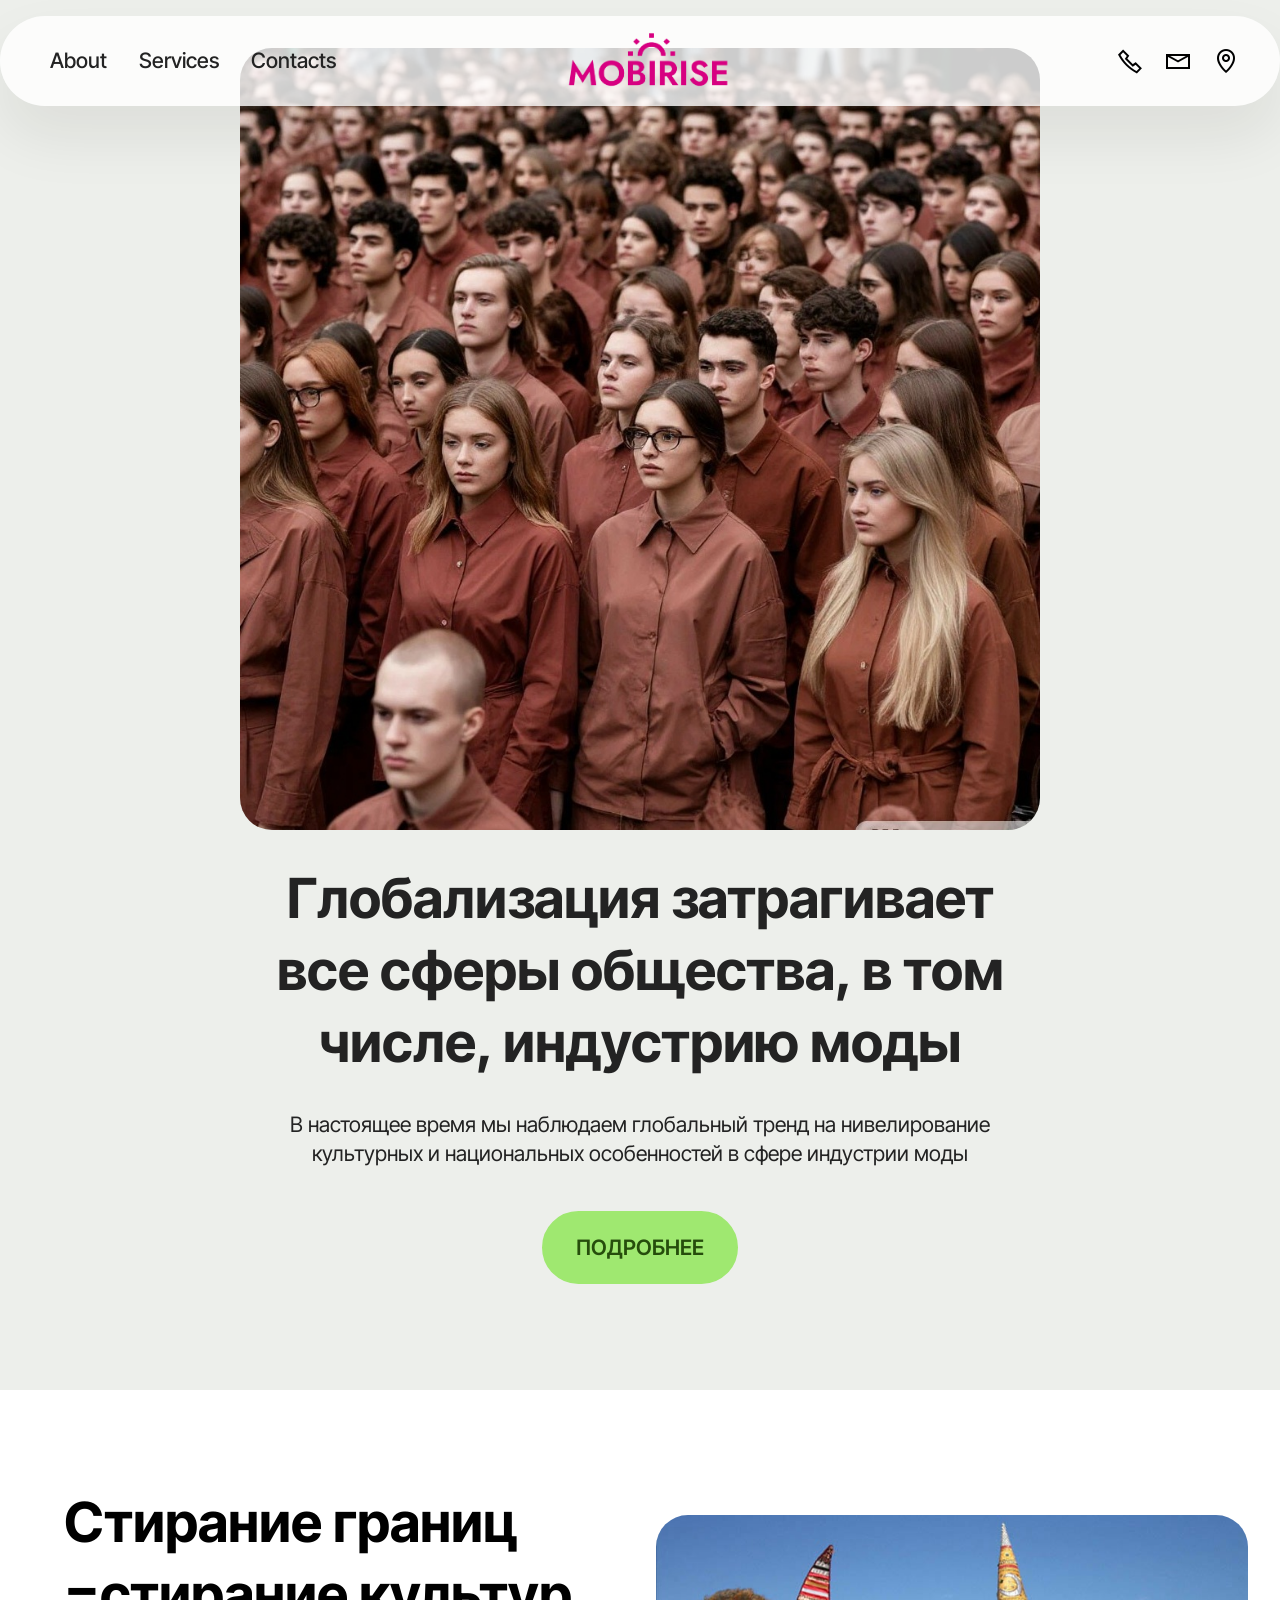
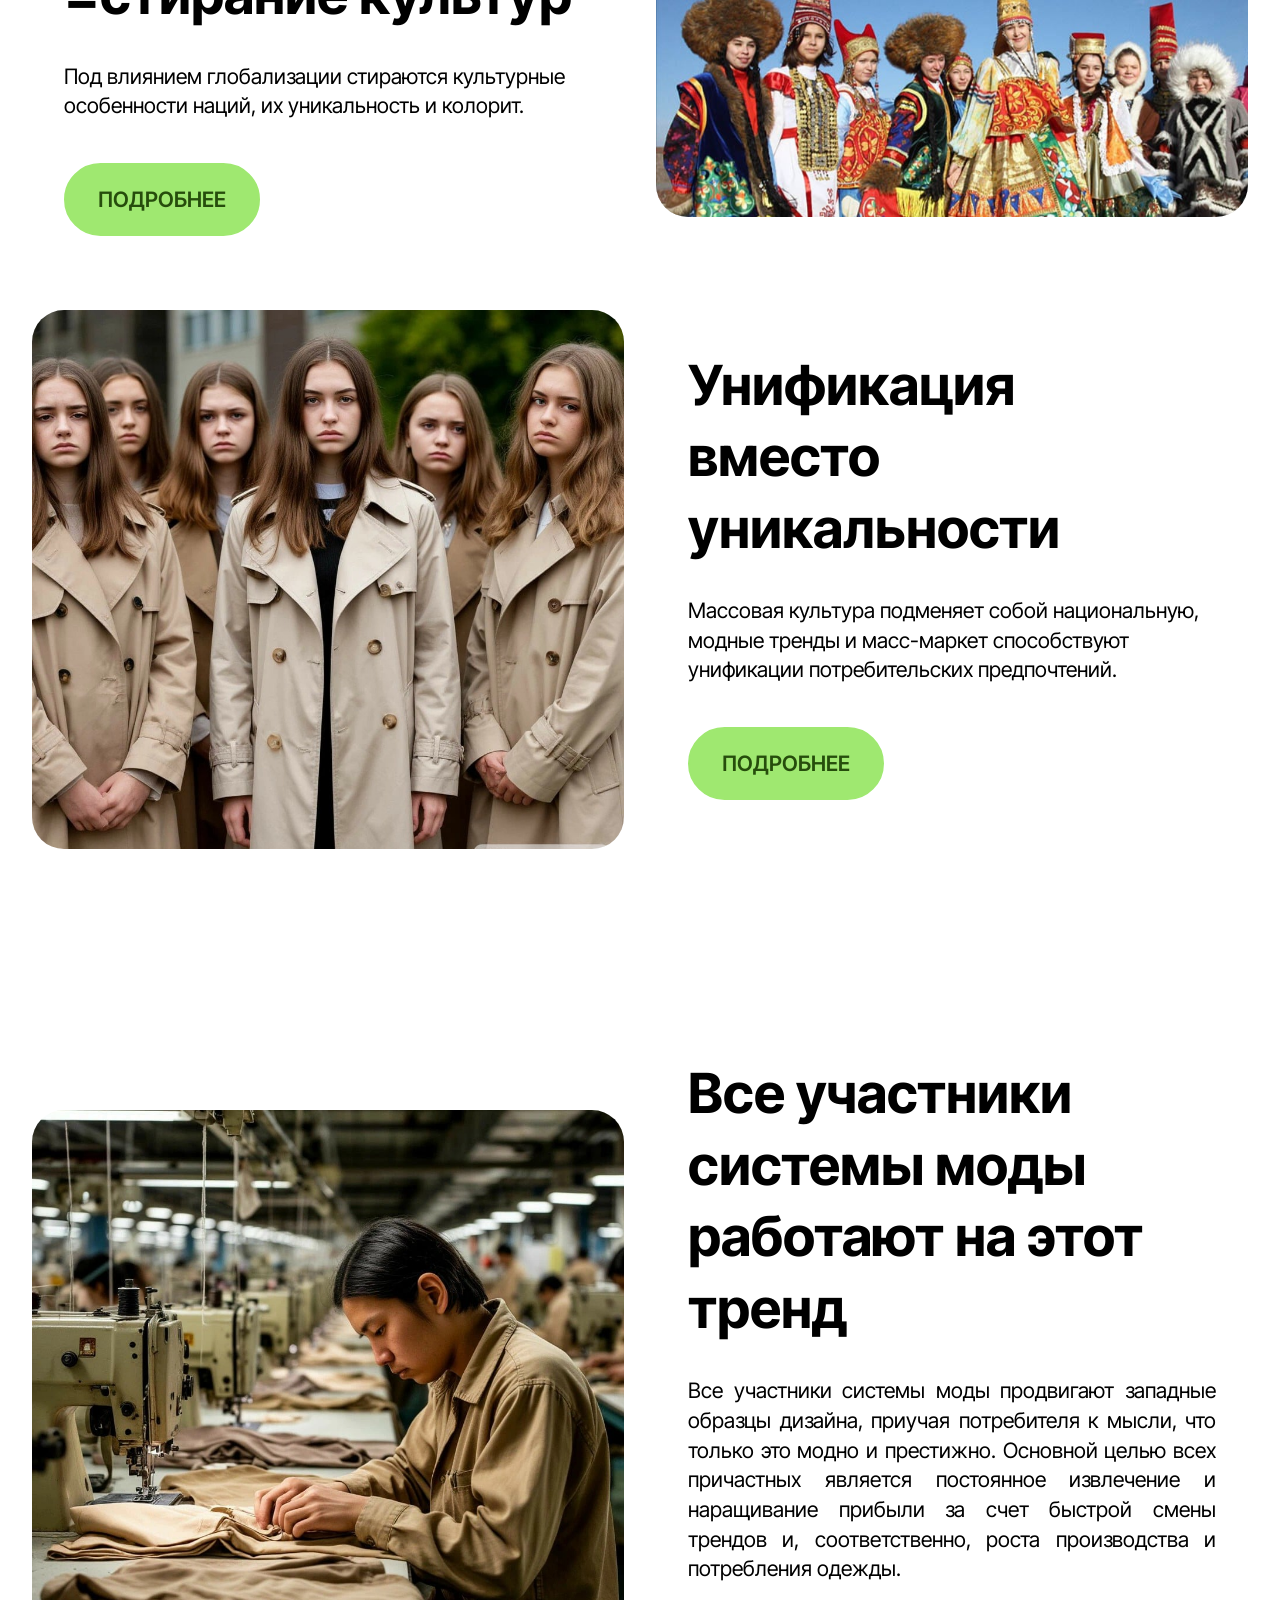
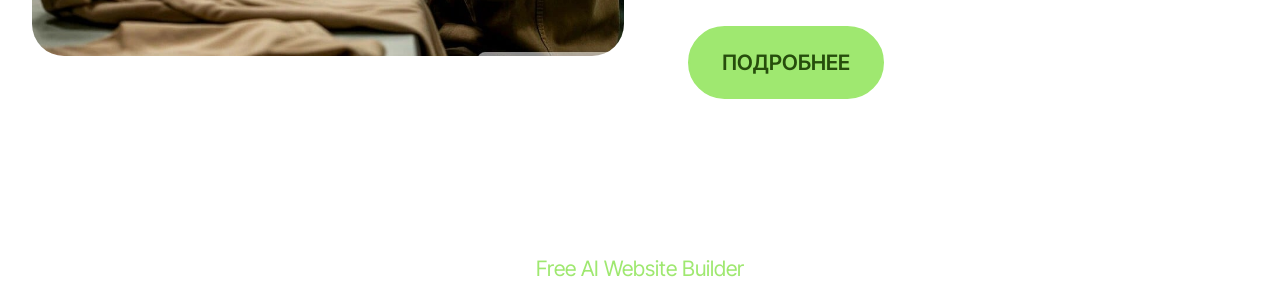
==== index.html @ 4da2e490 "Add files via upload" ====
<!DOCTYPE html>
<html  >
<head>
  <!-- Site made with Mobirise Website Builder v6.1.9, https://mobirise.com -->
  <meta charset="UTF-8">
  <meta http-equiv="X-UA-Compatible" content="IE=edge">
  <meta name="generator" content="Mobirise v6.1.9, mobirise.com">
  <meta name="viewport" content="width=device-width, initial-scale=1, minimum-scale=1">
  <link rel="shortcut icon" href="assets/images/logo2.png" type="image/x-icon">
  <meta name="description" content="">
  
  
  <title>Home</title>
  <link rel="stylesheet" href="assets/web/assets/mobirise-icons2/mobirise2.css">
  <link rel="stylesheet" href="assets/bootstrap/css/bootstrap.min.css">
  <link rel="stylesheet" href="assets/dropdown/css/style.css">
  <link rel="stylesheet" href="assets/theme/css/style.css">
  <link rel="preload" href="https://fonts.googleapis.com/css?family=Inter+Tight:100,200,300,400,500,600,700,800,900,100i,200i,300i,400i,500i,600i,700i,800i,900i&display=swap" as="style" onload="this.onload=null;this.rel='stylesheet'">
  <noscript><link rel="stylesheet" href="https://fonts.googleapis.com/css?family=Inter+Tight:100,200,300,400,500,600,700,800,900,100i,200i,300i,400i,500i,600i,700i,800i,900i&display=swap"></noscript>
  <link rel="preload" as="style" href="assets/mobirise/css/mbr-additional.css?v=bqwbyD"><link rel="stylesheet" href="assets/mobirise/css/mbr-additional.css?v=bqwbyD" type="text/css">

  
  
  
</head>
<body>
  
  <section data-bs-version="5.1" class="menu menu3 cid-v1hyZTSHYm" once="menu" id="menu03-0">
	

	<nav class="navbar navbar-dropdown navbar-fixed-top navbar-expand-lg">
		<div class="container">
			<div class="navbar-brand">
				<span class="navbar-logo">
					<a href="https://mobiri.se">
						<img src="assets/images/logo2.png" alt="Mobirise Website Builder" style="height: 4rem;">
					</a>
				</span>
				
			</div>
			<button class="navbar-toggler" type="button" data-toggle="collapse" data-bs-toggle="collapse" data-target="#navbarSupportedContent" data-bs-target="#navbarSupportedContent" aria-controls="navbarNavAltMarkup" aria-expanded="false" aria-label="Toggle navigation">
				<div class="hamburger">
					<span></span>
					<span></span>
					<span></span>
					<span></span>
				</div>
			</button>
			<div class="collapse navbar-collapse" id="navbarSupportedContent">
				<ul class="navbar-nav nav-dropdown nav-right" data-app-modern-menu="true"><li class="nav-item">
						<a class="nav-link link text-black display-4" href="https://mobiri.se">About</a>
					</li>
					<li class="nav-item">
						<a class="nav-link link text-black show display-4" href="https://mobiri.se" aria-expanded="false">Services</a>
					</li>
					<li class="nav-item">
						<a class="nav-link link text-black display-4" href="https://mobiri.se">Contacts</a>
					</li></ul>
				<div class="icons-menu">
					<a class="iconfont-wrapper" href="https://mobiri.se">
						<span class="p-2 mbr-iconfont mobi-mbri-phone mobi-mbri"></span>
					</a>
					<a class="iconfont-wrapper" href="https://mobiri.se">
						<span class="p-2 mbr-iconfont mobi-mbri-letter mobi-mbri"></span>
					</a>
					<a class="iconfont-wrapper" href="https://mobiri.se">
						<span class="p-2 mbr-iconfont mobi-mbri-map-pin mobi-mbri"></span>
					</a>
					
				</div>
				
			</div>
		</div>
	</nav>
</section>

<section data-bs-version="5.1" class="header12 cid-v1t1KTVj6i" id="header12-i">
  
  

  <div class="text-center container">
    <div class="row mb-4 justify-content-center">
      <div class="col-12 col-md-8">
        <img class="w-100" src="assets/images/generated-image-fbc206bfb6fc11f0bb1e92d2cb9c41e8.jpg" alt="Mobirise Website Builder">
      </div>
    </div>
    <div class="row justify-content-center">
      <div class="col-md-12 content-head">
        <h1 class="mbr-section-title mbr-fonts-style mb-4 display-2"><strong>Глобализация затрагивает все сферы общества, в том числе, индустрию моды</strong></h1>
        <p class="mbr-text mbr-fonts-style mb-4 display-7">В настоящее время мы наблюдаем глобальный тренд на нивелирование культурных и национальных особенностей в сфере индустрии моды</p>
        <div class="mbr-section-btn mt-4"><a class="btn btn-primary display-7" href="page.html">ПОДРОБНЕЕ</a></div>
      </div>
    </div>
  </div>
</section>

<section data-bs-version="5.1" class="features38 cid-v1hQ3nsf3K" id="features038-g">
    

    
    

    <div class="container">
        <div class="row justify-content-center">
            <div class="col-12 col-md-12 col-lg">
                <div class="text-wrapper align-left">
                    <h1 class="mbr-section-title mbr-fonts-style mb-4 display-2"><strong>Стирание границ</strong><br><strong>=стирание культур</strong></h1>
                    <p class="mbr-text align-left mbr-fonts-style mb-4 display-7">
                        Под влиянием глобализации стираются культурные особенности наций, их уникальность и колорит.</p>
                    <div class="mbr-section-btn align-left mt-3"><a class="btn btn-primary display-7" href="page.html">ПОДРОБНЕЕ</a></div>
                </div>
            </div>
            <div class="col-12 col-md-12 col-lg-6 image-wrapper">
                <img class="w-100" src="assets/images/img-20250917-144203-781x399.jpg" alt="Mobirise Website Builder">
            </div>
        </div>
        <div class="row row-reverse justify-content-center">

            <div class="col-12 col-md-12 col-lg">
                <div class="text-wrapper align-left">
                    <h1 class="mbr-section-title mbr-fonts-style mb-4 display-2"><strong>Унификация вместо уникальности</strong></h1>
                    <p class="mbr-text align-left mbr-fonts-style mb-4 display-7">Массовая культура подменяет собой национальную, модные тренды и масс-маркет способствуют унификации потребительских предпочтений.
                    </p>
                    <div class="mbr-section-btn align-left mt-3"><a class="btn btn-primary display-7" href="page.html">ПОДРОБНЕЕ</a></div>
                </div>
            </div>
            <div class="col-12 col-md-12 col-lg-6 image-wrapper">
                <img class="w-100" src="assets/images/generated-image-71543196b87811f0a8077644ca336b07-1024x1024.jpeg" alt="Mobirise Website Builder">
            </div>
        </div>
        
    </div>
</section>

<section data-bs-version="5.1" class="start article2 cid-v1hP7IGQwL" id="article02-f">
	

	
	

	<div class="container">
		<div class="row justify-content-center">
			<div class="col-12 col-md-12 col-lg-6 image-wrapper">
				<img class="w-100" src="assets/images/generated-image-8b942b4fb87911f0a92feeba09ae9e87-1024x1024.jpeg" alt="Mobirise Website Builder">
			</div>
			<div class="col-12 col-md-12 col-lg">
				<div class="text-wrapper align-left">
					<h1 class="mbr-section-title mbr-fonts-style mb-4 display-2"><strong>Все участники системы моды работают на этот тренд</strong></h1>
					<p class="mbr-text align-left mbr-fonts-style mb-4 display-7">Все участники системы моды продвигают западные образцы дизайна, приучая потребителя к мысли, что только это модно и престижно. Основной целью всех причастных является постоянное извлечение и наращивание прибыли за счет быстрой смены трендов и, соответственно, роста производства и потребления одежды.&nbsp;<br></p>
					<div class="mbr-section-btn align-left mt-3"><a class="btn btn-primary display-7" href="page.html">ПОДРОБНЕЕ</a></div>
				</div>
			</div>
		</div>
	</div>
</section><section class="display-7" style="padding: 0;align-items: center;justify-content: center;flex-wrap: wrap;    align-content: center;display: flex;position: relative;height: 4rem;"><a href="https://mobiri.se/" style="flex: 1 1;height: 4rem;position: absolute;width: 100%;z-index: 1;"><img alt="" style="height: 4rem;" src="[data-uri]"></a><p style="margin: 0;text-align: center;" class="display-7">&#8204;</p><a style="z-index:1" href="https://mobirise.com/builder/ai-website-builder.html">Free AI Website Builder</a></section><script src="assets/bootstrap/js/bootstrap.bundle.min.js"></script>  <script src="assets/smoothscroll/smooth-scroll.js"></script>  <script src="assets/ytplayer/index.js"></script>  <script src="assets/dropdown/js/navbar-dropdown.js"></script>  <script src="assets/theme/js/script.js"></script>  
  
  
</body>
</html>
---- assets/web/assets/mobirise-icons2/mobirise2.css ----
@font-face {
  font-family: 'Moririse2';
  font-display: swap;
  src:  url('mobirise2.eot?f2bix4');
  src:  url('mobirise2.eot?f2bix4#iefix') format('embedded-opentype'),
    url('mobirise2.woff2?f2bix4') format('woff2'),
    url('mobirise2.woff?f2bix4') format('woff'),
    url('mobirise2.ttf?f2bix4') format('truetype'),
    url('mobirise2.svg?f2bix4#mobirise2') format('svg');
  font-weight: normal;
  font-style: normal;
}

[class^="mobi-"], [class*=" mobi-"] {
  /* use !important to prevent issues with browser extensions that change fonts */
  font-family: 'Moririse2' !important;
  speak: none;
  font-style: normal;
  font-weight: normal;
  font-variant: normal;
  text-transform: none;
  line-height: 1;

  /* Better Font Rendering =========== */
  -webkit-font-smoothing: antialiased;
  -moz-osx-font-smoothing: grayscale;
}

.mobi-mbri-add-submenu:before {
  content: "\e900";
}
.mobi-mbri-alert:before {
  content: "\e901";
}
.mobi-mbri-align-center:before {
  content: "\e902";
}
.mobi-mbri-align-justify:before {
  content: "\e903";
}
.mobi-mbri-align-left:before {
  content: "\e904";
}
.mobi-mbri-align-right:before {
  content: "\e905";
}
.mobi-mbri-android:before {
  content: "\e906";
}
.mobi-mbri-apple:before {
  content: "\e907";
}
.mobi-mbri-arrow-down:before {
  content: "\e908";
}
.mobi-mbri-arrow-next:before {
  content: "\e909";
}
.mobi-mbri-arrow-prev:before {
  content: "\e90a";
}
.mobi-mbri-arrow-up:before {
  content: "\e90b";
}
.mobi-mbri-bold:before {
  content: "\e90c";
}
.mobi-mbri-bookmark:before {
  content: "\e90d";
}
.mobi-mbri-bootstrap:before {
  content: "\e90e";
}
.mobi-mbri-briefcase:before {
  content: "\e90f";
}
.mobi-mbri-browse:before {
  content: "\e910";
}
.mobi-mbri-bulleted-list:before {
  content: "\e911";
}
.mobi-mbri-calendar:before {
  content: "\e912";
}
.mobi-mbri-camera:before {
  content: "\e913";
}
.mobi-mbri-cart-add:before {
  content: "\e914";
}
.mobi-mbri-cart-full:before {
  content: "\e915";
}
.mobi-mbri-cash:before {
  content: "\e916";
}
.mobi-mbri-change-style:before {
  content: "\e917";
}
.mobi-mbri-chat:before {
  content: "\e918";
}
.mobi-mbri-clock:before {
  content: "\e919";
}
.mobi-mbri-close:before {
  content: "\e91a";
}
.mobi-mbri-cloud:before {
  content: "\e91b";
}
.mobi-mbri-code:before {
  content: "\e91c";
}
.mobi-mbri-contact-form:before {
  content: "\e91d";
}
.mobi-mbri-credit-card:before {
  content: "\e91e";
}
.mobi-mbri-cursor-click:before {
  content: "\e91f";
}
.mobi-mbri-cust-feedback:before {
  content: "\e920";
}
.mobi-mbri-database:before {
  content: "\e921";
}
.mobi-mbri-delivery:before {
  content: "\e922";
}
.mobi-mbri-desktop:before {
  content: "\e923";
}
.mobi-mbri-devices:before {
  content: "\e924";
}
.mobi-mbri-down:before {
  content: "\e925";
}
.mobi-mbri-download-2:before {
  content: "\e926";
}
.mobi-mbri-download:before {
  content: "\e927";
}
.mobi-mbri-drag-n-drop-2:before {
  content: "\e928";
}
.mobi-mbri-drag-n-drop:before {
  content: "\e929";
}
.mobi-mbri-edit-2:before {
  content: "\e92a";
}
.mobi-mbri-edit:before {
  content: "\e92b";
}
.mobi-mbri-error:before {
  content: "\e92c";
}
.mobi-mbri-extension:before {
  content: "\e92d";
}
.mobi-mbri-features:before {
  content: "\e92e";
}
.mobi-mbri-file:before {
  content: "\e92f";
}
.mobi-mbri-flag:before {
  content: "\e930";
}
.mobi-mbri-folder:before {
  content: "\e931";
}
.mobi-mbri-gift:before {
  content: "\e932";
}
.mobi-mbri-github:before {
  content: "\e933";
}
.mobi-mbri-globe-2:before {
  content: "\e934";
}
.mobi-mbri-globe:before {
  content: "\e935";
}
.mobi-mbri-growing-chart:before {
  content: "\e936";
}
.mobi-mbri-hearth:before {
  content: "\e937";
}
.mobi-mbri-help:before {
  content: "\e938";
}
.mobi-mbri-home:before {
  content: "\e939";
}
.mobi-mbri-hot-cup:before {
  content: "\e93a";
}
.mobi-mbri-idea:before {
  content: "\e93b";
}
.mobi-mbri-image-gallery:before {
  content: "\e93c";
}
.mobi-mbri-image-slider:before {
  content: "\e93d";
}
.mobi-mbri-info:before {
  content: "\e93e";
}
.mobi-mbri-italic:before {
  content: "\e93f";
}
.mobi-mbri-key:before {
  content: "\e940";
}
.mobi-mbri-laptop:before {
  content: "\e941";
}
.mobi-mbri-layers:before {
  content: "\e942";
}
.mobi-mbri-left-right:before {
  content: "\e943";
}
.mobi-mbri-left:before {
  content: "\e944";
}
.mobi-mbri-letter:before {
  content: "\e945";
}
.mobi-mbri-like:before {
  content: "\e946";
}
.mobi-mbri-link:before {
  content: "\e947";
}
.mobi-mbri-lock:before {
  content: "\e948";
}
.mobi-mbri-login:before {
  content: "\e949";
}
.mobi-mbri-logout:before {
  content: "\e94a";
}
.mobi-mbri-magic-stick:before {
  content: "\e94b";
}
.mobi-mbri-map-pin:before {
  content: "\e94c";
}
.mobi-mbri-menu:before {
  content: "\e94d";
}
.mobi-mbri-mobile-2:before {
  content: "\e94e";
}
.mobi-mbri-mobile-horizontal:before {
  content: "\e94f";
}
.mobi-mbri-mobile:before {
  content: "\e950";
}
.mobi-mbri-mobirise:before {
  content: "\e951";
}
.mobi-mbri-more-horizontal:before {
  content: "\e952";
}
.mobi-mbri-more-vertical:before {
  content: "\e953";
}
.mobi-mbri-music:before {
  content: "\e954";
}
.mobi-mbri-new-file:before {
  content: "\e955";
}
.mobi-mbri-numbered-list:before {
  content: "\e956";
}
.mobi-mbri-opened-folder:before {
  content: "\e957";
}
.mobi-mbri-pages:before {
  content: "\e958";
}
.mobi-mbri-paper-plane:before {
  content: "\e959";
}
.mobi-mbri-paperclip:before {
  content: "\e95a";
}
.mobi-mbri-phone:before {
  content: "\e95b";
}
.mobi-mbri-photo:before {
  content: "\e95c";
}
.mobi-mbri-photos:before {
  content: "\e95d";
}
.mobi-mbri-pin:before {
  content: "\e95e";
}
.mobi-mbri-play:before {
  content: "\e95f";
}
.mobi-mbri-plus:before {
  content: "\e960";
}
.mobi-mbri-preview:before {
  content: "\e961";
}
.mobi-mbri-print:before {
  content: "\e962";
}
.mobi-mbri-protect:before {
  content: "\e963";
}
.mobi-mbri-question:before {
  content: "\e964";
}
.mobi-mbri-quote-left:before {
  content: "\e965";
}
.mobi-mbri-quote-right:before {
  content: "\e966";
}
.mobi-mbri-redo:before {
  content: "\e967";
}
.mobi-mbri-refresh:before {
  content: "\e968";
}
.mobi-mbri-responsive-2:before {
  content: "\e969";
}
.mobi-mbri-responsive:before {
  content: "\e96a";
}
.mobi-mbri-right:before {
  content: "\e96b";
}
.mobi-mbri-rocket:before {
  content: "\e96c";
}
.mobi-mbri-sad-face:before {
  content: "\e96d";
}
.mobi-mbri-sale:before {
  content: "\e96e";
}
.mobi-mbri-save:before {
  content: "\e96f";
}
.mobi-mbri-search:before {
  content: "\e970";
}
.mobi-mbri-setting-2:before {
  content: "\e971";
}
.mobi-mbri-setting-3:before {
  content: "\e972";
}
.mobi-mbri-setting:before {
  content: "\e973";
}
.mobi-mbri-share:before {
  content: "\e974";
}
.mobi-mbri-shopping-bag:before {
  content: "\e975";
}
.mobi-mbri-shopping-basket:before {
  content: "\e976";
}
.mobi-mbri-shopping-cart:before {
  content: "\e977";
}
.mobi-mbri-sites:before {
  content: "\e978";
}
.mobi-mbri-smile-face:before {
  content: "\e979";
}
.mobi-mbri-speed:before {
  content: "\e97a";
}
.mobi-mbri-star:before {
  content: "\e97b";
}
.mobi-mbri-success:before {
  content: "\e97c";
}
.mobi-mbri-sun:before {
  content: "\e97d";
}
.mobi-mbri-sun2:before {
  content: "\e97e";
}
.mobi-mbri-tablet-vertical:before {
  content: "\e97f";
}
.mobi-mbri-tablet:before {
  content: "\e980";
}
.mobi-mbri-target:before {
  content: "\e981";
}
.mobi-mbri-timer:before {
  content: "\e982";
}
.mobi-mbri-to-ftp:before {
  content: "\e983";
}
.mobi-mbri-to-local-drive:before {
  content: "\e984";
}
.mobi-mbri-touch-swipe:before {
  content: "\e985";
}
.mobi-mbri-touch:before {
  content: "\e986";
}
.mobi-mbri-trash:before {
  content: "\e987";
}
.mobi-mbri-underline:before {
  content: "\e988";
}
.mobi-mbri-undo:before {
  content: "\e989";
}
.mobi-mbri-unlink:before {
  content: "\e98a";
}
.mobi-mbri-unlock:before {
  content: "\e98b";
}
.mobi-mbri-up-down:before {
  content: "\e98c";
}
.mobi-mbri-up:before {
  content: "\e98d";
}
.mobi-mbri-update:before {
  content: "\e98e";
}
.mobi-mbri-upload-2:before {
  content: "\e98f";
}
.mobi-mbri-upload:before {
  content: "\e990";
}
.mobi-mbri-user-2:before {
  content: "\e991";
}
.mobi-mbri-user:before {
  content: "\e992";
}
.mobi-mbri-users:before {
  content: "\e993";
}
.mobi-mbri-video-play:before {
  content: "\e994";
}
.mobi-mbri-video:before {
  content: "\e995";
}
.mobi-mbri-watch:before {
  content: "\e996";
}
.mobi-mbri-website-theme-2:before {
  content: "\e997";
}
.mobi-mbri-website-theme:before {
  content: "\e998";
}
.mobi-mbri-wifi:before {
  content: "\e999";
}
.mobi-mbri-windows:before {
  content: "\e99a";
}
.mobi-mbri-zoom-in:before {
  content: "\e99b";
}
.mobi-mbri-zoom-out:before {
  content: "\e99c";
}
---- assets/dropdown/css/style.css ----
.navbar-dropdown {
  left: 0;
  padding: 0;
  position: absolute;
  right: 0;
  top: 0;
  transition: all 0.45s ease;
  z-index: 1030;
  background: #282828; }
  .navbar-dropdown .navbar-logo {
    margin-right: 0.8rem;
    transition: margin 0.3s ease-in-out;
    vertical-align: middle; }
    .navbar-dropdown .navbar-logo img {
      height: 3.125rem;
      transition: all 0.3s ease-in-out; }
    .navbar-dropdown .navbar-logo.mbr-iconfont {
      font-size: 3.125rem;
      line-height: 3.125rem; }
  .navbar-dropdown .navbar-caption {
    font-weight: 700;
    white-space: normal;
    vertical-align: -4px;
    line-height: 3.125rem !important; }
    .navbar-dropdown .navbar-caption, .navbar-dropdown .navbar-caption:hover {
      color: inherit;
      text-decoration: none; }
  .navbar-dropdown .mbr-iconfont + .navbar-caption {
    vertical-align: -1px; }
  .navbar-dropdown.navbar-fixed-top {
    position: fixed; }
  .navbar-dropdown .navbar-brand span {
    vertical-align: -4px; }
  .navbar-dropdown.bg-color.transparent {
    background: none; }
  .navbar-dropdown.navbar-short .navbar-brand {
    padding: 0.625rem 0; }
    .navbar-dropdown.navbar-short .navbar-brand span {
      vertical-align: -1px; }
  .navbar-dropdown.navbar-short .navbar-caption {
    line-height: 2.375rem !important;
    vertical-align: -2px; }
  .navbar-dropdown.navbar-short .navbar-logo {
    margin-right: 0.5rem; }
    .navbar-dropdown.navbar-short .navbar-logo img {
      height: 2.375rem; }
    .navbar-dropdown.navbar-short .navbar-logo.mbr-iconfont {
      font-size: 2.375rem;
      line-height: 2.375rem; }
  .navbar-dropdown.navbar-short .mbr-table-cell {
    height: 3.625rem; }
  .navbar-dropdown .navbar-close {
    left: 0.6875rem;
    position: fixed;
    top: 0.75rem;
    z-index: 1000; }
  .navbar-dropdown .hamburger-icon {
    content: "";
    display: inline-block;
    vertical-align: middle;
    width: 16px;
    -webkit-box-shadow: 0 -6px 0 1px #282828,0 0 0 1px #282828,0 6px 0 1px #282828;
    -moz-box-shadow: 0 -6px 0 1px #282828,0 0 0 1px #282828,0 6px 0 1px #282828;
    box-shadow: 0 -6px 0 1px #282828,0 0 0 1px #282828,0 6px 0 1px #282828; }

.dropdown-menu .dropdown-toggle[data-toggle="dropdown-submenu"]::after {
  border-bottom: 0.35em solid transparent;
  border-left: 0.35em solid;
  border-right: 0;
  border-top: 0.35em solid transparent;
  margin-left: 0.3rem; }

.dropdown-menu .dropdown-item:focus {
  outline: 0; }

.nav-dropdown {
  font-size: 0.75rem;
  font-weight: 500;
  height: auto !important; }
  .nav-dropdown .nav-btn {
    padding-left: 1rem; }
  .nav-dropdown .link {
    margin: .667em 1.667em;
    font-weight: 500;
    padding: 0;
    transition: color .2s ease-in-out; }
    .nav-dropdown .link.dropdown-toggle {
      margin-right: 2.583em; }
      .nav-dropdown .link.dropdown-toggle::after {
        margin-left: .25rem;
        border-top: 0.35em solid;
        border-right: 0.35em solid transparent;
        border-left: 0.35em solid transparent;
        border-bottom: 0; }
      .nav-dropdown .link.dropdown-toggle[aria-expanded="true"] {
        margin: 0;
        padding: 0.667em 3.263em  0.667em 1.667em; }
  .nav-dropdown .link::after,
  .nav-dropdown .dropdown-item::after {
    color: inherit; }
  .nav-dropdown .btn {
    font-size: 0.75rem;
    font-weight: 700;
    letter-spacing: 0;
    margin-bottom: 0;
    padding-left: 1.25rem;
    padding-right: 1.25rem; }
  .nav-dropdown .dropdown-menu {
    border-radius: 0;
    border: 0;
    left: 0;
    margin: 0;
    padding-bottom: 1.25rem;
    padding-top: 1.25rem;
    position: relative; }
  .nav-dropdown .dropdown-submenu {
    margin-left: 0.125rem;
    top: 0; }
  .nav-dropdown .dropdown-item {
    font-weight: 500;
    line-height: 2;
    padding: 0.3846em 4.615em 0.3846em 1.5385em;
    position: relative;
    transition: color .2s ease-in-out, background-color .2s ease-in-out; }
    .nav-dropdown .dropdown-item::after {
      margin-top: -0.3077em;
      position: absolute;
      right: 1.1538em;
      top: 50%; }
    .nav-dropdown .dropdown-item:focus, .nav-dropdown .dropdown-item:hover {
      background: none; }

@media (max-width: 767px) {
  .nav-dropdown.navbar-toggleable-sm {
    bottom: 0;
    display: none;
    left: 0;
    overflow-x: hidden;
    position: fixed;
    top: 0;
    transform: translateX(-100%);
    -ms-transform: translateX(-100%);
    -webkit-transform: translateX(-100%);
    width: 18.75rem;
    z-index: 999; } }
.nav-dropdown.navbar-toggleable-xl {
  bottom: 0;
  display: none;
  left: 0;
  overflow-x: hidden;
  position: fixed;
  top: 0;
  transform: translateX(-100%);
  -ms-transform: translateX(-100%);
  -webkit-transform: translateX(-100%);
  width: 18.75rem;
  z-index: 999; }

.nav-dropdown-sm {
  display: block !important;
  overflow-x: hidden;
  overflow: auto;
  padding-top: 3.875rem; }
  .nav-dropdown-sm::after {
    content: "";
    display: block;
    height: 3rem;
    width: 100%; }
  .nav-dropdown-sm.collapse.in ~ .navbar-close {
    display: block !important; }
  .nav-dropdown-sm.collapsing, .nav-dropdown-sm.collapse.in {
    transform: translateX(0);
    -ms-transform: translateX(0);
    -webkit-transform: translateX(0);
    transition: all 0.25s ease-out;
    -webkit-transition: all 0.25s ease-out;
    background: #282828; }
  .nav-dropdown-sm.collapsing[aria-expanded="false"] {
    transform: translateX(-100%);
    -ms-transform: translateX(-100%);
    -webkit-transform: translateX(-100%); }
  .nav-dropdown-sm .nav-item {
    display: block;
    margin-left: 0 !important;
    padding-left: 0; }
  .nav-dropdown-sm .link,
  .nav-dropdown-sm .dropdown-item {
    border-top: 1px dotted rgba(255, 255, 255, 0.1);
    font-size: 0.8125rem;
    line-height: 1.6;
    margin: 0 !important;
    padding: 0.875rem 2.4rem 0.875rem 1.5625rem !important;
    position: relative;
    white-space: normal; }
    .nav-dropdown-sm .link:focus, .nav-dropdown-sm .link:hover,
    .nav-dropdown-sm .dropdown-item:focus,
    .nav-dropdown-sm .dropdown-item:hover {
      background: rgba(0, 0, 0, 0.2) !important;
      color: #c0a375; }
  .nav-dropdown-sm .nav-btn {
    position: relative;
    padding: 1.5625rem 1.5625rem 0 1.5625rem; }
    .nav-dropdown-sm .nav-btn::before {
      border-top: 1px dotted rgba(255, 255, 255, 0.1);
      content: "";
      left: 0;
      position: absolute;
      top: 0;
      width: 100%; }
    .nav-dropdown-sm .nav-btn + .nav-btn {
      padding-top: 0.625rem; }
      .nav-dropdown-sm .nav-btn + .nav-btn::before {
        display: none; }
  .nav-dropdown-sm .btn {
    padding: 0.625rem 0; }
  .nav-dropdown-sm .dropdown-toggle[data-toggle="dropdown-submenu"]::after {
    margin-left: .25rem;
    border-top: 0.35em solid;
    border-right: 0.35em solid transparent;
    border-left: 0.35em solid transparent;
    border-bottom: 0; }
  .nav-dropdown-sm .dropdown-toggle[data-toggle="dropdown-submenu"][aria-expanded="true"]::after {
    border-top: 0;
    border-right: 0.35em solid transparent;
    border-left: 0.35em solid transparent;
    border-bottom: 0.35em solid; }
  .nav-dropdown-sm .dropdown-menu {
    margin: 0;
    padding: 0;
    position: relative;
    top: 0;
    left: 0;
    width: 100%;
    border: 0;
    float: none;
    border-radius: 0;
    background: none; }
  .nav-dropdown-sm .dropdown-submenu {
    left: 100%;
    margin-left: 0.125rem;
    margin-top: -1.25rem;
    top: 0; }

.navbar-toggleable-sm .nav-dropdown .dropdown-menu {
  position: absolute; }

.navbar-toggleable-sm .nav-dropdown .dropdown-submenu {
  left: 100%;
  margin-left: 0.125rem;
  margin-top: -1.25rem;
  top: 0; }

.navbar-toggleable-sm.opened .nav-dropdown .dropdown-menu {
  position: relative; }

.navbar-toggleable-sm.opened .nav-dropdown .dropdown-submenu {
  left: 0;
  margin-left: 00rem;
  margin-top: 0rem;
  top: 0; }

.is-builder .nav-dropdown.collapsing {
  transition: none !important; }
---- assets/theme/css/style.css ----
@charset "UTF-8";
section {
  background-color: #ffffff;
}

body {
  font-style: normal;
  line-height: 1.5;
  font-weight: 400;
  color: #232323;
  position: relative;
}

button {
  background-color: transparent;
  border-color: transparent;
}

.embla__button,
.carousel-control {
  background-color: #edefea !important;
  opacity: 0.8 !important;
  color: #464845 !important;
  border-color: #edefea !important;
}

.carousel .close,
.modalWindow .close {
  background-color: #edefea !important;
  color: #464845 !important;
  border-color: #edefea !important;
  opacity: 0.8 !important;
}

.carousel .close:hover,
.modalWindow .close:hover {
  opacity: 1 !important;
}

.carousel-indicators li {
  background-color: #edefea !important;
  border: 2px solid #464845 !important;
}

.carousel-indicators li:hover,
.carousel-indicators li:active {
  opacity: 0.8 !important;
}

.embla__button:hover,
.carousel-control:hover {
  background-color: #edefea !important;
  opacity: 1 !important;
}

.modalWindow-video-container {
  height: 80%;
}

section,
.container,
.container-fluid {
  position: relative;
  word-wrap: break-word;
}

a.mbr-iconfont:hover {
  text-decoration: none;
}

.article .lead p,
.article .lead ul,
.article .lead ol,
.article .lead pre,
.article .lead blockquote {
  margin-bottom: 0;
}

a {
  font-style: normal;
  font-weight: 400;
  cursor: pointer;
}
a, a:hover {
  text-decoration: none;
}

.mbr-section-title {
  font-style: normal;
  line-height: 1.3;
}

.mbr-section-subtitle {
  line-height: 1.3;
}

.mbr-text {
  font-style: normal;
  line-height: 1.7;
}

h1,
h2,
h3,
h4,
h5,
h6,
.display-1,
.display-2,
.display-4,
.display-5,
.display-7,
span,
p,
a {
  line-height: 1;
  word-break: break-word;
  word-wrap: break-word;
  font-weight: 400;
}

b,
strong {
  font-weight: bold;
}

input:-webkit-autofill, input:-webkit-autofill:hover, input:-webkit-autofill:focus, input:-webkit-autofill:active {
  transition-delay: 9999s;
  -webkit-transition-property: background-color, color;
  transition-property: background-color, color;
}

textarea[type=hidden] {
  display: none;
}

section {
  background-position: 50% 50%;
  background-repeat: no-repeat;
  background-size: cover;
}
section .mbr-background-video,
section .mbr-background-video-preview {
  position: absolute;
  bottom: 0;
  left: 0;
  right: 0;
  top: 0;
}

.hidden {
  visibility: hidden;
}

.mbr-z-index20 {
  z-index: 20;
}

/*! Base colors */
.mbr-white {
  color: #ffffff;
}

.mbr-black {
  color: #111111;
}

.mbr-bg-white {
  background-color: #ffffff;
}

.mbr-bg-black {
  background-color: #000000;
}

/*! Text-aligns */
.align-left {
  text-align: left;
}

.align-center {
  text-align: center;
}

.align-right {
  text-align: right;
}

/*! Font-weight  */
.mbr-light {
  font-weight: 300;
}

.mbr-regular {
  font-weight: 400;
}

.mbr-semibold {
  font-weight: 500;
}

.mbr-bold {
  font-weight: 700;
}

/*! Media  */
.media-content {
  flex-basis: 100%;
}

.media-container-row {
  display: flex;
  flex-direction: row;
  flex-wrap: wrap;
  justify-content: center;
  align-content: center;
  align-items: start;
}
.media-container-row .media-size-item {
  width: 400px;
}

.media-container-column {
  display: flex;
  flex-direction: column;
  flex-wrap: wrap;
  justify-content: center;
  align-content: center;
  align-items: stretch;
}
.media-container-column > * {
  width: 100%;
}

@media (min-width: 992px) {
  .media-container-row {
    flex-wrap: nowrap;
  }
}
figure {
  margin-bottom: 0;
  overflow: hidden;
}

figure[mbr-media-size] {
  transition: width 0.1s;
}

img,
iframe {
  display: block;
  width: 100%;
}

.card {
  background-color: transparent;
  border: none;
}

.card-box {
  width: 100%;
}

.card-img {
  text-align: center;
  flex-shrink: 0;
  -webkit-flex-shrink: 0;
}

.media {
  max-width: 100%;
  margin: 0 auto;
}

.mbr-figure {
  align-self: center;
}

.media-container > div {
  max-width: 100%;
}

.mbr-figure img,
.card-img img {
  width: 100%;
}

@media (max-width: 991px) {
  .media-size-item {
    width: auto !important;
  }
  .media {
    width: auto;
  }
  .mbr-figure {
    width: 100% !important;
  }
}
/*! Buttons */
.mbr-section-btn {
  margin-left: -0.6rem;
  margin-right: -0.6rem;
  font-size: 0;
}

.btn {
  font-weight: 600;
  border-width: 1px;
  font-style: normal;
  margin: 0.6rem 0.6rem;
  white-space: normal;
  transition: all 0.2s ease-in-out;
  display: inline-flex;
  align-items: center;
  justify-content: center;
  word-break: break-word;
}

.btn-sm {
  font-weight: 600;
  letter-spacing: 0px;
  transition: all 0.3s ease-in-out;
}

.btn-md {
  font-weight: 600;
  letter-spacing: 0px;
  transition: all 0.3s ease-in-out;
}

.btn-lg {
  font-weight: 600;
  letter-spacing: 0px;
  transition: all 0.3s ease-in-out;
}

.btn-form {
  margin: 0;
}
.btn-form:hover {
  cursor: pointer;
}

nav .mbr-section-btn {
  margin-left: 0rem;
  margin-right: 0rem;
}

/*! Btn icon margin */
.btn .mbr-iconfont,
.btn.btn-sm .mbr-iconfont {
  order: 1;
  cursor: pointer;
  margin-left: 0.5rem;
  vertical-align: sub;
}

.btn.btn-md .mbr-iconfont,
.btn.btn-md .mbr-iconfont {
  margin-left: 0.8rem;
}

.mbr-regular {
  font-weight: 400;
}

.mbr-semibold {
  font-weight: 500;
}

.mbr-bold {
  font-weight: 700;
}

[type=submit] {
  -webkit-appearance: none;
}

/*! Full-screen */
.mbr-fullscreen .mbr-overlay {
  min-height: 100vh;
}

.mbr-fullscreen {
  display: flex;
  display: -moz-flex;
  display: -ms-flex;
  display: -o-flex;
  align-items: center;
  min-height: 100vh;
  padding-top: 3rem;
  padding-bottom: 3rem;
}

/*! Map */
.map {
  height: 25rem;
  position: relative;
}
.map iframe {
  width: 100%;
  height: 100%;
}

/*! Scroll to top arrow */
.mbr-arrow-up {
  bottom: 25px;
  right: 90px;
  position: fixed;
  text-align: right;
  z-index: 5000;
  color: #ffffff;
  font-size: 22px;
}

.mbr-arrow-up a {
  background: rgba(0, 0, 0, 0.2);
  border-radius: 50%;
  color: #fff;
  display: inline-block;
  height: 60px;
  width: 60px;
  border: 2px solid #fff;
  outline-style: none !important;
  position: relative;
  text-decoration: none;
  transition: all 0.3s ease-in-out;
  cursor: pointer;
  text-align: center;
}
.mbr-arrow-up a:hover {
  background-color: rgba(0, 0, 0, 0.4);
}
.mbr-arrow-up a i {
  line-height: 60px;
}

.mbr-arrow-up-icon {
  display: block;
  color: #fff;
}

.mbr-arrow-up-icon::before {
  content: "›";
  display: inline-block;
  font-family: serif;
  font-size: 22px;
  line-height: 1;
  font-style: normal;
  position: relative;
  top: 6px;
  left: -4px;
  transform: rotate(-90deg);
}

/*! Arrow Down */
.mbr-arrow {
  position: absolute;
  bottom: 45px;
  left: 50%;
  width: 60px;
  height: 60px;
  cursor: pointer;
  background-color: rgba(80, 80, 80, 0.5);
  border-radius: 50%;
  transform: translateX(-50%);
}
@media (max-width: 767px) {
  .mbr-arrow {
    display: none;
  }
}
.mbr-arrow > a {
  display: inline-block;
  text-decoration: none;
  outline-style: none;
  animation: arrowdown 1.7s ease-in-out infinite;
  color: #ffffff;
}
.mbr-arrow > a > i {
  position: absolute;
  top: -2px;
  left: 15px;
  font-size: 2rem;
}

#scrollToTop a i::before {
  content: "";
  position: absolute;
  display: block;
  border-bottom: 2.5px solid #fff;
  border-left: 2.5px solid #fff;
  width: 27.8%;
  height: 27.8%;
  left: 50%;
  top: 51%;
  transform: translateY(-30%) translateX(-50%) rotate(135deg);
}

@keyframes arrowdown {
  0% {
    transform: translateY(0px);
  }
  50% {
    transform: translateY(-5px);
  }
  100% {
    transform: translateY(0px);
  }
}
@media (max-width: 500px) {
  .mbr-arrow-up {
    left: 0;
    right: 0;
    text-align: center;
  }
}
/*Gradients animation*/
@keyframes gradient-animation {
  from {
    background-position: 0% 100%;
    animation-timing-function: ease-in-out;
  }
  to {
    background-position: 100% 0%;
    animation-timing-function: ease-in-out;
  }
}
.bg-gradient {
  background-size: 200% 200%;
  animation: gradient-animation 5s infinite alternate;
  -webkit-animation: gradient-animation 5s infinite alternate;
}

.menu .navbar-brand {
  display: -webkit-flex;
}
.menu .navbar-brand span {
  display: flex;
  display: -webkit-flex;
}
.menu .navbar-brand .navbar-caption-wrap {
  display: -webkit-flex;
}
.menu .navbar-brand .navbar-logo img {
  display: -webkit-flex;
  width: auto;
}
@media (min-width: 768px) and (max-width: 991px) {
  .menu .navbar-toggleable-sm .navbar-nav {
    display: -ms-flexbox;
  }
}
@media (max-width: 991px) {
  .menu .navbar-collapse {
    max-height: 93.5vh;
  }
  .menu .navbar-collapse.show {
    overflow: auto;
  }
}
@media (min-width: 992px) {
  .menu .navbar-nav.nav-dropdown {
    display: -webkit-flex;
  }
  .menu .navbar-toggleable-sm .navbar-collapse {
    display: -webkit-flex !important;
  }
  .menu .collapsed .navbar-collapse {
    max-height: 93.5vh;
  }
  .menu .collapsed .navbar-collapse.show {
    overflow: auto;
  }
}
@media (max-width: 767px) {
  .menu .navbar-collapse {
    max-height: 80vh;
  }
}

.nav-link .mbr-iconfont {
  margin-right: 0.5rem;
}

.navbar {
  display: -webkit-flex;
  -webkit-flex-wrap: wrap;
  -webkit-align-items: center;
  -webkit-justify-content: space-between;
}

.navbar-collapse {
  -webkit-flex-basis: 100%;
  -webkit-flex-grow: 1;
  -webkit-align-items: center;
}

.nav-dropdown .link {
  padding: 0.667em 1.667em !important;
  margin: 0 !important;
}

.nav {
  display: -webkit-flex;
  -webkit-flex-wrap: wrap;
}

.row {
  display: -webkit-flex;
  -webkit-flex-wrap: wrap;
}

.justify-content-center {
  -webkit-justify-content: center;
}

.form-inline {
  display: -webkit-flex;
}

.card-wrapper {
  -webkit-flex: 1;
}

.carousel-control {
  z-index: 10;
  display: -webkit-flex;
}

.carousel-controls {
  display: -webkit-flex;
}

.media {
  display: -webkit-flex;
}

.form-group:focus {
  outline: none;
}

.jq-selectbox__select {
  padding: 7px 0;
  position: relative;
}

.jq-selectbox__dropdown {
  overflow: hidden;
  border-radius: 10px;
  position: absolute;
  top: 100%;
  left: 0 !important;
  width: 100% !important;
}

.jq-selectbox__trigger-arrow {
  right: 0;
  transform: translateY(-50%);
}

.jq-selectbox li {
  padding: 1.07em 0.5em;
}

input[type=range] {
  padding-left: 0 !important;
  padding-right: 0 !important;
}

.modal-dialog,
.modal-content {
  height: 100%;
}

.modal-dialog .carousel-inner {
  height: calc(100vh - 1.75rem);
}
@media (max-width: 575px) {
  .modal-dialog .carousel-inner {
    height: calc(100vh - 1rem);
  }
}

.carousel-item {
  text-align: center;
}

.carousel-item img {
  margin: auto;
}

.navbar-toggler {
  align-self: flex-start;
  padding: 0.25rem 0.75rem;
  font-size: 1.25rem;
  line-height: 1;
  background: transparent;
  border: 1px solid transparent;
  border-radius: 0.25rem;
}

.navbar-toggler:focus,
.navbar-toggler:hover {
  text-decoration: none;
  box-shadow: none;
}

.navbar-toggler-icon {
  display: inline-block;
  width: 1.5em;
  height: 1.5em;
  vertical-align: middle;
  content: "";
  background: no-repeat center center;
  background-size: 100% 100%;
}

.navbar-toggler-left {
  position: absolute;
  left: 1rem;
}

.navbar-toggler-right {
  position: absolute;
  right: 1rem;
}

.card-img {
  width: auto;
}

.menu .navbar.collapsed:not(.beta-menu) {
  flex-direction: column;
}

.carousel-item.active,
.carousel-item-next,
.carousel-item-prev {
  display: flex;
}

.note-air-layout .dropup .dropdown-menu,
.note-air-layout .navbar-fixed-bottom .dropdown .dropdown-menu {
  bottom: initial !important;
}

html,
body {
  height: auto;
  min-height: 100vh;
}

.dropup .dropdown-toggle::after {
  display: none;
}

.form-asterisk {
  font-family: initial;
  position: absolute;
  top: -2px;
  font-weight: normal;
}

.form-control-label {
  position: relative;
  cursor: pointer;
  margin-bottom: 0.357em;
  padding: 0;
}

.alert {
  color: #ffffff;
  border-radius: 0;
  border: 0;
  font-size: 1.1rem;
  line-height: 1.5;
  margin-bottom: 1.875rem;
  padding: 1.25rem;
  position: relative;
  text-align: center;
}
.alert.alert-form::after {
  background-color: inherit;
  bottom: -7px;
  content: "";
  display: block;
  height: 14px;
  left: 50%;
  margin-left: -7px;
  position: absolute;
  transform: rotate(45deg);
  width: 14px;
}

.form-control {
  background-color: #ffffff;
  background-clip: border-box;
  color: #232323;
  line-height: 1rem !important;
  height: auto;
  padding: 1.2rem 2rem;
  transition: border-color 0.25s ease 0s;
  border: 1px solid transparent !important;
  border-radius: 4px;
  box-shadow: rgba(0, 0, 0, 0.07) 0px 1px 1px 0px, rgba(0, 0, 0, 0.07) 0px 1px 3px 0px, rgba(0, 0, 0, 0.03) 0px 0px 0px 1px;
}
.form-active .form-control:invalid {
  border-color: red;
}

.row > * {
  padding-right: 1rem;
  padding-left: 1rem;
}

form .row {
  margin-left: -0.6rem;
  margin-right: -0.6rem;
}
form .row [class*=col] {
  padding-left: 0.6rem;
  padding-right: 0.6rem;
}

form .mbr-section-btn {
  padding-left: 0.6rem;
  padding-right: 0.6rem;
}

form .form-check-input {
  margin-top: 0.5;
}

textarea.form-control {
  line-height: 1.5rem !important;
}

.form-group {
  margin-bottom: 1.2rem;
}

.form-control,
form .btn {
  min-height: 48px;
}

.gdpr-block label span.textGDPR input[name=gdpr] {
  top: 7px;
}

.form-control:focus {
  box-shadow: none;
}

:focus {
  outline: none;
}

.mbr-overlay {
  background-color: #000;
  bottom: 0;
  left: 0;
  opacity: 0.5;
  position: absolute;
  right: 0;
  top: 0;
  z-index: 0;
  pointer-events: none;
}

blockquote {
  font-style: italic;
  padding: 3rem;
  font-size: 1.09rem;
  position: relative;
  border-left: 3px solid;
}

ul,
ol,
pre,
blockquote {
  margin-bottom: 2.3125rem;
}

.mt-4 {
  margin-top: 2rem !important;
}

.mb-4 {
  margin-bottom: 2rem !important;
}

.container,
.container-fluid {
  padding-left: 16px;
  padding-right: 16px;
}

.row {
  margin-left: -16px;
  margin-right: -16px;
}
.row > [class*=col] {
  padding-left: 16px;
  padding-right: 16px;
}

@media (min-width: 992px) {
  .container-fluid {
    padding-left: 32px;
    padding-right: 32px;
  }
}
@media (max-width: 991px) {
  .mbr-container {
    padding-left: 16px;
    padding-right: 16px;
  }
}
.app-video-wrapper > img {
  opacity: 1;
}

.app-video-wrapper {
  background: transparent;
}

.item {
  position: relative;
}

.dropdown-menu .dropdown-menu {
  left: 100%;
}

.dropdown-item + .dropdown-menu {
  display: none;
}

.dropdown-item:hover + .dropdown-menu,
.dropdown-menu:hover {
  display: block;
}

@media (min-aspect-ratio: 16/9) {
  .mbr-video-foreground {
    height: 300% !important;
    top: -100% !important;
  }
}
@media (max-aspect-ratio: 16/9) {
  .mbr-video-foreground {
    width: 300% !important;
    left: -100% !important;
  }
}.engine {
	position: absolute;
	text-indent: -2400px;
	text-align: center;
	padding: 0;
	top: 0;
	left: -2400px;
}
---- assets/mobirise/css/mbr-additional.css ----
.btn {
  border-width: 2px;
}
img,
.card-wrap,
.card-wrapper,
.video-wrapper,
.mbr-figure iframe,
.google-map iframe,
.slide-content,
.plan,
.card,
.item-wrapper,
.item-wrapper .mbr-overlay {
  border-radius: 2rem !important;
}
.video-wrapper {
  overflow: hidden;
}
body {
  font-family: Inter Tight;
}
.display-1 {
  font-family: 'Inter Tight', sans-serif;
  font-size: 5rem;
  line-height: 1;
}
.display-1 > .mbr-iconfont {
  font-size: 6.25rem;
}
.display-2 {
  font-family: 'Inter Tight', sans-serif;
  font-size: 4rem;
  line-height: 1;
}
.display-2 > .mbr-iconfont {
  font-size: 5rem;
}
.display-4 {
  font-family: 'Inter Tight', sans-serif;
  font-size: 1.4rem;
  line-height: 1.5;
}
.display-4 > .mbr-iconfont {
  font-size: 1.75rem;
}
.display-5 {
  font-family: 'Inter Tight', sans-serif;
  font-size: 2rem;
  line-height: 1.5;
}
.display-5 > .mbr-iconfont {
  font-size: 2.5rem;
}
.display-7 {
  font-family: 'Inter Tight', sans-serif;
  font-size: 1.4rem;
  line-height: 1.3;
}
.display-7 > .mbr-iconfont {
  font-size: 1.75rem;
}
/* ---- Fluid typography for mobile devices ---- */
/* 1.4 - font scale ratio ( bootstrap == 1.42857 ) */
/* 100vw - current viewport width */
/* (48 - 20)  48 == 48rem == 768px, 20 == 20rem == 320px(minimal supported viewport) */
/* 0.65 - min scale variable, may vary */
@media (max-width: 992px) {
  .display-1 {
    font-size: 4rem;
  }
}
@media (max-width: 768px) {
  .display-1 {
    font-size: 3.5rem;
    font-size: calc( 2.4rem + (5 - 2.4) * ((100vw - 20rem) / (48 - 20)));
    line-height: calc( 1.1 * (2.4rem + (5 - 2.4) * ((100vw - 20rem) / (48 - 20))));
  }
  .display-2 {
    font-size: 3.2rem;
    font-size: calc( 2.05rem + (4 - 2.05) * ((100vw - 20rem) / (48 - 20)));
    line-height: calc( 1.3 * (2.05rem + (4 - 2.05) * ((100vw - 20rem) / (48 - 20))));
  }
  .display-4 {
    font-size: 1.12rem;
    font-size: calc( 1.14rem + (1.4 - 1.14) * ((100vw - 20rem) / (48 - 20)));
    line-height: calc( 1.4 * (1.14rem + (1.4 - 1.14) * ((100vw - 20rem) / (48 - 20))));
  }
  .display-5 {
    font-size: 1.6rem;
    font-size: calc( 1.35rem + (2 - 1.35) * ((100vw - 20rem) / (48 - 20)));
    line-height: calc( 1.4 * (1.35rem + (2 - 1.35) * ((100vw - 20rem) / (48 - 20))));
  }
  .display-7 {
    font-size: 1.12rem;
    font-size: calc( 1.14rem + (1.4 - 1.14) * ((100vw - 20rem) / (48 - 20)));
    line-height: calc( 1.4 * (1.14rem + (1.4 - 1.14) * ((100vw - 20rem) / (48 - 20))));
  }
}
@media (min-width: 992px) and (max-width: 1400px) {
  .display-1 {
    font-size: 3.5rem;
    font-size: calc( 2.4rem + (5 - 2.4) * ((100vw - 62rem) / (87 - 62)));
    line-height: calc( 1.1 * (2.4rem + (5 - 2.4) * ((100vw - 62rem) / (87 - 62))));
  }
  .display-2 {
    font-size: 3.2rem;
    font-size: calc( 2.05rem + (4 - 2.05) * ((100vw - 62rem) / (87 - 62)));
    line-height: calc( 1.3 * (2.05rem + (4 - 2.05) * ((100vw - 62rem) / (87 - 62))));
  }
  .display-4 {
    font-size: 1.12rem;
    font-size: calc( 1.14rem + (1.4 - 1.14) * ((100vw - 62rem) / (87 - 62)));
    line-height: calc( 1.4 * (1.14rem + (1.4 - 1.14) * ((100vw - 62rem) / (87 - 62))));
  }
  .display-5 {
    font-size: 1.6rem;
    font-size: calc( 1.35rem + (2 - 1.35) * ((100vw - 62rem) / (87 - 62)));
    line-height: calc( 1.4 * (1.35rem + (2 - 1.35) * ((100vw - 62rem) / (87 - 62))));
  }
  .display-7 {
    font-size: 1.12rem;
    font-size: calc( 1.14rem + (1.4 - 1.14) * ((100vw - 62rem) / (87 - 62)));
    line-height: calc( 1.4 * (1.14rem + (1.4 - 1.14) * ((100vw - 62rem) / (87 - 62))));
  }
}
/* Buttons */
.btn {
  padding: 1.25rem 2rem;
  border-radius: 4px;
}
@media (max-width: 767px) {
  .btn {
    padding: 0.75rem 1.5rem;
  }
}
.btn-sm {
  padding: 0.6rem 1.2rem;
  border-radius: 4px;
}
.btn-md {
  padding: 0.6rem 1.2rem;
  border-radius: 4px;
}
.btn-lg {
  padding: 1.25rem 2rem;
  border-radius: 4px;
}
.bg-primary {
  background-color: #9fe870 !important;
}
.bg-success {
  background-color: #3a341c !important;
}
.bg-info {
  background-color: #320707 !important;
}
.bg-warning {
  background-color: #a0e2e1 !important;
}
.bg-danger {
  background-color: #ffea64 !important;
}
.btn-primary,
.btn-primary:active {
  background-color: #9fe870 !important;
  border-color: #9fe870 !important;
  color: #264d0c !important;
  box-shadow: none;
}
.btn-primary:hover,
.btn-primary:focus,
.btn-primary.focus,
.btn-primary.active {
  color: inherit;
  background-color: #bcef9c !important;
  border-color: #bcef9c !important;
  box-shadow: none;
}
.btn-primary.disabled,
.btn-primary:disabled {
  color: #264d0c !important;
  background-color: #bcef9c !important;
  border-color: #bcef9c !important;
}
.btn-secondary,
.btn-secondary:active {
  background-color: #ffd7ef !important;
  border-color: #ffd7ef !important;
  color: #d70081 !important;
  box-shadow: none;
}
.btn-secondary:hover,
.btn-secondary:focus,
.btn-secondary.focus,
.btn-secondary.active {
  color: inherit;
  background-color: #ffffff !important;
  border-color: #ffffff !important;
  box-shadow: none;
}
.btn-secondary.disabled,
.btn-secondary:disabled {
  color: #d70081 !important;
  background-color: #ffffff !important;
  border-color: #ffffff !important;
}
.btn-info,
.btn-info:active {
  background-color: #320707 !important;
  border-color: #320707 !important;
  color: #ffffff !important;
  box-shadow: none;
}
.btn-info:hover,
.btn-info:focus,
.btn-info.focus,
.btn-info.active {
  color: inherit;
  background-color: #5f0d0d !important;
  border-color: #5f0d0d !important;
  box-shadow: none;
}
.btn-info.disabled,
.btn-info:disabled {
  color: #ffffff !important;
  background-color: #5f0d0d !important;
  border-color: #5f0d0d !important;
}
.btn-success,
.btn-success:active {
  background-color: #3a341c !important;
  border-color: #3a341c !important;
  color: #ffffff !important;
  box-shadow: none;
}
.btn-success:hover,
.btn-success:focus,
.btn-success.focus,
.btn-success.active {
  color: inherit;
  background-color: #5c532d !important;
  border-color: #5c532d !important;
  box-shadow: none;
}
.btn-success.disabled,
.btn-success:disabled {
  color: #ffffff !important;
  background-color: #5c532d !important;
  border-color: #5c532d !important;
}
.btn-warning,
.btn-warning:active {
  background-color: #a0e2e1 !important;
  border-color: #a0e2e1 !important;
  color: #1f6463 !important;
  box-shadow: none;
}
.btn-warning:hover,
.btn-warning:focus,
.btn-warning.focus,
.btn-warning.active {
  color: inherit;
  background-color: #c7eeed !important;
  border-color: #c7eeed !important;
  box-shadow: none;
}
.btn-warning.disabled,
.btn-warning:disabled {
  color: #1f6463 !important;
  background-color: #c7eeed !important;
  border-color: #c7eeed !important;
}
.btn-danger,
.btn-danger:active {
  background-color: #ffea64 !important;
  border-color: #ffea64 !important;
  color: #645600 !important;
  box-shadow: none;
}
.btn-danger:hover,
.btn-danger:focus,
.btn-danger.focus,
.btn-danger.active {
  color: inherit;
  background-color: #fff197 !important;
  border-color: #fff197 !important;
  box-shadow: none;
}
.btn-danger.disabled,
.btn-danger:disabled {
  color: #645600 !important;
  background-color: #fff197 !important;
  border-color: #fff197 !important;
}
.btn-white,
.btn-white:active {
  background-color: #eff0ec !important;
  border-color: #eff0ec !important;
  color: #757b62 !important;
  box-shadow: none;
}
.btn-white:hover,
.btn-white:focus,
.btn-white.focus,
.btn-white.active {
  color: inherit;
  background-color: #ffffff !important;
  border-color: #ffffff !important;
  box-shadow: none;
}
.btn-white.disabled,
.btn-white:disabled {
  color: #757b62 !important;
  background-color: #ffffff !important;
  border-color: #ffffff !important;
}
.btn-black,
.btn-black:active {
  background-color: #232323 !important;
  border-color: #232323 !important;
  color: #ffffff !important;
  box-shadow: none;
}
.btn-black:hover,
.btn-black:focus,
.btn-black.focus,
.btn-black.active {
  color: inherit;
  background-color: #3d3d3d !important;
  border-color: #3d3d3d !important;
  box-shadow: none;
}
.btn-black.disabled,
.btn-black:disabled {
  color: #ffffff !important;
  background-color: #3d3d3d !important;
  border-color: #3d3d3d !important;
}
.btn-primary-outline,
.btn-primary-outline:active {
  background-color: transparent !important;
  border-color: #9fe870;
  color: #9fe870;
}
.btn-primary-outline:hover,
.btn-primary-outline:focus,
.btn-primary-outline.focus,
.btn-primary-outline.active {
  color: #6ddc25 !important;
  background-color: transparent !important;
  border-color: #6ddc25 !important;
  box-shadow: none !important;
}
.btn-primary-outline.disabled,
.btn-primary-outline:disabled {
  color: #264d0c !important;
  background-color: #9fe870 !important;
  border-color: #9fe870 !important;
}
.btn-secondary-outline,
.btn-secondary-outline:active {
  background-color: transparent !important;
  border-color: #ffd7ef;
  color: #ffd7ef;
}
.btn-secondary-outline:hover,
.btn-secondary-outline:focus,
.btn-secondary-outline.focus,
.btn-secondary-outline.active {
  color: #ff80cc !important;
  background-color: transparent !important;
  border-color: #ff80cc !important;
  box-shadow: none !important;
}
.btn-secondary-outline.disabled,
.btn-secondary-outline:disabled {
  color: #d70081 !important;
  background-color: #ffd7ef !important;
  border-color: #ffd7ef !important;
}
.btn-info-outline,
.btn-info-outline:active {
  background-color: transparent !important;
  border-color: #320707;
  color: #320707;
}
.btn-info-outline:hover,
.btn-info-outline:focus,
.btn-info-outline.focus,
.btn-info-outline.active {
  color: #000000 !important;
  background-color: transparent !important;
  border-color: #000000 !important;
  box-shadow: none !important;
}
.btn-info-outline.disabled,
.btn-info-outline:disabled {
  color: #ffffff !important;
  background-color: #320707 !important;
  border-color: #320707 !important;
}
.btn-success-outline,
.btn-success-outline:active {
  background-color: transparent !important;
  border-color: #3a341c;
  color: #3a341c;
}
.btn-success-outline:hover,
.btn-success-outline:focus,
.btn-success-outline.focus,
.btn-success-outline.active {
  color: #000000 !important;
  background-color: transparent !important;
  border-color: #000000 !important;
  box-shadow: none !important;
}
.btn-success-outline.disabled,
.btn-success-outline:disabled {
  color: #ffffff !important;
  background-color: #3a341c !important;
  border-color: #3a341c !important;
}
.btn-warning-outline,
.btn-warning-outline:active {
  background-color: transparent !important;
  border-color: #a0e2e1;
  color: #a0e2e1;
}
.btn-warning-outline:hover,
.btn-warning-outline:focus,
.btn-warning-outline.focus,
.btn-warning-outline.active {
  color: #5ececc !important;
  background-color: transparent !important;
  border-color: #5ececc !important;
  box-shadow: none !important;
}
.btn-warning-outline.disabled,
.btn-warning-outline:disabled {
  color: #1f6463 !important;
  background-color: #a0e2e1 !important;
  border-color: #a0e2e1 !important;
}
.btn-danger-outline,
.btn-danger-outline:active {
  background-color: transparent !important;
  border-color: #ffea64;
  color: #ffea64;
}
.btn-danger-outline:hover,
.btn-danger-outline:focus,
.btn-danger-outline.focus,
.btn-danger-outline.active {
  color: #ffde0d !important;
  background-color: transparent !important;
  border-color: #ffde0d !important;
  box-shadow: none !important;
}
.btn-danger-outline.disabled,
.btn-danger-outline:disabled {
  color: #645600 !important;
  background-color: #ffea64 !important;
  border-color: #ffea64 !important;
}
.btn-black-outline,
.btn-black-outline:active {
  background-color: transparent !important;
  border-color: #232323;
  color: #232323;
}
.btn-black-outline:hover,
.btn-black-outline:focus,
.btn-black-outline.focus,
.btn-black-outline.active {
  color: #000000 !important;
  background-color: transparent !important;
  border-color: #000000 !important;
  box-shadow: none !important;
}
.btn-black-outline.disabled,
.btn-black-outline:disabled {
  color: #ffffff !important;
  background-color: #232323 !important;
  border-color: #232323 !important;
}
.btn-white-outline,
.btn-white-outline:active {
  background-color: transparent !important;
  border-color: #fafafa;
  color: #fafafa;
}
.btn-white-outline:hover,
.btn-white-outline:focus,
.btn-white-outline.focus,
.btn-white-outline.active {
  color: #cfcfcf !important;
  background-color: transparent !important;
  border-color: #cfcfcf !important;
  box-shadow: none !important;
}
.btn-white-outline.disabled,
.btn-white-outline:disabled {
  color: #7a7a7a !important;
  background-color: #fafafa !important;
  border-color: #fafafa !important;
}
.text-primary {
  color: #9fe870 !important;
}
.text-secondary {
  color: #ffd7ef !important;
}
.text-success {
  color: #3a341c !important;
}
.text-info {
  color: #320707 !important;
}
.text-warning {
  color: #a0e2e1 !important;
}
.text-danger {
  color: #ffea64 !important;
}
.text-white {
  color: #fafafa !important;
}
.text-black {
  color: #232323 !important;
}
a.text-primary:hover,
a.text-primary:focus,
a.text-primary.active {
  color: #66d022 !important;
}
a.text-secondary:hover,
a.text-secondary:focus,
a.text-secondary.active {
  color: #ff71c6 !important;
}
a.text-success:hover,
a.text-success:focus,
a.text-success.active {
  color: #000000 !important;
}
a.text-info:hover,
a.text-info:focus,
a.text-info.active {
  color: #000000 !important;
}
a.text-warning:hover,
a.text-warning:focus,
a.text-warning.active {
  color: #52cac8 !important;
}
a.text-danger:hover,
a.text-danger:focus,
a.text-danger.active {
  color: #fddb00 !important;
}
a.text-white:hover,
a.text-white:focus,
a.text-white.active {
  color: #c7c7c7 !important;
}
a.text-black:hover,
a.text-black:focus,
a.text-black.active {
  color: #000000 !important;
}
a[class*="text-"]:not(.nav-link):not(.dropdown-item):not([role]):not(.navbar-caption) {
  position: relative;
  background-image: transparent;
  background-size: 10000px 2px;
  background-repeat: no-repeat;
  background-position: 0px 1.2em;
  background-position: -10000px 1.2em;
}
a[class*="text-"]:not(.nav-link):not(.dropdown-item):not([role]):not(.navbar-caption):hover {
  transition: background-position 2s ease-in-out;
  background-image: linear-gradient(currentColor 50%, currentColor 50%);
  background-position: 0px 1.2em;
}
.nav-tabs .nav-link.active {
  color: #9fe870;
}
.nav-tabs .nav-link:not(.active) {
  color: #232323;
}
.alert-success {
  background-color: #70c770;
}
.alert-info {
  background-color: #320707;
}
.alert-warning {
  background-color: #a0e2e1;
}
.alert-danger {
  background-color: #ffea64;
}
.mbr-section-btn .btn:not(.btn-form) {
  border-radius: 100px;
}
.mbr-gallery-filter li a {
  border-radius: 100px !important;
}
.mbr-gallery-filter li.active .btn {
  background-color: #9fe870;
  border-color: #9fe870;
  color: #306310;
}
.mbr-gallery-filter li.active .btn:focus {
  box-shadow: none;
}
.nav-tabs .nav-link {
  border-radius: 100px !important;
}
a,
a:hover {
  color: #9fe870;
}
.mbr-plan-header.bg-primary .mbr-plan-subtitle,
.mbr-plan-header.bg-primary .mbr-plan-price-desc {
  color: #ffffff;
}
.mbr-plan-header.bg-success .mbr-plan-subtitle,
.mbr-plan-header.bg-success .mbr-plan-price-desc {
  color: #c0b27c;
}
.mbr-plan-header.bg-info .mbr-plan-subtitle,
.mbr-plan-header.bg-info .mbr-plan-price-desc {
  color: #f3abab;
}
.mbr-plan-header.bg-warning .mbr-plan-subtitle,
.mbr-plan-header.bg-warning .mbr-plan-price-desc {
  color: #ffffff;
}
.mbr-plan-header.bg-danger .mbr-plan-subtitle,
.mbr-plan-header.bg-danger .mbr-plan-price-desc {
  color: #ffffff;
}
/* Scroll to top button*/
.scrollToTop_wraper {
  display: none;
}
.form-control {
  font-family: 'Inter Tight', sans-serif;
  font-size: 1.4rem;
  line-height: 1.3;
  font-weight: 400;
  border-radius: 40px !important;
}
.form-control > .mbr-iconfont {
  font-size: 1.75rem;
}
.form-control:hover,
.form-control:focus {
  box-shadow: rgba(0, 0, 0, 0.07) 0px 1px 1px 0px, rgba(0, 0, 0, 0.07) 0px 1px 3px 0px, rgba(0, 0, 0, 0.03) 0px 0px 0px 1px;
  border-color: #9fe870 !important;
}
.form-control:-webkit-input-placeholder {
  font-family: 'Inter Tight', sans-serif;
  font-size: 1.4rem;
  line-height: 1.3;
  font-weight: 400;
}
.form-control:-webkit-input-placeholder > .mbr-iconfont {
  font-size: 1.75rem;
}
blockquote {
  border-color: #9fe870;
}
/* Forms */
.mbr-form .input-group-btn .btn {
  border-radius: 100px !important;
}
.mbr-form .input-group-btn .btn:hover {
  box-shadow: 0 10px 40px 0 rgba(0, 0, 0, 0.2);
}
.mbr-form .input-group-btn button[type="submit"] {
  border-radius: 100px !important;
  padding: 1rem 3rem;
}
.mbr-form .input-group-btn button[type="submit"]:hover {
  box-shadow: 0 10px 40px 0 rgba(0, 0, 0, 0.2);
}
.jq-selectbox li:hover,
.jq-selectbox li.selected {
  background-color: #9fe870;
  color: #000000;
}
.jq-number__spin {
  transition: 0.25s ease;
}
.jq-number__spin:hover {
  border-color: #9fe870;
}
.jq-selectbox .jq-selectbox__trigger-arrow,
.jq-number__spin.minus:after,
.jq-number__spin.plus:after {
  transition: 0.4s;
  border-top-color: #232323;
  border-bottom-color: #232323;
}
.jq-selectbox:hover .jq-selectbox__trigger-arrow,
.jq-number__spin.minus:hover:after,
.jq-number__spin.plus:hover:after {
  border-top-color: #9fe870;
  border-bottom-color: #9fe870;
}
.xdsoft_datetimepicker .xdsoft_calendar td.xdsoft_default,
.xdsoft_datetimepicker .xdsoft_calendar td.xdsoft_current,
.xdsoft_datetimepicker .xdsoft_timepicker .xdsoft_time_box > div > div.xdsoft_current {
  color: #000000 !important;
  background-color: #9fe870 !important;
  box-shadow: none !important;
}
.xdsoft_datetimepicker .xdsoft_calendar td:hover,
.xdsoft_datetimepicker .xdsoft_timepicker .xdsoft_time_box > div > div:hover {
  color: #000000 !important;
  background: #ffd7ef !important;
  box-shadow: none !important;
}
.lazy-bg {
  background-image: none !important;
}
.lazy-placeholder:not(section),
.lazy-none {
  display: block;
  position: relative;
  padding-bottom: 56.25%;
  width: 100%;
  height: auto;
}
iframe.lazy-placeholder,
.lazy-placeholder:after {
  content: '';
  position: absolute;
  width: 200px;
  height: 200px;
  background: transparent no-repeat center;
  background-size: contain;
  top: 50%;
  left: 50%;
  transform: translateX(-50%) translateY(-50%);
  background-image: url("data:image/svg+xml;charset=UTF-8,%3csvg width='32' height='32' viewBox='0 0 64 64' xmlns='http://www.w3.org/2000/svg' stroke='%239fe870' %3e%3cg fill='none' fill-rule='evenodd'%3e%3cg transform='translate(16 16)' stroke-width='2'%3e%3ccircle stroke-opacity='.5' cx='16' cy='16' r='16'/%3e%3cpath d='M32 16c0-9.94-8.06-16-16-16'%3e%3canimateTransform attributeName='transform' type='rotate' from='0 16 16' to='360 16 16' dur='1s' repeatCount='indefinite'/%3e%3c/path%3e%3c/g%3e%3c/g%3e%3c/svg%3e");
}
section.lazy-placeholder:after {
  opacity: 0.5;
}
body {
  overflow-x: hidden;
}
a {
  transition: color 0.6s;
}
@media (max-width: 1400px) {
  .container {
    max-width: 100%;
  }
}
@media (max-width: 1400px) and (min-width: 768px) {
  .container {
    padding-left: 32px;
    padding-right: 32px;
  }
}
@media (max-width: 1400px) and (min-width: 768px) {
  .container-fluid {
    padding-left: 32px;
    padding-right: 32px;
  }
}
@media (max-width: 767px) {
  .container-fluid {
    padding-left: 16px;
    padding-right: 16px;
  }
}
*:focus-visible {
  outline: red solid 2px !important;
  outline-offset: 2px !important;
  transition: outline 0.2s ease-in-out;
}
.cid-v1hyZTSHYm {
  z-index: 1000;
  width: 100%;
}
.cid-v1hyZTSHYm .dropdown-item:before {
  font-family: Moririse2 !important;
  content: "\e966";
  display: inline-block;
  width: 0;
  position: absolute;
  left: 1rem;
  top: 0.5rem;
  margin-right: 0.5rem;
  line-height: 1;
  font-size: inherit;
  vertical-align: middle;
  text-align: center;
  overflow: hidden;
  transform: scale(0, 1);
  transition: all 0.25s ease-in-out;
}
@media (max-width: 767px) {
  .cid-v1hyZTSHYm .navbar-toggler {
    transform: scale(0.8);
  }
}
.cid-v1hyZTSHYm .navbar-nav {
  margin: auto;
  margin-left: 0;
}
@media (min-width: 992px) {
  .cid-v1hyZTSHYm .navbar-nav {
    max-width: 45%;
  }
}
.cid-v1hyZTSHYm .navbar-nav .nav-item {
  padding: 0 !important;
  transition: .3s all !important;
}
.cid-v1hyZTSHYm .navbar-nav .nav-item .nav-link {
  padding: 16px !important;
  margin: 0 !important;
  border-radius: 1rem !important;
  transition: .3s all !important;
}
.cid-v1hyZTSHYm .navbar-nav .nav-item .nav-link:hover {
  background-color: rgba(27, 31, 10, 0.06);
}
.cid-v1hyZTSHYm .navbar-nav .open .nav-link::after {
  transform: rotate(180deg);
}
@media (min-width: 992px) {
  .cid-v1hyZTSHYm .navbar-nav .open .nav-link::before {
    content: "";
    width: 100%;
    height: 20px;
    top: 100%;
    background: transparent;
    position: absolute;
  }
}
.cid-v1hyZTSHYm .navbar-nav .dropdown-item {
  padding: 12px !important;
  border-radius: 0.5rem !important;
  margin: 0 8px !important;
  transition: .3s all !important;
}
.cid-v1hyZTSHYm .navbar-nav .dropdown-item:hover {
  background-color: rgba(27, 31, 10, 0.06);
}
@media (min-width: 992px) {
  .cid-v1hyZTSHYm .navbar-nav {
    padding-left: 1.5rem;
  }
}
.cid-v1hyZTSHYm .navbar-logo {
  padding-left: 1rem;
  margin: 0 !important;
}
@media (min-width: 992px) {
  .cid-v1hyZTSHYm .navbar-logo {
    position: absolute;
    left: 50%;
    top: 50%;
    transform: translate(-50%, -50%);
  }
}
@media (max-width: 767px) {
  .cid-v1hyZTSHYm .navbar-logo {
    padding-left: 1rem;
  }
}
.cid-v1hyZTSHYm .navbar-brand {
  flex-shrink: 0;
  align-items: center;
  margin-right: 0;
  padding: 10px 0;
  transition: all 0.3s;
  word-break: break-word;
  z-index: 1;
}
.cid-v1hyZTSHYm .navbar-brand img {
  max-width: 100%;
  max-height: 100%;
  border-radius: 0px !important;
}
.cid-v1hyZTSHYm .navbar-brand .navbar-caption {
  line-height: inherit !important;
}
.cid-v1hyZTSHYm .navbar-brand .navbar-logo a {
  outline: none;
}
.cid-v1hyZTSHYm .nav-link {
  width: fit-content;
  position: relative;
}
.cid-v1hyZTSHYm .navbar-caption {
  padding-left: 2rem;
  padding-right: .5rem;
}
@media (max-width: 767px) {
  .cid-v1hyZTSHYm .navbar-caption {
    padding-left: 1rem;
  }
}
@media (max-width: 767px) {
  .cid-v1hyZTSHYm .nav-dropdown {
    padding-bottom: 0.5rem;
  }
}
.cid-v1hyZTSHYm .nav-dropdown .link.dropdown-toggle::after {
  margin-left: 0.5rem;
  margin-top: 0.2rem;
  transition: .3s all;
}
.cid-v1hyZTSHYm .container {
  display: flex;
  height: 90px;
  position: relative;
  padding: 0.5rem 0.6rem;
  flex-wrap: nowrap;
  background: rgba(255, 255, 255, 0.8) !important;
  left: 0;
  right: 0;
  -webkit-box-pack: justify;
  -ms-flex-pack: justify;
  justify-content: flex-end;
  -webkit-box-align: center;
  -webkit-align-items: center;
  -ms-flex-align: center;
  align-items: center;
  border-radius: 100vw;
  margin-top: 1rem;
  background-color: #ffffff;
  box-shadow: 0 30px 60px 0 rgba(27, 31, 10, 0.08);
}
@media (max-width: 992px) {
  .cid-v1hyZTSHYm .container {
    padding-right: 2rem;
  }
}
@media (max-width: 767px) {
  .cid-v1hyZTSHYm .container {
    width: 95%;
    height: 56px !important;
    padding-right: 1rem;
    margin-top: 0rem;
  }
}
.cid-v1hyZTSHYm .iconfont-wrapper {
  color: #000000 !important;
  font-size: 1.5rem;
  padding-right: 0.5rem;
}
.cid-v1hyZTSHYm .dropdown-menu {
  flex-wrap: wrap;
  flex-direction: column;
  max-width: 100%;
  padding: 12px 4px !important;
  border-radius: 1.5rem;
  transition: .3s all !important;
  min-width: auto;
  background: #ffffff;
  background: rgba(255, 255, 255, 0.8) !important;
}
.cid-v1hyZTSHYm .nav-item:focus,
.cid-v1hyZTSHYm .nav-link:focus {
  outline: none;
}
.cid-v1hyZTSHYm .dropdown .dropdown-menu .dropdown-item {
  width: auto;
  transition: all 0.25s ease-in-out;
}
.cid-v1hyZTSHYm .dropdown .dropdown-menu .dropdown-item::after {
  right: 0.5rem;
}
.cid-v1hyZTSHYm .dropdown .dropdown-menu .dropdown-item .mbr-iconfont {
  margin-right: 0.5rem;
  vertical-align: sub;
}
.cid-v1hyZTSHYm .dropdown .dropdown-menu .dropdown-item .mbr-iconfont:before {
  display: inline-block;
  transform: scale(1, 1);
  transition: all 0.25s ease-in-out;
}
.cid-v1hyZTSHYm .collapsed .dropdown-menu .dropdown-item:before {
  display: none;
}
.cid-v1hyZTSHYm .collapsed .dropdown .dropdown-menu .dropdown-item {
  padding: 0.235em 1.5em 0.235em 1.5em !important;
  transition: none;
  margin: 0 !important;
}
.cid-v1hyZTSHYm .navbar {
  min-height: 90px;
  transition: all 0.3s;
  border-bottom: 1px solid transparent;
  background: transparent !important;
  padding: 0 !important;
  border: none !important;
  box-shadow: none !important;
  border-radius: 0 !important;
}
.cid-v1hyZTSHYm .navbar.opened {
  transition: all 0.3s;
}
.cid-v1hyZTSHYm .navbar .dropdown-item {
  padding: 0.5rem 1.8rem;
}
.cid-v1hyZTSHYm .navbar .navbar-logo img {
  width: auto;
}
.cid-v1hyZTSHYm .navbar .navbar-collapse {
  justify-content: flex-end;
}
.cid-v1hyZTSHYm .navbar.collapsed {
  justify-content: center;
}
.cid-v1hyZTSHYm .navbar.collapsed .nav-item .nav-link::before {
  display: none;
}
.cid-v1hyZTSHYm .navbar.collapsed.opened .dropdown-menu {
  top: 0;
}
@media (min-width: 992px) {
  .cid-v1hyZTSHYm .navbar.collapsed.opened:not(.navbar-short) .navbar-collapse {
    max-height: calc(98.5vh - 4rem);
  }
}
.cid-v1hyZTSHYm .navbar.collapsed .dropdown-menu .dropdown-submenu {
  left: 0 !important;
}
.cid-v1hyZTSHYm .navbar.collapsed .dropdown-menu .dropdown-item:after {
  right: auto;
}
.cid-v1hyZTSHYm .navbar.collapsed .dropdown-menu .dropdown-toggle[data-toggle="dropdown-submenu"]:after {
  margin-left: 0.5rem;
  margin-top: 0.2rem;
  border-top: 0.35em solid;
  border-right: 0.35em solid transparent;
  border-left: 0.35em solid transparent;
  border-bottom: 0;
  top: 41%;
}
.cid-v1hyZTSHYm .navbar.collapsed ul.navbar-nav li {
  margin: auto;
}
.cid-v1hyZTSHYm .navbar.collapsed .dropdown-menu .dropdown-item {
  padding: 0.25rem 1.5rem;
  text-align: center;
}
.cid-v1hyZTSHYm .navbar.collapsed .icons-menu {
  padding-left: 0;
  padding-right: 0;
  padding-top: 0.5rem;
  padding-bottom: 0.5rem;
}
@media (max-width: 767px) {
  .cid-v1hyZTSHYm .navbar {
    min-height: 72px;
  }
  .cid-v1hyZTSHYm .navbar .navbar-logo img {
    height: 2rem !important;
  }
}
@media (max-width: 991px) {
  .cid-v1hyZTSHYm .navbar .nav-item .nav-link::before {
    display: none;
  }
  .cid-v1hyZTSHYm .navbar.opened .dropdown-menu {
    top: 0;
  }
  .cid-v1hyZTSHYm .navbar .dropdown-menu .dropdown-submenu {
    left: 0 !important;
  }
  .cid-v1hyZTSHYm .navbar .dropdown-menu .dropdown-item:after {
    right: auto;
  }
  .cid-v1hyZTSHYm .navbar .dropdown-menu .dropdown-toggle[data-toggle="dropdown-submenu"]:after {
    margin-left: 0.5rem;
    margin-top: 0.2rem;
    border-top: 0.35em solid;
    border-right: 0.35em solid transparent;
    border-left: 0.35em solid transparent;
    border-bottom: 0;
    top: 40%;
  }
  .cid-v1hyZTSHYm .navbar .dropdown-menu .dropdown-item {
    padding: 0.25rem 1.5rem !important;
    text-align: center;
  }
  .cid-v1hyZTSHYm .navbar .navbar-brand {
    flex-shrink: initial;
    flex-basis: auto;
    word-break: break-word;
    padding-right: 10px;
  }
  .cid-v1hyZTSHYm .navbar .navbar-toggler {
    flex-basis: auto;
  }
  .cid-v1hyZTSHYm .navbar .icons-menu {
    padding-left: 0;
    padding-top: 0.5rem;
    padding-bottom: 0.5rem;
  }
}
.cid-v1hyZTSHYm .navbar.navbar-short .navbar-logo img {
  height: 2rem;
}
.cid-v1hyZTSHYm .dropdown-item.active,
.cid-v1hyZTSHYm .dropdown-item:active {
  background-color: transparent;
}
.cid-v1hyZTSHYm .navbar-expand-lg .navbar-nav .nav-link {
  padding: 0;
}
.cid-v1hyZTSHYm .nav-dropdown .link.dropdown-toggle {
  margin-right: 1.667em;
}
.cid-v1hyZTSHYm .nav-dropdown .link.dropdown-toggle[aria-expanded="true"] {
  margin-right: 0;
  padding: 0.667em 1.667em;
}
.cid-v1hyZTSHYm .navbar.navbar-expand-lg .dropdown .dropdown-menu {
  background: #ffffff;
}
.cid-v1hyZTSHYm .navbar.navbar-expand-lg .dropdown .dropdown-menu .dropdown-submenu {
  margin: 0;
  left: 105%;
  transform: none;
  top: -12px;
}
.cid-v1hyZTSHYm .navbar .dropdown.open > .dropdown-menu {
  display: flex;
}
.cid-v1hyZTSHYm ul.navbar-nav {
  flex-wrap: wrap;
}
.cid-v1hyZTSHYm .navbar-buttons {
  text-align: center;
  min-width: 140px;
}
@media (max-width: 992px) {
  .cid-v1hyZTSHYm .navbar-buttons {
    text-align: left;
  }
}
.cid-v1hyZTSHYm button.navbar-toggler {
  outline: none;
  width: 31px;
  height: 20px;
  cursor: pointer;
  transition: all 0.2s;
  position: relative;
  align-self: center;
}
.cid-v1hyZTSHYm button.navbar-toggler .hamburger span {
  position: absolute;
  right: 0;
  width: 30px;
  height: 2px;
  border-right: 5px;
  background-color: #000000;
}
.cid-v1hyZTSHYm button.navbar-toggler .hamburger span:nth-child(1) {
  top: 0;
  transition: all 0.2s;
}
.cid-v1hyZTSHYm button.navbar-toggler .hamburger span:nth-child(2) {
  top: 8px;
  transition: all 0.15s;
}
.cid-v1hyZTSHYm button.navbar-toggler .hamburger span:nth-child(3) {
  top: 8px;
  transition: all 0.15s;
}
.cid-v1hyZTSHYm button.navbar-toggler .hamburger span:nth-child(4) {
  top: 16px;
  transition: all 0.2s;
}
.cid-v1hyZTSHYm nav.opened .hamburger span:nth-child(1) {
  top: 8px;
  width: 0;
  opacity: 0;
  right: 50%;
  transition: all 0.2s;
}
.cid-v1hyZTSHYm nav.opened .hamburger span:nth-child(2) {
  transform: rotate(45deg);
  transition: all 0.25s;
}
.cid-v1hyZTSHYm nav.opened .hamburger span:nth-child(3) {
  transform: rotate(-45deg);
  transition: all 0.25s;
}
.cid-v1hyZTSHYm nav.opened .hamburger span:nth-child(4) {
  top: 8px;
  width: 0;
  opacity: 0;
  right: 50%;
  transition: all 0.2s;
}
.cid-v1hyZTSHYm .navbar-dropdown {
  padding: 0 1rem;
}
.cid-v1hyZTSHYm a.nav-link {
  display: flex;
  align-items: center;
  justify-content: center;
}
.cid-v1hyZTSHYm .icons-menu {
  flex-wrap: nowrap;
  display: flex;
  justify-content: center;
  padding-left: 1rem;
  padding-right: 1rem;
  padding-top: 0.3rem;
  text-align: center;
}
@media (max-width: 992px) {
  .cid-v1hyZTSHYm .icons-menu {
    justify-content: flex-start;
    margin-bottom: .5rem;
  }
}
@media screen and (-ms-high-contrast: active), (-ms-high-contrast: none) {
  .cid-v1hyZTSHYm .navbar {
    height: 70px;
  }
  .cid-v1hyZTSHYm .navbar.opened {
    height: auto;
  }
  .cid-v1hyZTSHYm .nav-item .nav-link:hover::before {
    width: 175%;
    max-width: calc(100% + 2rem);
    left: -1rem;
  }
}
.cid-v1hyZTSHYm .navbar .dropdown > .dropdown-menu {
  display: none;
  width: max-content;
  max-width: 500px !important;
  transform: translateX(-50%);
  top: calc(100% + 20px);
  left: 50%;
}
.cid-v1hyZTSHYm .navbar .dropdown > .dropdown-menu .dropdown-item {
  line-height: 1 !important;
}
.cid-v1hyZTSHYm .navbar .dropdown > .dropdown-menu .dropdown .dropdown-item {
  align-items: center;
  display: flex;
  height: max-content !important;
  min-height: max-content !important;
}
.cid-v1hyZTSHYm .navbar .dropdown > .dropdown-menu .dropdown .dropdown-item::after {
  display: inline-block;
  position: static;
  margin-left: 0.5rem;
  margin-top: 0;
  margin-right: 0;
  margin-bottom: 0;
  transition: .3s all;
  transform: rotate(-90deg);
}
.cid-v1hyZTSHYm .navbar .dropdown > .dropdown-menu .dropdown.open .dropdown-item::after {
  transform: rotate(0deg);
}
.cid-v1hyZTSHYm .mbr-section-btn {
  margin: -0.6rem -0.6rem;
}
.cid-v1hyZTSHYm .navbar-toggler {
  margin-left: 12px;
  margin-right: 8px;
  order: 1000;
}
@media (max-width: 991px) {
  .cid-v1hyZTSHYm .navbar-brand {
    margin-right: auto;
  }
  .cid-v1hyZTSHYm .navbar-collapse {
    z-index: -1 !important;
    position: absolute;
    top: 110%;
    left: 0;
    width: 100%;
    padding: 1rem;
    border-radius: 1.5rem;
    background: #ffffff;
    opacity: 1;
    border-color: rgba(255, 255, 255, 0.8) !important;
    background: rgba(255, 255, 255, 0.8) !important;
    backdrop-filter: blur(8px);
  }
  .cid-v1hyZTSHYm .navbar-nav .nav-item .nav-link::after {
    margin-left: 10px;
  }
  .cid-v1hyZTSHYm .navbar-nav .dropdown-item:hover {
    background-color: rgba(27, 31, 10, 0.06);
  }
  .cid-v1hyZTSHYm .navbar .dropdown > .dropdown-menu {
    max-width: 100% !important;
    transform: translateX(0);
    top: 10px;
    left: 0;
    padding: 8px !important;
    border-radius: 1rem;
    background-color: rgba(27, 31, 10, 0.04) !important;
  }
  .cid-v1hyZTSHYm .navbar .dropdown > .dropdown-menu .dropdown-item {
    padding: 8px !important;
    line-height: 1 !important;
    margin-bottom: 4px !important;
  }
  .cid-v1hyZTSHYm .navbar .dropdown > .dropdown-menu .dropdown .dropdown-item {
    align-items: center;
    display: flex;
    height: max-content !important;
    min-height: max-content !important;
  }
  .cid-v1hyZTSHYm .navbar .dropdown > .dropdown-menu .dropdown .dropdown-item::after {
    display: inline-block;
    position: static;
    margin-left: 0.5rem;
    margin-top: 0;
    margin-right: 0;
    margin-bottom: 0;
    transition: .3s all;
    transform: rotate(0deg);
  }
  .cid-v1hyZTSHYm .navbar .dropdown > .dropdown-menu .dropdown.open .dropdown-item::after {
    transform: rotate(180deg);
  }
  .cid-v1hyZTSHYm .navbar .dropdown > .dropdown-menu .dropdown-submenu {
    position: static;
    width: 100%;
    max-width: 100% !important;
    transform: translateX(0) !important;
    top: 0;
    left: 0;
    padding: 8px !important;
    border-radius: 1rem;
    background-color: rgba(27, 31, 10, 0.04) !important;
  }
  .cid-v1hyZTSHYm .navbar .dropdown.open > .dropdown-menu {
    display: flex !important;
    flex-direction: column;
    align-items: flex-start;
  }
}
@media (max-width: 575px) {
  .cid-v1hyZTSHYm .navbar-collapse {
    padding: 1rem;
  }
}
.cid-v1t1KTVj6i {
  padding-top: 3rem;
  padding-bottom: 6rem;
  background-color: #edefeb;
}
.cid-v1t1KTVj6i .content-head {
  max-width: 800px;
}
.cid-v1t1KTVj6i .mbr-text,
.cid-v1t1KTVj6i .mbr-section-btn {
  text-align: center;
}
.cid-v1hQ3nsf3K {
  padding-top: 4rem;
  padding-bottom: 4rem;
  background-color: #ffffff;
}
.cid-v1hQ3nsf3K .mbr-fallback-image.disabled {
  display: none;
}
.cid-v1hQ3nsf3K .mbr-fallback-image {
  display: block;
  background-size: cover;
  background-position: center center;
  width: 100%;
  height: 100%;
  position: absolute;
  top: 0;
}
.cid-v1hQ3nsf3K .row-reverse {
  flex-direction: row-reverse;
}
@media (max-width: 991px) {
  .cid-v1hQ3nsf3K .image-wrapper {
    margin-bottom: 1rem;
  }
}
.cid-v1hQ3nsf3K .row {
  align-items: center;
  padding-top: 2rem;
  padding-bottom: 2rem;
}
@media (max-width: 991px) {
  .cid-v1hQ3nsf3K .image-wrapper {
    padding: 1rem;
  }
}
@media (min-width: 992px) {
  .cid-v1hQ3nsf3K .text-wrapper {
    padding: 0 2rem;
  }
}
.cid-v1hQ3nsf3K .mbr-section-title {
  color: #000000;
}
.cid-v1hQ3nsf3K .mbr-text,
.cid-v1hQ3nsf3K .mbr-section-btn {
  color: #000000;
}
.cid-v1hQ3nsf3K img {
  width: 100%;
  height: 100%;
}
.cid-v1hP7IGQwL {
  padding-top: 7rem;
  padding-bottom: 8rem;
  background-color: #ffffff;
}
.cid-v1hP7IGQwL .mbr-fallback-image.disabled {
  display: none;
}
.cid-v1hP7IGQwL .mbr-fallback-image {
  display: block;
  background-size: cover;
  background-position: center center;
  width: 100%;
  height: 100%;
  position: absolute;
  top: 0;
}
@media (max-width: 991px) {
  .cid-v1hP7IGQwL .image-wrapper {
    margin-bottom: 1rem;
  }
}
.cid-v1hP7IGQwL .row {
  align-items: center;
}
@media (max-width: 991px) {
  .cid-v1hP7IGQwL .image-wrapper {
    padding: 1rem;
  }
}
@media (min-width: 992px) {
  .cid-v1hP7IGQwL .text-wrapper {
    padding: 0 2rem;
  }
}
.cid-v1hP7IGQwL .mbr-section-title {
  color: #000000;
}
.cid-v1hP7IGQwL .mbr-text,
.cid-v1hP7IGQwL .mbr-section-btn {
  color: #000000;
  text-align: justify;
}
.cid-v1hyZTSHYm {
  z-index: 1000;
  width: 100%;
}
.cid-v1hyZTSHYm .dropdown-item:before {
  font-family: Moririse2 !important;
  content: "\e966";
  display: inline-block;
  width: 0;
  position: absolute;
  left: 1rem;
  top: 0.5rem;
  margin-right: 0.5rem;
  line-height: 1;
  font-size: inherit;
  vertical-align: middle;
  text-align: center;
  overflow: hidden;
  transform: scale(0, 1);
  transition: all 0.25s ease-in-out;
}
@media (max-width: 767px) {
  .cid-v1hyZTSHYm .navbar-toggler {
    transform: scale(0.8);
  }
}
.cid-v1hyZTSHYm .navbar-nav {
  margin: auto;
  margin-left: 0;
}
@media (min-width: 992px) {
  .cid-v1hyZTSHYm .navbar-nav {
    max-width: 45%;
  }
}
.cid-v1hyZTSHYm .navbar-nav .nav-item {
  padding: 0 !important;
  transition: .3s all !important;
}
.cid-v1hyZTSHYm .navbar-nav .nav-item .nav-link {
  padding: 16px !important;
  margin: 0 !important;
  border-radius: 1rem !important;
  transition: .3s all !important;
}
.cid-v1hyZTSHYm .navbar-nav .nav-item .nav-link:hover {
  background-color: rgba(27, 31, 10, 0.06);
}
.cid-v1hyZTSHYm .navbar-nav .open .nav-link::after {
  transform: rotate(180deg);
}
@media (min-width: 992px) {
  .cid-v1hyZTSHYm .navbar-nav .open .nav-link::before {
    content: "";
    width: 100%;
    height: 20px;
    top: 100%;
    background: transparent;
    position: absolute;
  }
}
.cid-v1hyZTSHYm .navbar-nav .dropdown-item {
  padding: 12px !important;
  border-radius: 0.5rem !important;
  margin: 0 8px !important;
  transition: .3s all !important;
}
.cid-v1hyZTSHYm .navbar-nav .dropdown-item:hover {
  background-color: rgba(27, 31, 10, 0.06);
}
@media (min-width: 992px) {
  .cid-v1hyZTSHYm .navbar-nav {
    padding-left: 1.5rem;
  }
}
.cid-v1hyZTSHYm .navbar-logo {
  padding-left: 1rem;
  margin: 0 !important;
}
@media (min-width: 992px) {
  .cid-v1hyZTSHYm .navbar-logo {
    position: absolute;
    left: 50%;
    top: 50%;
    transform: translate(-50%, -50%);
  }
}
@media (max-width: 767px) {
  .cid-v1hyZTSHYm .navbar-logo {
    padding-left: 1rem;
  }
}
.cid-v1hyZTSHYm .navbar-brand {
  flex-shrink: 0;
  align-items: center;
  margin-right: 0;
  padding: 10px 0;
  transition: all 0.3s;
  word-break: break-word;
  z-index: 1;
}
.cid-v1hyZTSHYm .navbar-brand img {
  max-width: 100%;
  max-height: 100%;
  border-radius: 0px !important;
}
.cid-v1hyZTSHYm .navbar-brand .navbar-caption {
  line-height: inherit !important;
}
.cid-v1hyZTSHYm .navbar-brand .navbar-logo a {
  outline: none;
}
.cid-v1hyZTSHYm .nav-link {
  width: fit-content;
  position: relative;
}
.cid-v1hyZTSHYm .navbar-caption {
  padding-left: 2rem;
  padding-right: .5rem;
}
@media (max-width: 767px) {
  .cid-v1hyZTSHYm .navbar-caption {
    padding-left: 1rem;
  }
}
@media (max-width: 767px) {
  .cid-v1hyZTSHYm .nav-dropdown {
    padding-bottom: 0.5rem;
  }
}
.cid-v1hyZTSHYm .nav-dropdown .link.dropdown-toggle::after {
  margin-left: 0.5rem;
  margin-top: 0.2rem;
  transition: .3s all;
}
.cid-v1hyZTSHYm .container {
  display: flex;
  height: 90px;
  position: relative;
  padding: 0.5rem 0.6rem;
  flex-wrap: nowrap;
  background: rgba(255, 255, 255, 0.8) !important;
  left: 0;
  right: 0;
  -webkit-box-pack: justify;
  -ms-flex-pack: justify;
  justify-content: flex-end;
  -webkit-box-align: center;
  -webkit-align-items: center;
  -ms-flex-align: center;
  align-items: center;
  border-radius: 100vw;
  margin-top: 1rem;
  background-color: #ffffff;
  box-shadow: 0 30px 60px 0 rgba(27, 31, 10, 0.08);
}
@media (max-width: 992px) {
  .cid-v1hyZTSHYm .container {
    padding-right: 2rem;
  }
}
@media (max-width: 767px) {
  .cid-v1hyZTSHYm .container {
    width: 95%;
    height: 56px !important;
    padding-right: 1rem;
    margin-top: 0rem;
  }
}
.cid-v1hyZTSHYm .iconfont-wrapper {
  color: #000000 !important;
  font-size: 1.5rem;
  padding-right: 0.5rem;
}
.cid-v1hyZTSHYm .dropdown-menu {
  flex-wrap: wrap;
  flex-direction: column;
  max-width: 100%;
  padding: 12px 4px !important;
  border-radius: 1.5rem;
  transition: .3s all !important;
  min-width: auto;
  background: #ffffff;
  background: rgba(255, 255, 255, 0.8) !important;
}
.cid-v1hyZTSHYm .nav-item:focus,
.cid-v1hyZTSHYm .nav-link:focus {
  outline: none;
}
.cid-v1hyZTSHYm .dropdown .dropdown-menu .dropdown-item {
  width: auto;
  transition: all 0.25s ease-in-out;
}
.cid-v1hyZTSHYm .dropdown .dropdown-menu .dropdown-item::after {
  right: 0.5rem;
}
.cid-v1hyZTSHYm .dropdown .dropdown-menu .dropdown-item .mbr-iconfont {
  margin-right: 0.5rem;
  vertical-align: sub;
}
.cid-v1hyZTSHYm .dropdown .dropdown-menu .dropdown-item .mbr-iconfont:before {
  display: inline-block;
  transform: scale(1, 1);
  transition: all 0.25s ease-in-out;
}
.cid-v1hyZTSHYm .collapsed .dropdown-menu .dropdown-item:before {
  display: none;
}
.cid-v1hyZTSHYm .collapsed .dropdown .dropdown-menu .dropdown-item {
  padding: 0.235em 1.5em 0.235em 1.5em !important;
  transition: none;
  margin: 0 !important;
}
.cid-v1hyZTSHYm .navbar {
  min-height: 90px;
  transition: all 0.3s;
  border-bottom: 1px solid transparent;
  background: transparent !important;
  padding: 0 !important;
  border: none !important;
  box-shadow: none !important;
  border-radius: 0 !important;
}
.cid-v1hyZTSHYm .navbar.opened {
  transition: all 0.3s;
}
.cid-v1hyZTSHYm .navbar .dropdown-item {
  padding: 0.5rem 1.8rem;
}
.cid-v1hyZTSHYm .navbar .navbar-logo img {
  width: auto;
}
.cid-v1hyZTSHYm .navbar .navbar-collapse {
  justify-content: flex-end;
}
.cid-v1hyZTSHYm .navbar.collapsed {
  justify-content: center;
}
.cid-v1hyZTSHYm .navbar.collapsed .nav-item .nav-link::before {
  display: none;
}
.cid-v1hyZTSHYm .navbar.collapsed.opened .dropdown-menu {
  top: 0;
}
@media (min-width: 992px) {
  .cid-v1hyZTSHYm .navbar.collapsed.opened:not(.navbar-short) .navbar-collapse {
    max-height: calc(98.5vh - 4rem);
  }
}
.cid-v1hyZTSHYm .navbar.collapsed .dropdown-menu .dropdown-submenu {
  left: 0 !important;
}
.cid-v1hyZTSHYm .navbar.collapsed .dropdown-menu .dropdown-item:after {
  right: auto;
}
.cid-v1hyZTSHYm .navbar.collapsed .dropdown-menu .dropdown-toggle[data-toggle="dropdown-submenu"]:after {
  margin-left: 0.5rem;
  margin-top: 0.2rem;
  border-top: 0.35em solid;
  border-right: 0.35em solid transparent;
  border-left: 0.35em solid transparent;
  border-bottom: 0;
  top: 41%;
}
.cid-v1hyZTSHYm .navbar.collapsed ul.navbar-nav li {
  margin: auto;
}
.cid-v1hyZTSHYm .navbar.collapsed .dropdown-menu .dropdown-item {
  padding: 0.25rem 1.5rem;
  text-align: center;
}
.cid-v1hyZTSHYm .navbar.collapsed .icons-menu {
  padding-left: 0;
  padding-right: 0;
  padding-top: 0.5rem;
  padding-bottom: 0.5rem;
}
@media (max-width: 767px) {
  .cid-v1hyZTSHYm .navbar {
    min-height: 72px;
  }
  .cid-v1hyZTSHYm .navbar .navbar-logo img {
    height: 2rem !important;
  }
}
@media (max-width: 991px) {
  .cid-v1hyZTSHYm .navbar .nav-item .nav-link::before {
    display: none;
  }
  .cid-v1hyZTSHYm .navbar.opened .dropdown-menu {
    top: 0;
  }
  .cid-v1hyZTSHYm .navbar .dropdown-menu .dropdown-submenu {
    left: 0 !important;
  }
  .cid-v1hyZTSHYm .navbar .dropdown-menu .dropdown-item:after {
    right: auto;
  }
  .cid-v1hyZTSHYm .navbar .dropdown-menu .dropdown-toggle[data-toggle="dropdown-submenu"]:after {
    margin-left: 0.5rem;
    margin-top: 0.2rem;
    border-top: 0.35em solid;
    border-right: 0.35em solid transparent;
    border-left: 0.35em solid transparent;
    border-bottom: 0;
    top: 40%;
  }
  .cid-v1hyZTSHYm .navbar .dropdown-menu .dropdown-item {
    padding: 0.25rem 1.5rem !important;
    text-align: center;
  }
  .cid-v1hyZTSHYm .navbar .navbar-brand {
    flex-shrink: initial;
    flex-basis: auto;
    word-break: break-word;
    padding-right: 10px;
  }
  .cid-v1hyZTSHYm .navbar .navbar-toggler {
    flex-basis: auto;
  }
  .cid-v1hyZTSHYm .navbar .icons-menu {
    padding-left: 0;
    padding-top: 0.5rem;
    padding-bottom: 0.5rem;
  }
}
.cid-v1hyZTSHYm .navbar.navbar-short .navbar-logo img {
  height: 2rem;
}
.cid-v1hyZTSHYm .dropdown-item.active,
.cid-v1hyZTSHYm .dropdown-item:active {
  background-color: transparent;
}
.cid-v1hyZTSHYm .navbar-expand-lg .navbar-nav .nav-link {
  padding: 0;
}
.cid-v1hyZTSHYm .nav-dropdown .link.dropdown-toggle {
  margin-right: 1.667em;
}
.cid-v1hyZTSHYm .nav-dropdown .link.dropdown-toggle[aria-expanded="true"] {
  margin-right: 0;
  padding: 0.667em 1.667em;
}
.cid-v1hyZTSHYm .navbar.navbar-expand-lg .dropdown .dropdown-menu {
  background: #ffffff;
}
.cid-v1hyZTSHYm .navbar.navbar-expand-lg .dropdown .dropdown-menu .dropdown-submenu {
  margin: 0;
  left: 105%;
  transform: none;
  top: -12px;
}
.cid-v1hyZTSHYm .navbar .dropdown.open > .dropdown-menu {
  display: flex;
}
.cid-v1hyZTSHYm ul.navbar-nav {
  flex-wrap: wrap;
}
.cid-v1hyZTSHYm .navbar-buttons {
  text-align: center;
  min-width: 140px;
}
@media (max-width: 992px) {
  .cid-v1hyZTSHYm .navbar-buttons {
    text-align: left;
  }
}
.cid-v1hyZTSHYm button.navbar-toggler {
  outline: none;
  width: 31px;
  height: 20px;
  cursor: pointer;
  transition: all 0.2s;
  position: relative;
  align-self: center;
}
.cid-v1hyZTSHYm button.navbar-toggler .hamburger span {
  position: absolute;
  right: 0;
  width: 30px;
  height: 2px;
  border-right: 5px;
  background-color: #000000;
}
.cid-v1hyZTSHYm button.navbar-toggler .hamburger span:nth-child(1) {
  top: 0;
  transition: all 0.2s;
}
.cid-v1hyZTSHYm button.navbar-toggler .hamburger span:nth-child(2) {
  top: 8px;
  transition: all 0.15s;
}
.cid-v1hyZTSHYm button.navbar-toggler .hamburger span:nth-child(3) {
  top: 8px;
  transition: all 0.15s;
}
.cid-v1hyZTSHYm button.navbar-toggler .hamburger span:nth-child(4) {
  top: 16px;
  transition: all 0.2s;
}
.cid-v1hyZTSHYm nav.opened .hamburger span:nth-child(1) {
  top: 8px;
  width: 0;
  opacity: 0;
  right: 50%;
  transition: all 0.2s;
}
.cid-v1hyZTSHYm nav.opened .hamburger span:nth-child(2) {
  transform: rotate(45deg);
  transition: all 0.25s;
}
.cid-v1hyZTSHYm nav.opened .hamburger span:nth-child(3) {
  transform: rotate(-45deg);
  transition: all 0.25s;
}
.cid-v1hyZTSHYm nav.opened .hamburger span:nth-child(4) {
  top: 8px;
  width: 0;
  opacity: 0;
  right: 50%;
  transition: all 0.2s;
}
.cid-v1hyZTSHYm .navbar-dropdown {
  padding: 0 1rem;
}
.cid-v1hyZTSHYm a.nav-link {
  display: flex;
  align-items: center;
  justify-content: center;
}
.cid-v1hyZTSHYm .icons-menu {
  flex-wrap: nowrap;
  display: flex;
  justify-content: center;
  padding-left: 1rem;
  padding-right: 1rem;
  padding-top: 0.3rem;
  text-align: center;
}
@media (max-width: 992px) {
  .cid-v1hyZTSHYm .icons-menu {
    justify-content: flex-start;
    margin-bottom: .5rem;
  }
}
@media screen and (-ms-high-contrast: active), (-ms-high-contrast: none) {
  .cid-v1hyZTSHYm .navbar {
    height: 70px;
  }
  .cid-v1hyZTSHYm .navbar.opened {
    height: auto;
  }
  .cid-v1hyZTSHYm .nav-item .nav-link:hover::before {
    width: 175%;
    max-width: calc(100% + 2rem);
    left: -1rem;
  }
}
.cid-v1hyZTSHYm .navbar .dropdown > .dropdown-menu {
  display: none;
  width: max-content;
  max-width: 500px !important;
  transform: translateX(-50%);
  top: calc(100% + 20px);
  left: 50%;
}
.cid-v1hyZTSHYm .navbar .dropdown > .dropdown-menu .dropdown-item {
  line-height: 1 !important;
}
.cid-v1hyZTSHYm .navbar .dropdown > .dropdown-menu .dropdown .dropdown-item {
  align-items: center;
  display: flex;
  height: max-content !important;
  min-height: max-content !important;
}
.cid-v1hyZTSHYm .navbar .dropdown > .dropdown-menu .dropdown .dropdown-item::after {
  display: inline-block;
  position: static;
  margin-left: 0.5rem;
  margin-top: 0;
  margin-right: 0;
  margin-bottom: 0;
  transition: .3s all;
  transform: rotate(-90deg);
}
.cid-v1hyZTSHYm .navbar .dropdown > .dropdown-menu .dropdown.open .dropdown-item::after {
  transform: rotate(0deg);
}
.cid-v1hyZTSHYm .mbr-section-btn {
  margin: -0.6rem -0.6rem;
}
.cid-v1hyZTSHYm .navbar-toggler {
  margin-left: 12px;
  margin-right: 8px;
  order: 1000;
}
@media (max-width: 991px) {
  .cid-v1hyZTSHYm .navbar-brand {
    margin-right: auto;
  }
  .cid-v1hyZTSHYm .navbar-collapse {
    z-index: -1 !important;
    position: absolute;
    top: 110%;
    left: 0;
    width: 100%;
    padding: 1rem;
    border-radius: 1.5rem;
    background: #ffffff;
    opacity: 1;
    border-color: rgba(255, 255, 255, 0.8) !important;
    background: rgba(255, 255, 255, 0.8) !important;
    backdrop-filter: blur(8px);
  }
  .cid-v1hyZTSHYm .navbar-nav .nav-item .nav-link::after {
    margin-left: 10px;
  }
  .cid-v1hyZTSHYm .navbar-nav .dropdown-item:hover {
    background-color: rgba(27, 31, 10, 0.06);
  }
  .cid-v1hyZTSHYm .navbar .dropdown > .dropdown-menu {
    max-width: 100% !important;
    transform: translateX(0);
    top: 10px;
    left: 0;
    padding: 8px !important;
    border-radius: 1rem;
    background-color: rgba(27, 31, 10, 0.04) !important;
  }
  .cid-v1hyZTSHYm .navbar .dropdown > .dropdown-menu .dropdown-item {
    padding: 8px !important;
    line-height: 1 !important;
    margin-bottom: 4px !important;
  }
  .cid-v1hyZTSHYm .navbar .dropdown > .dropdown-menu .dropdown .dropdown-item {
    align-items: center;
    display: flex;
    height: max-content !important;
    min-height: max-content !important;
  }
  .cid-v1hyZTSHYm .navbar .dropdown > .dropdown-menu .dropdown .dropdown-item::after {
    display: inline-block;
    position: static;
    margin-left: 0.5rem;
    margin-top: 0;
    margin-right: 0;
    margin-bottom: 0;
    transition: .3s all;
    transform: rotate(0deg);
  }
  .cid-v1hyZTSHYm .navbar .dropdown > .dropdown-menu .dropdown.open .dropdown-item::after {
    transform: rotate(180deg);
  }
  .cid-v1hyZTSHYm .navbar .dropdown > .dropdown-menu .dropdown-submenu {
    position: static;
    width: 100%;
    max-width: 100% !important;
    transform: translateX(0) !important;
    top: 0;
    left: 0;
    padding: 8px !important;
    border-radius: 1rem;
    background-color: rgba(27, 31, 10, 0.04) !important;
  }
  .cid-v1hyZTSHYm .navbar .dropdown.open > .dropdown-menu {
    display: flex !important;
    flex-direction: column;
    align-items: flex-start;
  }
}
@media (max-width: 575px) {
  .cid-v1hyZTSHYm .navbar-collapse {
    padding: 1rem;
  }
}
.cid-v1hFGQsoIX {
  padding-top: 6rem;
  padding-bottom: 6rem;
  background-color: #edefeb;
}
.cid-v1hFGQsoIX .mbr-fallback-image.disabled {
  display: none;
}
.cid-v1hFGQsoIX .mbr-fallback-image {
  display: block;
  background-size: cover;
  background-position: center center;
  width: 100%;
  height: 100%;
  position: absolute;
  top: 0;
}
.cid-v1hFGQsoIX .image-wrap img {
  width: 100%;
}
@media (min-width: 992px) {
  .cid-v1hFGQsoIX .image-wrap img {
    display: block;
    margin: auto;
    width: 80%;
  }
}
.cid-v1hFGQsoIX .row-links {
  width: 100%;
  justify-content: center;
}
.cid-v1hFGQsoIX .header-menu {
  margin-top: 2rem;
  list-style: none;
  display: flex;
  justify-content: center;
  flex-wrap: wrap;
  padding: 0;
  margin-bottom: 0;
}
.cid-v1hFGQsoIX .header-menu li {
  padding: 0 1rem 1rem 1rem;
}
.cid-v1hFGQsoIX .header-menu li p {
  margin: 0;
}
.cid-v1hFGQsoIX .content-head {
  max-width: 800px;
}
.cid-v1sQrDxIpj {
  padding-top: 6rem;
  padding-bottom: 6rem;
  background-color: #edefeb;
}
.cid-v1sQrDxIpj .mbr-fallback-image.disabled {
  display: none;
}
.cid-v1sQrDxIpj .mbr-fallback-image {
  display: block;
  background-size: cover;
  background-position: center center;
  width: 100%;
  height: 100%;
  position: absolute;
  top: 0;
}
.cid-v1sQrDxIpj .image-wrap img {
  width: 100%;
}
@media (min-width: 992px) {
  .cid-v1sQrDxIpj .image-wrap img {
    display: block;
    margin: auto;
    width: 80%;
  }
}
.cid-v1sQrDxIpj .row-links {
  width: 100%;
  justify-content: center;
}
.cid-v1sQrDxIpj .header-menu {
  margin-top: 2rem;
  list-style: none;
  display: flex;
  justify-content: center;
  flex-wrap: wrap;
  padding: 0;
  margin-bottom: 0;
}
.cid-v1sQrDxIpj .header-menu li {
  padding: 0 1rem 1rem 1rem;
}
.cid-v1sQrDxIpj .header-menu li p {
  margin: 0;
}
.cid-v1sQrDxIpj .content-head {
  max-width: 800px;
}
.cid-v1hyZTSHYm {
  z-index: 1000;
  width: 100%;
}
.cid-v1hyZTSHYm .dropdown-item:before {
  font-family: Moririse2 !important;
  content: "\e966";
  display: inline-block;
  width: 0;
  position: absolute;
  left: 1rem;
  top: 0.5rem;
  margin-right: 0.5rem;
  line-height: 1;
  font-size: inherit;
  vertical-align: middle;
  text-align: center;
  overflow: hidden;
  transform: scale(0, 1);
  transition: all 0.25s ease-in-out;
}
@media (max-width: 767px) {
  .cid-v1hyZTSHYm .navbar-toggler {
    transform: scale(0.8);
  }
}
.cid-v1hyZTSHYm .navbar-nav {
  margin: auto;
  margin-left: 0;
}
@media (min-width: 992px) {
  .cid-v1hyZTSHYm .navbar-nav {
    max-width: 45%;
  }
}
.cid-v1hyZTSHYm .navbar-nav .nav-item {
  padding: 0 !important;
  transition: .3s all !important;
}
.cid-v1hyZTSHYm .navbar-nav .nav-item .nav-link {
  padding: 16px !important;
  margin: 0 !important;
  border-radius: 1rem !important;
  transition: .3s all !important;
}
.cid-v1hyZTSHYm .navbar-nav .nav-item .nav-link:hover {
  background-color: rgba(27, 31, 10, 0.06);
}
.cid-v1hyZTSHYm .navbar-nav .open .nav-link::after {
  transform: rotate(180deg);
}
@media (min-width: 992px) {
  .cid-v1hyZTSHYm .navbar-nav .open .nav-link::before {
    content: "";
    width: 100%;
    height: 20px;
    top: 100%;
    background: transparent;
    position: absolute;
  }
}
.cid-v1hyZTSHYm .navbar-nav .dropdown-item {
  padding: 12px !important;
  border-radius: 0.5rem !important;
  margin: 0 8px !important;
  transition: .3s all !important;
}
.cid-v1hyZTSHYm .navbar-nav .dropdown-item:hover {
  background-color: rgba(27, 31, 10, 0.06);
}
@media (min-width: 992px) {
  .cid-v1hyZTSHYm .navbar-nav {
    padding-left: 1.5rem;
  }
}
.cid-v1hyZTSHYm .navbar-logo {
  padding-left: 1rem;
  margin: 0 !important;
}
@media (min-width: 992px) {
  .cid-v1hyZTSHYm .navbar-logo {
    position: absolute;
    left: 50%;
    top: 50%;
    transform: translate(-50%, -50%);
  }
}
@media (max-width: 767px) {
  .cid-v1hyZTSHYm .navbar-logo {
    padding-left: 1rem;
  }
}
.cid-v1hyZTSHYm .navbar-brand {
  flex-shrink: 0;
  align-items: center;
  margin-right: 0;
  padding: 10px 0;
  transition: all 0.3s;
  word-break: break-word;
  z-index: 1;
}
.cid-v1hyZTSHYm .navbar-brand img {
  max-width: 100%;
  max-height: 100%;
  border-radius: 0px !important;
}
.cid-v1hyZTSHYm .navbar-brand .navbar-caption {
  line-height: inherit !important;
}
.cid-v1hyZTSHYm .navbar-brand .navbar-logo a {
  outline: none;
}
.cid-v1hyZTSHYm .nav-link {
  width: fit-content;
  position: relative;
}
.cid-v1hyZTSHYm .navbar-caption {
  padding-left: 2rem;
  padding-right: .5rem;
}
@media (max-width: 767px) {
  .cid-v1hyZTSHYm .navbar-caption {
    padding-left: 1rem;
  }
}
@media (max-width: 767px) {
  .cid-v1hyZTSHYm .nav-dropdown {
    padding-bottom: 0.5rem;
  }
}
.cid-v1hyZTSHYm .nav-dropdown .link.dropdown-toggle::after {
  margin-left: 0.5rem;
  margin-top: 0.2rem;
  transition: .3s all;
}
.cid-v1hyZTSHYm .container {
  display: flex;
  height: 90px;
  position: relative;
  padding: 0.5rem 0.6rem;
  flex-wrap: nowrap;
  background: rgba(255, 255, 255, 0.8) !important;
  left: 0;
  right: 0;
  -webkit-box-pack: justify;
  -ms-flex-pack: justify;
  justify-content: flex-end;
  -webkit-box-align: center;
  -webkit-align-items: center;
  -ms-flex-align: center;
  align-items: center;
  border-radius: 100vw;
  margin-top: 1rem;
  background-color: #ffffff;
  box-shadow: 0 30px 60px 0 rgba(27, 31, 10, 0.08);
}
@media (max-width: 992px) {
  .cid-v1hyZTSHYm .container {
    padding-right: 2rem;
  }
}
@media (max-width: 767px) {
  .cid-v1hyZTSHYm .container {
    width: 95%;
    height: 56px !important;
    padding-right: 1rem;
    margin-top: 0rem;
  }
}
.cid-v1hyZTSHYm .iconfont-wrapper {
  color: #000000 !important;
  font-size: 1.5rem;
  padding-right: 0.5rem;
}
.cid-v1hyZTSHYm .dropdown-menu {
  flex-wrap: wrap;
  flex-direction: column;
  max-width: 100%;
  padding: 12px 4px !important;
  border-radius: 1.5rem;
  transition: .3s all !important;
  min-width: auto;
  background: #ffffff;
  background: rgba(255, 255, 255, 0.8) !important;
}
.cid-v1hyZTSHYm .nav-item:focus,
.cid-v1hyZTSHYm .nav-link:focus {
  outline: none;
}
.cid-v1hyZTSHYm .dropdown .dropdown-menu .dropdown-item {
  width: auto;
  transition: all 0.25s ease-in-out;
}
.cid-v1hyZTSHYm .dropdown .dropdown-menu .dropdown-item::after {
  right: 0.5rem;
}
.cid-v1hyZTSHYm .dropdown .dropdown-menu .dropdown-item .mbr-iconfont {
  margin-right: 0.5rem;
  vertical-align: sub;
}
.cid-v1hyZTSHYm .dropdown .dropdown-menu .dropdown-item .mbr-iconfont:before {
  display: inline-block;
  transform: scale(1, 1);
  transition: all 0.25s ease-in-out;
}
.cid-v1hyZTSHYm .collapsed .dropdown-menu .dropdown-item:before {
  display: none;
}
.cid-v1hyZTSHYm .collapsed .dropdown .dropdown-menu .dropdown-item {
  padding: 0.235em 1.5em 0.235em 1.5em !important;
  transition: none;
  margin: 0 !important;
}
.cid-v1hyZTSHYm .navbar {
  min-height: 90px;
  transition: all 0.3s;
  border-bottom: 1px solid transparent;
  background: transparent !important;
  padding: 0 !important;
  border: none !important;
  box-shadow: none !important;
  border-radius: 0 !important;
}
.cid-v1hyZTSHYm .navbar.opened {
  transition: all 0.3s;
}
.cid-v1hyZTSHYm .navbar .dropdown-item {
  padding: 0.5rem 1.8rem;
}
.cid-v1hyZTSHYm .navbar .navbar-logo img {
  width: auto;
}
.cid-v1hyZTSHYm .navbar .navbar-collapse {
  justify-content: flex-end;
}
.cid-v1hyZTSHYm .navbar.collapsed {
  justify-content: center;
}
.cid-v1hyZTSHYm .navbar.collapsed .nav-item .nav-link::before {
  display: none;
}
.cid-v1hyZTSHYm .navbar.collapsed.opened .dropdown-menu {
  top: 0;
}
@media (min-width: 992px) {
  .cid-v1hyZTSHYm .navbar.collapsed.opened:not(.navbar-short) .navbar-collapse {
    max-height: calc(98.5vh - 4rem);
  }
}
.cid-v1hyZTSHYm .navbar.collapsed .dropdown-menu .dropdown-submenu {
  left: 0 !important;
}
.cid-v1hyZTSHYm .navbar.collapsed .dropdown-menu .dropdown-item:after {
  right: auto;
}
.cid-v1hyZTSHYm .navbar.collapsed .dropdown-menu .dropdown-toggle[data-toggle="dropdown-submenu"]:after {
  margin-left: 0.5rem;
  margin-top: 0.2rem;
  border-top: 0.35em solid;
  border-right: 0.35em solid transparent;
  border-left: 0.35em solid transparent;
  border-bottom: 0;
  top: 41%;
}
.cid-v1hyZTSHYm .navbar.collapsed ul.navbar-nav li {
  margin: auto;
}
.cid-v1hyZTSHYm .navbar.collapsed .dropdown-menu .dropdown-item {
  padding: 0.25rem 1.5rem;
  text-align: center;
}
.cid-v1hyZTSHYm .navbar.collapsed .icons-menu {
  padding-left: 0;
  padding-right: 0;
  padding-top: 0.5rem;
  padding-bottom: 0.5rem;
}
@media (max-width: 767px) {
  .cid-v1hyZTSHYm .navbar {
    min-height: 72px;
  }
  .cid-v1hyZTSHYm .navbar .navbar-logo img {
    height: 2rem !important;
  }
}
@media (max-width: 991px) {
  .cid-v1hyZTSHYm .navbar .nav-item .nav-link::before {
    display: none;
  }
  .cid-v1hyZTSHYm .navbar.opened .dropdown-menu {
    top: 0;
  }
  .cid-v1hyZTSHYm .navbar .dropdown-menu .dropdown-submenu {
    left: 0 !important;
  }
  .cid-v1hyZTSHYm .navbar .dropdown-menu .dropdown-item:after {
    right: auto;
  }
  .cid-v1hyZTSHYm .navbar .dropdown-menu .dropdown-toggle[data-toggle="dropdown-submenu"]:after {
    margin-left: 0.5rem;
    margin-top: 0.2rem;
    border-top: 0.35em solid;
    border-right: 0.35em solid transparent;
    border-left: 0.35em solid transparent;
    border-bottom: 0;
    top: 40%;
  }
  .cid-v1hyZTSHYm .navbar .dropdown-menu .dropdown-item {
    padding: 0.25rem 1.5rem !important;
    text-align: center;
  }
  .cid-v1hyZTSHYm .navbar .navbar-brand {
    flex-shrink: initial;
    flex-basis: auto;
    word-break: break-word;
    padding-right: 10px;
  }
  .cid-v1hyZTSHYm .navbar .navbar-toggler {
    flex-basis: auto;
  }
  .cid-v1hyZTSHYm .navbar .icons-menu {
    padding-left: 0;
    padding-top: 0.5rem;
    padding-bottom: 0.5rem;
  }
}
.cid-v1hyZTSHYm .navbar.navbar-short .navbar-logo img {
  height: 2rem;
}
.cid-v1hyZTSHYm .dropdown-item.active,
.cid-v1hyZTSHYm .dropdown-item:active {
  background-color: transparent;
}
.cid-v1hyZTSHYm .navbar-expand-lg .navbar-nav .nav-link {
  padding: 0;
}
.cid-v1hyZTSHYm .nav-dropdown .link.dropdown-toggle {
  margin-right: 1.667em;
}
.cid-v1hyZTSHYm .nav-dropdown .link.dropdown-toggle[aria-expanded="true"] {
  margin-right: 0;
  padding: 0.667em 1.667em;
}
.cid-v1hyZTSHYm .navbar.navbar-expand-lg .dropdown .dropdown-menu {
  background: #ffffff;
}
.cid-v1hyZTSHYm .navbar.navbar-expand-lg .dropdown .dropdown-menu .dropdown-submenu {
  margin: 0;
  left: 105%;
  transform: none;
  top: -12px;
}
.cid-v1hyZTSHYm .navbar .dropdown.open > .dropdown-menu {
  display: flex;
}
.cid-v1hyZTSHYm ul.navbar-nav {
  flex-wrap: wrap;
}
.cid-v1hyZTSHYm .navbar-buttons {
  text-align: center;
  min-width: 140px;
}
@media (max-width: 992px) {
  .cid-v1hyZTSHYm .navbar-buttons {
    text-align: left;
  }
}
.cid-v1hyZTSHYm button.navbar-toggler {
  outline: none;
  width: 31px;
  height: 20px;
  cursor: pointer;
  transition: all 0.2s;
  position: relative;
  align-self: center;
}
.cid-v1hyZTSHYm button.navbar-toggler .hamburger span {
  position: absolute;
  right: 0;
  width: 30px;
  height: 2px;
  border-right: 5px;
  background-color: #000000;
}
.cid-v1hyZTSHYm button.navbar-toggler .hamburger span:nth-child(1) {
  top: 0;
  transition: all 0.2s;
}
.cid-v1hyZTSHYm button.navbar-toggler .hamburger span:nth-child(2) {
  top: 8px;
  transition: all 0.15s;
}
.cid-v1hyZTSHYm button.navbar-toggler .hamburger span:nth-child(3) {
  top: 8px;
  transition: all 0.15s;
}
.cid-v1hyZTSHYm button.navbar-toggler .hamburger span:nth-child(4) {
  top: 16px;
  transition: all 0.2s;
}
.cid-v1hyZTSHYm nav.opened .hamburger span:nth-child(1) {
  top: 8px;
  width: 0;
  opacity: 0;
  right: 50%;
  transition: all 0.2s;
}
.cid-v1hyZTSHYm nav.opened .hamburger span:nth-child(2) {
  transform: rotate(45deg);
  transition: all 0.25s;
}
.cid-v1hyZTSHYm nav.opened .hamburger span:nth-child(3) {
  transform: rotate(-45deg);
  transition: all 0.25s;
}
.cid-v1hyZTSHYm nav.opened .hamburger span:nth-child(4) {
  top: 8px;
  width: 0;
  opacity: 0;
  right: 50%;
  transition: all 0.2s;
}
.cid-v1hyZTSHYm .navbar-dropdown {
  padding: 0 1rem;
}
.cid-v1hyZTSHYm a.nav-link {
  display: flex;
  align-items: center;
  justify-content: center;
}
.cid-v1hyZTSHYm .icons-menu {
  flex-wrap: nowrap;
  display: flex;
  justify-content: center;
  padding-left: 1rem;
  padding-right: 1rem;
  padding-top: 0.3rem;
  text-align: center;
}
@media (max-width: 992px) {
  .cid-v1hyZTSHYm .icons-menu {
    justify-content: flex-start;
    margin-bottom: .5rem;
  }
}
@media screen and (-ms-high-contrast: active), (-ms-high-contrast: none) {
  .cid-v1hyZTSHYm .navbar {
    height: 70px;
  }
  .cid-v1hyZTSHYm .navbar.opened {
    height: auto;
  }
  .cid-v1hyZTSHYm .nav-item .nav-link:hover::before {
    width: 175%;
    max-width: calc(100% + 2rem);
    left: -1rem;
  }
}
.cid-v1hyZTSHYm .navbar .dropdown > .dropdown-menu {
  display: none;
  width: max-content;
  max-width: 500px !important;
  transform: translateX(-50%);
  top: calc(100% + 20px);
  left: 50%;
}
.cid-v1hyZTSHYm .navbar .dropdown > .dropdown-menu .dropdown-item {
  line-height: 1 !important;
}
.cid-v1hyZTSHYm .navbar .dropdown > .dropdown-menu .dropdown .dropdown-item {
  align-items: center;
  display: flex;
  height: max-content !important;
  min-height: max-content !important;
}
.cid-v1hyZTSHYm .navbar .dropdown > .dropdown-menu .dropdown .dropdown-item::after {
  display: inline-block;
  position: static;
  margin-left: 0.5rem;
  margin-top: 0;
  margin-right: 0;
  margin-bottom: 0;
  transition: .3s all;
  transform: rotate(-90deg);
}
.cid-v1hyZTSHYm .navbar .dropdown > .dropdown-menu .dropdown.open .dropdown-item::after {
  transform: rotate(0deg);
}
.cid-v1hyZTSHYm .mbr-section-btn {
  margin: -0.6rem -0.6rem;
}
.cid-v1hyZTSHYm .navbar-toggler {
  margin-left: 12px;
  margin-right: 8px;
  order: 1000;
}
@media (max-width: 991px) {
  .cid-v1hyZTSHYm .navbar-brand {
    margin-right: auto;
  }
  .cid-v1hyZTSHYm .navbar-collapse {
    z-index: -1 !important;
    position: absolute;
    top: 110%;
    left: 0;
    width: 100%;
    padding: 1rem;
    border-radius: 1.5rem;
    background: #ffffff;
    opacity: 1;
    border-color: rgba(255, 255, 255, 0.8) !important;
    background: rgba(255, 255, 255, 0.8) !important;
    backdrop-filter: blur(8px);
  }
  .cid-v1hyZTSHYm .navbar-nav .nav-item .nav-link::after {
    margin-left: 10px;
  }
  .cid-v1hyZTSHYm .navbar-nav .dropdown-item:hover {
    background-color: rgba(27, 31, 10, 0.06);
  }
  .cid-v1hyZTSHYm .navbar .dropdown > .dropdown-menu {
    max-width: 100% !important;
    transform: translateX(0);
    top: 10px;
    left: 0;
    padding: 8px !important;
    border-radius: 1rem;
    background-color: rgba(27, 31, 10, 0.04) !important;
  }
  .cid-v1hyZTSHYm .navbar .dropdown > .dropdown-menu .dropdown-item {
    padding: 8px !important;
    line-height: 1 !important;
    margin-bottom: 4px !important;
  }
  .cid-v1hyZTSHYm .navbar .dropdown > .dropdown-menu .dropdown .dropdown-item {
    align-items: center;
    display: flex;
    height: max-content !important;
    min-height: max-content !important;
  }
  .cid-v1hyZTSHYm .navbar .dropdown > .dropdown-menu .dropdown .dropdown-item::after {
    display: inline-block;
    position: static;
    margin-left: 0.5rem;
    margin-top: 0;
    margin-right: 0;
    margin-bottom: 0;
    transition: .3s all;
    transform: rotate(0deg);
  }
  .cid-v1hyZTSHYm .navbar .dropdown > .dropdown-menu .dropdown.open .dropdown-item::after {
    transform: rotate(180deg);
  }
  .cid-v1hyZTSHYm .navbar .dropdown > .dropdown-menu .dropdown-submenu {
    position: static;
    width: 100%;
    max-width: 100% !important;
    transform: translateX(0) !important;
    top: 0;
    left: 0;
    padding: 8px !important;
    border-radius: 1rem;
    background-color: rgba(27, 31, 10, 0.04) !important;
  }
  .cid-v1hyZTSHYm .navbar .dropdown.open > .dropdown-menu {
    display: flex !important;
    flex-direction: column;
    align-items: flex-start;
  }
}
@media (max-width: 575px) {
  .cid-v1hyZTSHYm .navbar-collapse {
    padding: 1rem;
  }
}
.cid-v1Ex2kD1Tt {
  padding-top: 8rem;
  padding-bottom: 8rem;
  background-color: #2e481a;
}
.cid-v1Ex2kD1Tt .mbr-fallback-image.disabled {
  display: none;
}
.cid-v1Ex2kD1Tt .mbr-fallback-image {
  display: block;
  background-size: cover;
  background-position: center center;
  width: 100%;
  height: 100%;
  position: absolute;
  top: 0;
}
.cid-v1Ex2kD1Tt .card-wrapper {
  overflow: hidden;
  background: #ffffff;
}
.cid-v1Ex2kD1Tt .text-wrapper {
  padding: 4rem 3rem;
}
@media (min-width: 768px) and (max-width: 991px) {
  .cid-v1Ex2kD1Tt .text-wrapper {
    padding: 2.25rem;
  }
}
@media (max-width: 767px) {
  .cid-v1Ex2kD1Tt .text-wrapper {
    padding: 1.5rem;
  }
}
.cid-v1Ex2kD1Tt .row {
  align-items: center;
  margin-right: -1rem;
  margin-left: -1rem;
}
.cid-v1Ex2kD1Tt .row {
  flex-direction: row-reverse;
}
.cid-v1Ex2kD1Tt .image-wrapper {
  padding: 0 1rem;
}
.cid-v1Ex2kD1Tt img,
.cid-v1Ex2kD1Tt .image-wrapper {
  height: 600px;
  object-fit: cover;
}
@media (max-width: 767px) {
  .cid-v1Ex2kD1Tt img,
  .cid-v1Ex2kD1Tt .image-wrapper {
    max-height: 350px;
  }
}
.cid-v1Ex2kD1Tt .mbr-section-title {
  color: #000000;
}
.cid-v1Ex2kD1Tt .mbr-text {
  color: #000000;
}
---- assets/mobirise/css/mbr-additional.css ----
.btn {
  border-width: 2px;
}
img,
.card-wrap,
.card-wrapper,
.video-wrapper,
.mbr-figure iframe,
.google-map iframe,
.slide-content,
.plan,
.card,
.item-wrapper,
.item-wrapper .mbr-overlay {
  border-radius: 2rem !important;
}
.video-wrapper {
  overflow: hidden;
}
body {
  font-family: Inter Tight;
}
.display-1 {
  font-family: 'Inter Tight', sans-serif;
  font-size: 5rem;
  line-height: 1;
}
.display-1 > .mbr-iconfont {
  font-size: 6.25rem;
}
.display-2 {
  font-family: 'Inter Tight', sans-serif;
  font-size: 4rem;
  line-height: 1;
}
.display-2 > .mbr-iconfont {
  font-size: 5rem;
}
.display-4 {
  font-family: 'Inter Tight', sans-serif;
  font-size: 1.4rem;
  line-height: 1.5;
}
.display-4 > .mbr-iconfont {
  font-size: 1.75rem;
}
.display-5 {
  font-family: 'Inter Tight', sans-serif;
  font-size: 2rem;
  line-height: 1.5;
}
.display-5 > .mbr-iconfont {
  font-size: 2.5rem;
}
.display-7 {
  font-family: 'Inter Tight', sans-serif;
  font-size: 1.4rem;
  line-height: 1.3;
}
.display-7 > .mbr-iconfont {
  font-size: 1.75rem;
}
/* ---- Fluid typography for mobile devices ---- */
/* 1.4 - font scale ratio ( bootstrap == 1.42857 ) */
/* 100vw - current viewport width */
/* (48 - 20)  48 == 48rem == 768px, 20 == 20rem == 320px(minimal supported viewport) */
/* 0.65 - min scale variable, may vary */
@media (max-width: 992px) {
  .display-1 {
    font-size: 4rem;
  }
}
@media (max-width: 768px) {
  .display-1 {
    font-size: 3.5rem;
    font-size: calc( 2.4rem + (5 - 2.4) * ((100vw - 20rem) / (48 - 20)));
    line-height: calc( 1.1 * (2.4rem + (5 - 2.4) * ((100vw - 20rem) / (48 - 20))));
  }
  .display-2 {
    font-size: 3.2rem;
    font-size: calc( 2.05rem + (4 - 2.05) * ((100vw - 20rem) / (48 - 20)));
    line-height: calc( 1.3 * (2.05rem + (4 - 2.05) * ((100vw - 20rem) / (48 - 20))));
  }
  .display-4 {
    font-size: 1.12rem;
    font-size: calc( 1.14rem + (1.4 - 1.14) * ((100vw - 20rem) / (48 - 20)));
    line-height: calc( 1.4 * (1.14rem + (1.4 - 1.14) * ((100vw - 20rem) / (48 - 20))));
  }
  .display-5 {
    font-size: 1.6rem;
    font-size: calc( 1.35rem + (2 - 1.35) * ((100vw - 20rem) / (48 - 20)));
    line-height: calc( 1.4 * (1.35rem + (2 - 1.35) * ((100vw - 20rem) / (48 - 20))));
  }
  .display-7 {
    font-size: 1.12rem;
    font-size: calc( 1.14rem + (1.4 - 1.14) * ((100vw - 20rem) / (48 - 20)));
    line-height: calc( 1.4 * (1.14rem + (1.4 - 1.14) * ((100vw - 20rem) / (48 - 20))));
  }
}
@media (min-width: 992px) and (max-width: 1400px) {
  .display-1 {
    font-size: 3.5rem;
    font-size: calc( 2.4rem + (5 - 2.4) * ((100vw - 62rem) / (87 - 62)));
    line-height: calc( 1.1 * (2.4rem + (5 - 2.4) * ((100vw - 62rem) / (87 - 62))));
  }
  .display-2 {
    font-size: 3.2rem;
    font-size: calc( 2.05rem + (4 - 2.05) * ((100vw - 62rem) / (87 - 62)));
    line-height: calc( 1.3 * (2.05rem + (4 - 2.05) * ((100vw - 62rem) / (87 - 62))));
  }
  .display-4 {
    font-size: 1.12rem;
    font-size: calc( 1.14rem + (1.4 - 1.14) * ((100vw - 62rem) / (87 - 62)));
    line-height: calc( 1.4 * (1.14rem + (1.4 - 1.14) * ((100vw - 62rem) / (87 - 62))));
  }
  .display-5 {
    font-size: 1.6rem;
    font-size: calc( 1.35rem + (2 - 1.35) * ((100vw - 62rem) / (87 - 62)));
    line-height: calc( 1.4 * (1.35rem + (2 - 1.35) * ((100vw - 62rem) / (87 - 62))));
  }
  .display-7 {
    font-size: 1.12rem;
    font-size: calc( 1.14rem + (1.4 - 1.14) * ((100vw - 62rem) / (87 - 62)));
    line-height: calc( 1.4 * (1.14rem + (1.4 - 1.14) * ((100vw - 62rem) / (87 - 62))));
  }
}
/* Buttons */
.btn {
  padding: 1.25rem 2rem;
  border-radius: 4px;
}
@media (max-width: 767px) {
  .btn {
    padding: 0.75rem 1.5rem;
  }
}
.btn-sm {
  padding: 0.6rem 1.2rem;
  border-radius: 4px;
}
.btn-md {
  padding: 0.6rem 1.2rem;
  border-radius: 4px;
}
.btn-lg {
  padding: 1.25rem 2rem;
  border-radius: 4px;
}
.bg-primary {
  background-color: #9fe870 !important;
}
.bg-success {
  background-color: #3a341c !important;
}
.bg-info {
  background-color: #320707 !important;
}
.bg-warning {
  background-color: #a0e2e1 !important;
}
.bg-danger {
  background-color: #ffea64 !important;
}
.btn-primary,
.btn-primary:active {
  background-color: #9fe870 !important;
  border-color: #9fe870 !important;
  color: #264d0c !important;
  box-shadow: none;
}
.btn-primary:hover,
.btn-primary:focus,
.btn-primary.focus,
.btn-primary.active {
  color: inherit;
  background-color: #bcef9c !important;
  border-color: #bcef9c !important;
  box-shadow: none;
}
.btn-primary.disabled,
.btn-primary:disabled {
  color: #264d0c !important;
  background-color: #bcef9c !important;
  border-color: #bcef9c !important;
}
.btn-secondary,
.btn-secondary:active {
  background-color: #ffd7ef !important;
  border-color: #ffd7ef !important;
  color: #d70081 !important;
  box-shadow: none;
}
.btn-secondary:hover,
.btn-secondary:focus,
.btn-secondary.focus,
.btn-secondary.active {
  color: inherit;
  background-color: #ffffff !important;
  border-color: #ffffff !important;
  box-shadow: none;
}
.btn-secondary.disabled,
.btn-secondary:disabled {
  color: #d70081 !important;
  background-color: #ffffff !important;
  border-color: #ffffff !important;
}
.btn-info,
.btn-info:active {
  background-color: #320707 !important;
  border-color: #320707 !important;
  color: #ffffff !important;
  box-shadow: none;
}
.btn-info:hover,
.btn-info:focus,
.btn-info.focus,
.btn-info.active {
  color: inherit;
  background-color: #5f0d0d !important;
  border-color: #5f0d0d !important;
  box-shadow: none;
}
.btn-info.disabled,
.btn-info:disabled {
  color: #ffffff !important;
  background-color: #5f0d0d !important;
  border-color: #5f0d0d !important;
}
.btn-success,
.btn-success:active {
  background-color: #3a341c !important;
  border-color: #3a341c !important;
  color: #ffffff !important;
  box-shadow: none;
}
.btn-success:hover,
.btn-success:focus,
.btn-success.focus,
.btn-success.active {
  color: inherit;
  background-color: #5c532d !important;
  border-color: #5c532d !important;
  box-shadow: none;
}
.btn-success.disabled,
.btn-success:disabled {
  color: #ffffff !important;
  background-color: #5c532d !important;
  border-color: #5c532d !important;
}
.btn-warning,
.btn-warning:active {
  background-color: #a0e2e1 !important;
  border-color: #a0e2e1 !important;
  color: #1f6463 !important;
  box-shadow: none;
}
.btn-warning:hover,
.btn-warning:focus,
.btn-warning.focus,
.btn-warning.active {
  color: inherit;
  background-color: #c7eeed !important;
  border-color: #c7eeed !important;
  box-shadow: none;
}
.btn-warning.disabled,
.btn-warning:disabled {
  color: #1f6463 !important;
  background-color: #c7eeed !important;
  border-color: #c7eeed !important;
}
.btn-danger,
.btn-danger:active {
  background-color: #ffea64 !important;
  border-color: #ffea64 !important;
  color: #645600 !important;
  box-shadow: none;
}
.btn-danger:hover,
.btn-danger:focus,
.btn-danger.focus,
.btn-danger.active {
  color: inherit;
  background-color: #fff197 !important;
  border-color: #fff197 !important;
  box-shadow: none;
}
.btn-danger.disabled,
.btn-danger:disabled {
  color: #645600 !important;
  background-color: #fff197 !important;
  border-color: #fff197 !important;
}
.btn-white,
.btn-white:active {
  background-color: #eff0ec !important;
  border-color: #eff0ec !important;
  color: #757b62 !important;
  box-shadow: none;
}
.btn-white:hover,
.btn-white:focus,
.btn-white.focus,
.btn-white.active {
  color: inherit;
  background-color: #ffffff !important;
  border-color: #ffffff !important;
  box-shadow: none;
}
.btn-white.disabled,
.btn-white:disabled {
  color: #757b62 !important;
  background-color: #ffffff !important;
  border-color: #ffffff !important;
}
.btn-black,
.btn-black:active {
  background-color: #232323 !important;
  border-color: #232323 !important;
  color: #ffffff !important;
  box-shadow: none;
}
.btn-black:hover,
.btn-black:focus,
.btn-black.focus,
.btn-black.active {
  color: inherit;
  background-color: #3d3d3d !important;
  border-color: #3d3d3d !important;
  box-shadow: none;
}
.btn-black.disabled,
.btn-black:disabled {
  color: #ffffff !important;
  background-color: #3d3d3d !important;
  border-color: #3d3d3d !important;
}
.btn-primary-outline,
.btn-primary-outline:active {
  background-color: transparent !important;
  border-color: #9fe870;
  color: #9fe870;
}
.btn-primary-outline:hover,
.btn-primary-outline:focus,
.btn-primary-outline.focus,
.btn-primary-outline.active {
  color: #6ddc25 !important;
  background-color: transparent !important;
  border-color: #6ddc25 !important;
  box-shadow: none !important;
}
.btn-primary-outline.disabled,
.btn-primary-outline:disabled {
  color: #264d0c !important;
  background-color: #9fe870 !important;
  border-color: #9fe870 !important;
}
.btn-secondary-outline,
.btn-secondary-outline:active {
  background-color: transparent !important;
  border-color: #ffd7ef;
  color: #ffd7ef;
}
.btn-secondary-outline:hover,
.btn-secondary-outline:focus,
.btn-secondary-outline.focus,
.btn-secondary-outline.active {
  color: #ff80cc !important;
  background-color: transparent !important;
  border-color: #ff80cc !important;
  box-shadow: none !important;
}
.btn-secondary-outline.disabled,
.btn-secondary-outline:disabled {
  color: #d70081 !important;
  background-color: #ffd7ef !important;
  border-color: #ffd7ef !important;
}
.btn-info-outline,
.btn-info-outline:active {
  background-color: transparent !important;
  border-color: #320707;
  color: #320707;
}
.btn-info-outline:hover,
.btn-info-outline:focus,
.btn-info-outline.focus,
.btn-info-outline.active {
  color: #000000 !important;
  background-color: transparent !important;
  border-color: #000000 !important;
  box-shadow: none !important;
}
.btn-info-outline.disabled,
.btn-info-outline:disabled {
  color: #ffffff !important;
  background-color: #320707 !important;
  border-color: #320707 !important;
}
.btn-success-outline,
.btn-success-outline:active {
  background-color: transparent !important;
  border-color: #3a341c;
  color: #3a341c;
}
.btn-success-outline:hover,
.btn-success-outline:focus,
.btn-success-outline.focus,
.btn-success-outline.active {
  color: #000000 !important;
  background-color: transparent !important;
  border-color: #000000 !important;
  box-shadow: none !important;
}
.btn-success-outline.disabled,
.btn-success-outline:disabled {
  color: #ffffff !important;
  background-color: #3a341c !important;
  border-color: #3a341c !important;
}
.btn-warning-outline,
.btn-warning-outline:active {
  background-color: transparent !important;
  border-color: #a0e2e1;
  color: #a0e2e1;
}
.btn-warning-outline:hover,
.btn-warning-outline:focus,
.btn-warning-outline.focus,
.btn-warning-outline.active {
  color: #5ececc !important;
  background-color: transparent !important;
  border-color: #5ececc !important;
  box-shadow: none !important;
}
.btn-warning-outline.disabled,
.btn-warning-outline:disabled {
  color: #1f6463 !important;
  background-color: #a0e2e1 !important;
  border-color: #a0e2e1 !important;
}
.btn-danger-outline,
.btn-danger-outline:active {
  background-color: transparent !important;
  border-color: #ffea64;
  color: #ffea64;
}
.btn-danger-outline:hover,
.btn-danger-outline:focus,
.btn-danger-outline.focus,
.btn-danger-outline.active {
  color: #ffde0d !important;
  background-color: transparent !important;
  border-color: #ffde0d !important;
  box-shadow: none !important;
}
.btn-danger-outline.disabled,
.btn-danger-outline:disabled {
  color: #645600 !important;
  background-color: #ffea64 !important;
  border-color: #ffea64 !important;
}
.btn-black-outline,
.btn-black-outline:active {
  background-color: transparent !important;
  border-color: #232323;
  color: #232323;
}
.btn-black-outline:hover,
.btn-black-outline:focus,
.btn-black-outline.focus,
.btn-black-outline.active {
  color: #000000 !important;
  background-color: transparent !important;
  border-color: #000000 !important;
  box-shadow: none !important;
}
.btn-black-outline.disabled,
.btn-black-outline:disabled {
  color: #ffffff !important;
  background-color: #232323 !important;
  border-color: #232323 !important;
}
.btn-white-outline,
.btn-white-outline:active {
  background-color: transparent !important;
  border-color: #fafafa;
  color: #fafafa;
}
.btn-white-outline:hover,
.btn-white-outline:focus,
.btn-white-outline.focus,
.btn-white-outline.active {
  color: #cfcfcf !important;
  background-color: transparent !important;
  border-color: #cfcfcf !important;
  box-shadow: none !important;
}
.btn-white-outline.disabled,
.btn-white-outline:disabled {
  color: #7a7a7a !important;
  background-color: #fafafa !important;
  border-color: #fafafa !important;
}
.text-primary {
  color: #9fe870 !important;
}
.text-secondary {
  color: #ffd7ef !important;
}
.text-success {
  color: #3a341c !important;
}
.text-info {
  color: #320707 !important;
}
.text-warning {
  color: #a0e2e1 !important;
}
.text-danger {
  color: #ffea64 !important;
}
.text-white {
  color: #fafafa !important;
}
.text-black {
  color: #232323 !important;
}
a.text-primary:hover,
a.text-primary:focus,
a.text-primary.active {
  color: #66d022 !important;
}
a.text-secondary:hover,
a.text-secondary:focus,
a.text-secondary.active {
  color: #ff71c6 !important;
}
a.text-success:hover,
a.text-success:focus,
a.text-success.active {
  color: #000000 !important;
}
a.text-info:hover,
a.text-info:focus,
a.text-info.active {
  color: #000000 !important;
}
a.text-warning:hover,
a.text-warning:focus,
a.text-warning.active {
  color: #52cac8 !important;
}
a.text-danger:hover,
a.text-danger:focus,
a.text-danger.active {
  color: #fddb00 !important;
}
a.text-white:hover,
a.text-white:focus,
a.text-white.active {
  color: #c7c7c7 !important;
}
a.text-black:hover,
a.text-black:focus,
a.text-black.active {
  color: #000000 !important;
}
a[class*="text-"]:not(.nav-link):not(.dropdown-item):not([role]):not(.navbar-caption) {
  position: relative;
  background-image: transparent;
  background-size: 10000px 2px;
  background-repeat: no-repeat;
  background-position: 0px 1.2em;
  background-position: -10000px 1.2em;
}
a[class*="text-"]:not(.nav-link):not(.dropdown-item):not([role]):not(.navbar-caption):hover {
  transition: background-position 2s ease-in-out;
  background-image: linear-gradient(currentColor 50%, currentColor 50%);
  background-position: 0px 1.2em;
}
.nav-tabs .nav-link.active {
  color: #9fe870;
}
.nav-tabs .nav-link:not(.active) {
  color: #232323;
}
.alert-success {
  background-color: #70c770;
}
.alert-info {
  background-color: #320707;
}
.alert-warning {
  background-color: #a0e2e1;
}
.alert-danger {
  background-color: #ffea64;
}
.mbr-section-btn .btn:not(.btn-form) {
  border-radius: 100px;
}
.mbr-gallery-filter li a {
  border-radius: 100px !important;
}
.mbr-gallery-filter li.active .btn {
  background-color: #9fe870;
  border-color: #9fe870;
  color: #306310;
}
.mbr-gallery-filter li.active .btn:focus {
  box-shadow: none;
}
.nav-tabs .nav-link {
  border-radius: 100px !important;
}
a,
a:hover {
  color: #9fe870;
}
.mbr-plan-header.bg-primary .mbr-plan-subtitle,
.mbr-plan-header.bg-primary .mbr-plan-price-desc {
  color: #ffffff;
}
.mbr-plan-header.bg-success .mbr-plan-subtitle,
.mbr-plan-header.bg-success .mbr-plan-price-desc {
  color: #c0b27c;
}
.mbr-plan-header.bg-info .mbr-plan-subtitle,
.mbr-plan-header.bg-info .mbr-plan-price-desc {
  color: #f3abab;
}
.mbr-plan-header.bg-warning .mbr-plan-subtitle,
.mbr-plan-header.bg-warning .mbr-plan-price-desc {
  color: #ffffff;
}
.mbr-plan-header.bg-danger .mbr-plan-subtitle,
.mbr-plan-header.bg-danger .mbr-plan-price-desc {
  color: #ffffff;
}
/* Scroll to top button*/
.scrollToTop_wraper {
  display: none;
}
.form-control {
  font-family: 'Inter Tight', sans-serif;
  font-size: 1.4rem;
  line-height: 1.3;
  font-weight: 400;
  border-radius: 40px !important;
}
.form-control > .mbr-iconfont {
  font-size: 1.75rem;
}
.form-control:hover,
.form-control:focus {
  box-shadow: rgba(0, 0, 0, 0.07) 0px 1px 1px 0px, rgba(0, 0, 0, 0.07) 0px 1px 3px 0px, rgba(0, 0, 0, 0.03) 0px 0px 0px 1px;
  border-color: #9fe870 !important;
}
.form-control:-webkit-input-placeholder {
  font-family: 'Inter Tight', sans-serif;
  font-size: 1.4rem;
  line-height: 1.3;
  font-weight: 400;
}
.form-control:-webkit-input-placeholder > .mbr-iconfont {
  font-size: 1.75rem;
}
blockquote {
  border-color: #9fe870;
}
/* Forms */
.mbr-form .input-group-btn .btn {
  border-radius: 100px !important;
}
.mbr-form .input-group-btn .btn:hover {
  box-shadow: 0 10px 40px 0 rgba(0, 0, 0, 0.2);
}
.mbr-form .input-group-btn button[type="submit"] {
  border-radius: 100px !important;
  padding: 1rem 3rem;
}
.mbr-form .input-group-btn button[type="submit"]:hover {
  box-shadow: 0 10px 40px 0 rgba(0, 0, 0, 0.2);
}
.jq-selectbox li:hover,
.jq-selectbox li.selected {
  background-color: #9fe870;
  color: #000000;
}
.jq-number__spin {
  transition: 0.25s ease;
}
.jq-number__spin:hover {
  border-color: #9fe870;
}
.jq-selectbox .jq-selectbox__trigger-arrow,
.jq-number__spin.minus:after,
.jq-number__spin.plus:after {
  transition: 0.4s;
  border-top-color: #232323;
  border-bottom-color: #232323;
}
.jq-selectbox:hover .jq-selectbox__trigger-arrow,
.jq-number__spin.minus:hover:after,
.jq-number__spin.plus:hover:after {
  border-top-color: #9fe870;
  border-bottom-color: #9fe870;
}
.xdsoft_datetimepicker .xdsoft_calendar td.xdsoft_default,
.xdsoft_datetimepicker .xdsoft_calendar td.xdsoft_current,
.xdsoft_datetimepicker .xdsoft_timepicker .xdsoft_time_box > div > div.xdsoft_current {
  color: #000000 !important;
  background-color: #9fe870 !important;
  box-shadow: none !important;
}
.xdsoft_datetimepicker .xdsoft_calendar td:hover,
.xdsoft_datetimepicker .xdsoft_timepicker .xdsoft_time_box > div > div:hover {
  color: #000000 !important;
  background: #ffd7ef !important;
  box-shadow: none !important;
}
.lazy-bg {
  background-image: none !important;
}
.lazy-placeholder:not(section),
.lazy-none {
  display: block;
  position: relative;
  padding-bottom: 56.25%;
  width: 100%;
  height: auto;
}
iframe.lazy-placeholder,
.lazy-placeholder:after {
  content: '';
  position: absolute;
  width: 200px;
  height: 200px;
  background: transparent no-repeat center;
  background-size: contain;
  top: 50%;
  left: 50%;
  transform: translateX(-50%) translateY(-50%);
  background-image: url("data:image/svg+xml;charset=UTF-8,%3csvg width='32' height='32' viewBox='0 0 64 64' xmlns='http://www.w3.org/2000/svg' stroke='%239fe870' %3e%3cg fill='none' fill-rule='evenodd'%3e%3cg transform='translate(16 16)' stroke-width='2'%3e%3ccircle stroke-opacity='.5' cx='16' cy='16' r='16'/%3e%3cpath d='M32 16c0-9.94-8.06-16-16-16'%3e%3canimateTransform attributeName='transform' type='rotate' from='0 16 16' to='360 16 16' dur='1s' repeatCount='indefinite'/%3e%3c/path%3e%3c/g%3e%3c/g%3e%3c/svg%3e");
}
section.lazy-placeholder:after {
  opacity: 0.5;
}
body {
  overflow-x: hidden;
}
a {
  transition: color 0.6s;
}
@media (max-width: 1400px) {
  .container {
    max-width: 100%;
  }
}
@media (max-width: 1400px) and (min-width: 768px) {
  .container {
    padding-left: 32px;
    padding-right: 32px;
  }
}
@media (max-width: 1400px) and (min-width: 768px) {
  .container-fluid {
    padding-left: 32px;
    padding-right: 32px;
  }
}
@media (max-width: 767px) {
  .container-fluid {
    padding-left: 16px;
    padding-right: 16px;
  }
}
*:focus-visible {
  outline: red solid 2px !important;
  outline-offset: 2px !important;
  transition: outline 0.2s ease-in-out;
}
.cid-v1hyZTSHYm {
  z-index: 1000;
  width: 100%;
}
.cid-v1hyZTSHYm .dropdown-item:before {
  font-family: Moririse2 !important;
  content: "\e966";
  display: inline-block;
  width: 0;
  position: absolute;
  left: 1rem;
  top: 0.5rem;
  margin-right: 0.5rem;
  line-height: 1;
  font-size: inherit;
  vertical-align: middle;
  text-align: center;
  overflow: hidden;
  transform: scale(0, 1);
  transition: all 0.25s ease-in-out;
}
@media (max-width: 767px) {
  .cid-v1hyZTSHYm .navbar-toggler {
    transform: scale(0.8);
  }
}
.cid-v1hyZTSHYm .navbar-nav {
  margin: auto;
  margin-left: 0;
}
@media (min-width: 992px) {
  .cid-v1hyZTSHYm .navbar-nav {
    max-width: 45%;
  }
}
.cid-v1hyZTSHYm .navbar-nav .nav-item {
  padding: 0 !important;
  transition: .3s all !important;
}
.cid-v1hyZTSHYm .navbar-nav .nav-item .nav-link {
  padding: 16px !important;
  margin: 0 !important;
  border-radius: 1rem !important;
  transition: .3s all !important;
}
.cid-v1hyZTSHYm .navbar-nav .nav-item .nav-link:hover {
  background-color: rgba(27, 31, 10, 0.06);
}
.cid-v1hyZTSHYm .navbar-nav .open .nav-link::after {
  transform: rotate(180deg);
}
@media (min-width: 992px) {
  .cid-v1hyZTSHYm .navbar-nav .open .nav-link::before {
    content: "";
    width: 100%;
    height: 20px;
    top: 100%;
    background: transparent;
    position: absolute;
  }
}
.cid-v1hyZTSHYm .navbar-nav .dropdown-item {
  padding: 12px !important;
  border-radius: 0.5rem !important;
  margin: 0 8px !important;
  transition: .3s all !important;
}
.cid-v1hyZTSHYm .navbar-nav .dropdown-item:hover {
  background-color: rgba(27, 31, 10, 0.06);
}
@media (min-width: 992px) {
  .cid-v1hyZTSHYm .navbar-nav {
    padding-left: 1.5rem;
  }
}
.cid-v1hyZTSHYm .navbar-logo {
  padding-left: 1rem;
  margin: 0 !important;
}
@media (min-width: 992px) {
  .cid-v1hyZTSHYm .navbar-logo {
    position: absolute;
    left: 50%;
    top: 50%;
    transform: translate(-50%, -50%);
  }
}
@media (max-width: 767px) {
  .cid-v1hyZTSHYm .navbar-logo {
    padding-left: 1rem;
  }
}
.cid-v1hyZTSHYm .navbar-brand {
  flex-shrink: 0;
  align-items: center;
  margin-right: 0;
  padding: 10px 0;
  transition: all 0.3s;
  word-break: break-word;
  z-index: 1;
}
.cid-v1hyZTSHYm .navbar-brand img {
  max-width: 100%;
  max-height: 100%;
  border-radius: 0px !important;
}
.cid-v1hyZTSHYm .navbar-brand .navbar-caption {
  line-height: inherit !important;
}
.cid-v1hyZTSHYm .navbar-brand .navbar-logo a {
  outline: none;
}
.cid-v1hyZTSHYm .nav-link {
  width: fit-content;
  position: relative;
}
.cid-v1hyZTSHYm .navbar-caption {
  padding-left: 2rem;
  padding-right: .5rem;
}
@media (max-width: 767px) {
  .cid-v1hyZTSHYm .navbar-caption {
    padding-left: 1rem;
  }
}
@media (max-width: 767px) {
  .cid-v1hyZTSHYm .nav-dropdown {
    padding-bottom: 0.5rem;
  }
}
.cid-v1hyZTSHYm .nav-dropdown .link.dropdown-toggle::after {
  margin-left: 0.5rem;
  margin-top: 0.2rem;
  transition: .3s all;
}
.cid-v1hyZTSHYm .container {
  display: flex;
  height: 90px;
  position: relative;
  padding: 0.5rem 0.6rem;
  flex-wrap: nowrap;
  background: rgba(255, 255, 255, 0.8) !important;
  left: 0;
  right: 0;
  -webkit-box-pack: justify;
  -ms-flex-pack: justify;
  justify-content: flex-end;
  -webkit-box-align: center;
  -webkit-align-items: center;
  -ms-flex-align: center;
  align-items: center;
  border-radius: 100vw;
  margin-top: 1rem;
  background-color: #ffffff;
  box-shadow: 0 30px 60px 0 rgba(27, 31, 10, 0.08);
}
@media (max-width: 992px) {
  .cid-v1hyZTSHYm .container {
    padding-right: 2rem;
  }
}
@media (max-width: 767px) {
  .cid-v1hyZTSHYm .container {
    width: 95%;
    height: 56px !important;
    padding-right: 1rem;
    margin-top: 0rem;
  }
}
.cid-v1hyZTSHYm .iconfont-wrapper {
  color: #000000 !important;
  font-size: 1.5rem;
  padding-right: 0.5rem;
}
.cid-v1hyZTSHYm .dropdown-menu {
  flex-wrap: wrap;
  flex-direction: column;
  max-width: 100%;
  padding: 12px 4px !important;
  border-radius: 1.5rem;
  transition: .3s all !important;
  min-width: auto;
  background: #ffffff;
  background: rgba(255, 255, 255, 0.8) !important;
}
.cid-v1hyZTSHYm .nav-item:focus,
.cid-v1hyZTSHYm .nav-link:focus {
  outline: none;
}
.cid-v1hyZTSHYm .dropdown .dropdown-menu .dropdown-item {
  width: auto;
  transition: all 0.25s ease-in-out;
}
.cid-v1hyZTSHYm .dropdown .dropdown-menu .dropdown-item::after {
  right: 0.5rem;
}
.cid-v1hyZTSHYm .dropdown .dropdown-menu .dropdown-item .mbr-iconfont {
  margin-right: 0.5rem;
  vertical-align: sub;
}
.cid-v1hyZTSHYm .dropdown .dropdown-menu .dropdown-item .mbr-iconfont:before {
  display: inline-block;
  transform: scale(1, 1);
  transition: all 0.25s ease-in-out;
}
.cid-v1hyZTSHYm .collapsed .dropdown-menu .dropdown-item:before {
  display: none;
}
.cid-v1hyZTSHYm .collapsed .dropdown .dropdown-menu .dropdown-item {
  padding: 0.235em 1.5em 0.235em 1.5em !important;
  transition: none;
  margin: 0 !important;
}
.cid-v1hyZTSHYm .navbar {
  min-height: 90px;
  transition: all 0.3s;
  border-bottom: 1px solid transparent;
  background: transparent !important;
  padding: 0 !important;
  border: none !important;
  box-shadow: none !important;
  border-radius: 0 !important;
}
.cid-v1hyZTSHYm .navbar.opened {
  transition: all 0.3s;
}
.cid-v1hyZTSHYm .navbar .dropdown-item {
  padding: 0.5rem 1.8rem;
}
.cid-v1hyZTSHYm .navbar .navbar-logo img {
  width: auto;
}
.cid-v1hyZTSHYm .navbar .navbar-collapse {
  justify-content: flex-end;
}
.cid-v1hyZTSHYm .navbar.collapsed {
  justify-content: center;
}
.cid-v1hyZTSHYm .navbar.collapsed .nav-item .nav-link::before {
  display: none;
}
.cid-v1hyZTSHYm .navbar.collapsed.opened .dropdown-menu {
  top: 0;
}
@media (min-width: 992px) {
  .cid-v1hyZTSHYm .navbar.collapsed.opened:not(.navbar-short) .navbar-collapse {
    max-height: calc(98.5vh - 4rem);
  }
}
.cid-v1hyZTSHYm .navbar.collapsed .dropdown-menu .dropdown-submenu {
  left: 0 !important;
}
.cid-v1hyZTSHYm .navbar.collapsed .dropdown-menu .dropdown-item:after {
  right: auto;
}
.cid-v1hyZTSHYm .navbar.collapsed .dropdown-menu .dropdown-toggle[data-toggle="dropdown-submenu"]:after {
  margin-left: 0.5rem;
  margin-top: 0.2rem;
  border-top: 0.35em solid;
  border-right: 0.35em solid transparent;
  border-left: 0.35em solid transparent;
  border-bottom: 0;
  top: 41%;
}
.cid-v1hyZTSHYm .navbar.collapsed ul.navbar-nav li {
  margin: auto;
}
.cid-v1hyZTSHYm .navbar.collapsed .dropdown-menu .dropdown-item {
  padding: 0.25rem 1.5rem;
  text-align: center;
}
.cid-v1hyZTSHYm .navbar.collapsed .icons-menu {
  padding-left: 0;
  padding-right: 0;
  padding-top: 0.5rem;
  padding-bottom: 0.5rem;
}
@media (max-width: 767px) {
  .cid-v1hyZTSHYm .navbar {
    min-height: 72px;
  }
  .cid-v1hyZTSHYm .navbar .navbar-logo img {
    height: 2rem !important;
  }
}
@media (max-width: 991px) {
  .cid-v1hyZTSHYm .navbar .nav-item .nav-link::before {
    display: none;
  }
  .cid-v1hyZTSHYm .navbar.opened .dropdown-menu {
    top: 0;
  }
  .cid-v1hyZTSHYm .navbar .dropdown-menu .dropdown-submenu {
    left: 0 !important;
  }
  .cid-v1hyZTSHYm .navbar .dropdown-menu .dropdown-item:after {
    right: auto;
  }
  .cid-v1hyZTSHYm .navbar .dropdown-menu .dropdown-toggle[data-toggle="dropdown-submenu"]:after {
    margin-left: 0.5rem;
    margin-top: 0.2rem;
    border-top: 0.35em solid;
    border-right: 0.35em solid transparent;
    border-left: 0.35em solid transparent;
    border-bottom: 0;
    top: 40%;
  }
  .cid-v1hyZTSHYm .navbar .dropdown-menu .dropdown-item {
    padding: 0.25rem 1.5rem !important;
    text-align: center;
  }
  .cid-v1hyZTSHYm .navbar .navbar-brand {
    flex-shrink: initial;
    flex-basis: auto;
    word-break: break-word;
    padding-right: 10px;
  }
  .cid-v1hyZTSHYm .navbar .navbar-toggler {
    flex-basis: auto;
  }
  .cid-v1hyZTSHYm .navbar .icons-menu {
    padding-left: 0;
    padding-top: 0.5rem;
    padding-bottom: 0.5rem;
  }
}
.cid-v1hyZTSHYm .navbar.navbar-short .navbar-logo img {
  height: 2rem;
}
.cid-v1hyZTSHYm .dropdown-item.active,
.cid-v1hyZTSHYm .dropdown-item:active {
  background-color: transparent;
}
.cid-v1hyZTSHYm .navbar-expand-lg .navbar-nav .nav-link {
  padding: 0;
}
.cid-v1hyZTSHYm .nav-dropdown .link.dropdown-toggle {
  margin-right: 1.667em;
}
.cid-v1hyZTSHYm .nav-dropdown .link.dropdown-toggle[aria-expanded="true"] {
  margin-right: 0;
  padding: 0.667em 1.667em;
}
.cid-v1hyZTSHYm .navbar.navbar-expand-lg .dropdown .dropdown-menu {
  background: #ffffff;
}
.cid-v1hyZTSHYm .navbar.navbar-expand-lg .dropdown .dropdown-menu .dropdown-submenu {
  margin: 0;
  left: 105%;
  transform: none;
  top: -12px;
}
.cid-v1hyZTSHYm .navbar .dropdown.open > .dropdown-menu {
  display: flex;
}
.cid-v1hyZTSHYm ul.navbar-nav {
  flex-wrap: wrap;
}
.cid-v1hyZTSHYm .navbar-buttons {
  text-align: center;
  min-width: 140px;
}
@media (max-width: 992px) {
  .cid-v1hyZTSHYm .navbar-buttons {
    text-align: left;
  }
}
.cid-v1hyZTSHYm button.navbar-toggler {
  outline: none;
  width: 31px;
  height: 20px;
  cursor: pointer;
  transition: all 0.2s;
  position: relative;
  align-self: center;
}
.cid-v1hyZTSHYm button.navbar-toggler .hamburger span {
  position: absolute;
  right: 0;
  width: 30px;
  height: 2px;
  border-right: 5px;
  background-color: #000000;
}
.cid-v1hyZTSHYm button.navbar-toggler .hamburger span:nth-child(1) {
  top: 0;
  transition: all 0.2s;
}
.cid-v1hyZTSHYm button.navbar-toggler .hamburger span:nth-child(2) {
  top: 8px;
  transition: all 0.15s;
}
.cid-v1hyZTSHYm button.navbar-toggler .hamburger span:nth-child(3) {
  top: 8px;
  transition: all 0.15s;
}
.cid-v1hyZTSHYm button.navbar-toggler .hamburger span:nth-child(4) {
  top: 16px;
  transition: all 0.2s;
}
.cid-v1hyZTSHYm nav.opened .hamburger span:nth-child(1) {
  top: 8px;
  width: 0;
  opacity: 0;
  right: 50%;
  transition: all 0.2s;
}
.cid-v1hyZTSHYm nav.opened .hamburger span:nth-child(2) {
  transform: rotate(45deg);
  transition: all 0.25s;
}
.cid-v1hyZTSHYm nav.opened .hamburger span:nth-child(3) {
  transform: rotate(-45deg);
  transition: all 0.25s;
}
.cid-v1hyZTSHYm nav.opened .hamburger span:nth-child(4) {
  top: 8px;
  width: 0;
  opacity: 0;
  right: 50%;
  transition: all 0.2s;
}
.cid-v1hyZTSHYm .navbar-dropdown {
  padding: 0 1rem;
}
.cid-v1hyZTSHYm a.nav-link {
  display: flex;
  align-items: center;
  justify-content: center;
}
.cid-v1hyZTSHYm .icons-menu {
  flex-wrap: nowrap;
  display: flex;
  justify-content: center;
  padding-left: 1rem;
  padding-right: 1rem;
  padding-top: 0.3rem;
  text-align: center;
}
@media (max-width: 992px) {
  .cid-v1hyZTSHYm .icons-menu {
    justify-content: flex-start;
    margin-bottom: .5rem;
  }
}
@media screen and (-ms-high-contrast: active), (-ms-high-contrast: none) {
  .cid-v1hyZTSHYm .navbar {
    height: 70px;
  }
  .cid-v1hyZTSHYm .navbar.opened {
    height: auto;
  }
  .cid-v1hyZTSHYm .nav-item .nav-link:hover::before {
    width: 175%;
    max-width: calc(100% + 2rem);
    left: -1rem;
  }
}
.cid-v1hyZTSHYm .navbar .dropdown > .dropdown-menu {
  display: none;
  width: max-content;
  max-width: 500px !important;
  transform: translateX(-50%);
  top: calc(100% + 20px);
  left: 50%;
}
.cid-v1hyZTSHYm .navbar .dropdown > .dropdown-menu .dropdown-item {
  line-height: 1 !important;
}
.cid-v1hyZTSHYm .navbar .dropdown > .dropdown-menu .dropdown .dropdown-item {
  align-items: center;
  display: flex;
  height: max-content !important;
  min-height: max-content !important;
}
.cid-v1hyZTSHYm .navbar .dropdown > .dropdown-menu .dropdown .dropdown-item::after {
  display: inline-block;
  position: static;
  margin-left: 0.5rem;
  margin-top: 0;
  margin-right: 0;
  margin-bottom: 0;
  transition: .3s all;
  transform: rotate(-90deg);
}
.cid-v1hyZTSHYm .navbar .dropdown > .dropdown-menu .dropdown.open .dropdown-item::after {
  transform: rotate(0deg);
}
.cid-v1hyZTSHYm .mbr-section-btn {
  margin: -0.6rem -0.6rem;
}
.cid-v1hyZTSHYm .navbar-toggler {
  margin-left: 12px;
  margin-right: 8px;
  order: 1000;
}
@media (max-width: 991px) {
  .cid-v1hyZTSHYm .navbar-brand {
    margin-right: auto;
  }
  .cid-v1hyZTSHYm .navbar-collapse {
    z-index: -1 !important;
    position: absolute;
    top: 110%;
    left: 0;
    width: 100%;
    padding: 1rem;
    border-radius: 1.5rem;
    background: #ffffff;
    opacity: 1;
    border-color: rgba(255, 255, 255, 0.8) !important;
    background: rgba(255, 255, 255, 0.8) !important;
    backdrop-filter: blur(8px);
  }
  .cid-v1hyZTSHYm .navbar-nav .nav-item .nav-link::after {
    margin-left: 10px;
  }
  .cid-v1hyZTSHYm .navbar-nav .dropdown-item:hover {
    background-color: rgba(27, 31, 10, 0.06);
  }
  .cid-v1hyZTSHYm .navbar .dropdown > .dropdown-menu {
    max-width: 100% !important;
    transform: translateX(0);
    top: 10px;
    left: 0;
    padding: 8px !important;
    border-radius: 1rem;
    background-color: rgba(27, 31, 10, 0.04) !important;
  }
  .cid-v1hyZTSHYm .navbar .dropdown > .dropdown-menu .dropdown-item {
    padding: 8px !important;
    line-height: 1 !important;
    margin-bottom: 4px !important;
  }
  .cid-v1hyZTSHYm .navbar .dropdown > .dropdown-menu .dropdown .dropdown-item {
    align-items: center;
    display: flex;
    height: max-content !important;
    min-height: max-content !important;
  }
  .cid-v1hyZTSHYm .navbar .dropdown > .dropdown-menu .dropdown .dropdown-item::after {
    display: inline-block;
    position: static;
    margin-left: 0.5rem;
    margin-top: 0;
    margin-right: 0;
    margin-bottom: 0;
    transition: .3s all;
    transform: rotate(0deg);
  }
  .cid-v1hyZTSHYm .navbar .dropdown > .dropdown-menu .dropdown.open .dropdown-item::after {
    transform: rotate(180deg);
  }
  .cid-v1hyZTSHYm .navbar .dropdown > .dropdown-menu .dropdown-submenu {
    position: static;
    width: 100%;
    max-width: 100% !important;
    transform: translateX(0) !important;
    top: 0;
    left: 0;
    padding: 8px !important;
    border-radius: 1rem;
    background-color: rgba(27, 31, 10, 0.04) !important;
  }
  .cid-v1hyZTSHYm .navbar .dropdown.open > .dropdown-menu {
    display: flex !important;
    flex-direction: column;
    align-items: flex-start;
  }
}
@media (max-width: 575px) {
  .cid-v1hyZTSHYm .navbar-collapse {
    padding: 1rem;
  }
}
.cid-v1t1KTVj6i {
  padding-top: 3rem;
  padding-bottom: 6rem;
  background-color: #edefeb;
}
.cid-v1t1KTVj6i .content-head {
  max-width: 800px;
}
.cid-v1t1KTVj6i .mbr-text,
.cid-v1t1KTVj6i .mbr-section-btn {
  text-align: center;
}
.cid-v1hQ3nsf3K {
  padding-top: 4rem;
  padding-bottom: 4rem;
  background-color: #ffffff;
}
.cid-v1hQ3nsf3K .mbr-fallback-image.disabled {
  display: none;
}
.cid-v1hQ3nsf3K .mbr-fallback-image {
  display: block;
  background-size: cover;
  background-position: center center;
  width: 100%;
  height: 100%;
  position: absolute;
  top: 0;
}
.cid-v1hQ3nsf3K .row-reverse {
  flex-direction: row-reverse;
}
@media (max-width: 991px) {
  .cid-v1hQ3nsf3K .image-wrapper {
    margin-bottom: 1rem;
  }
}
.cid-v1hQ3nsf3K .row {
  align-items: center;
  padding-top: 2rem;
  padding-bottom: 2rem;
}
@media (max-width: 991px) {
  .cid-v1hQ3nsf3K .image-wrapper {
    padding: 1rem;
  }
}
@media (min-width: 992px) {
  .cid-v1hQ3nsf3K .text-wrapper {
    padding: 0 2rem;
  }
}
.cid-v1hQ3nsf3K .mbr-section-title {
  color: #000000;
}
.cid-v1hQ3nsf3K .mbr-text,
.cid-v1hQ3nsf3K .mbr-section-btn {
  color: #000000;
}
.cid-v1hQ3nsf3K img {
  width: 100%;
  height: 100%;
}
.cid-v1hP7IGQwL {
  padding-top: 7rem;
  padding-bottom: 8rem;
  background-color: #ffffff;
}
.cid-v1hP7IGQwL .mbr-fallback-image.disabled {
  display: none;
}
.cid-v1hP7IGQwL .mbr-fallback-image {
  display: block;
  background-size: cover;
  background-position: center center;
  width: 100%;
  height: 100%;
  position: absolute;
  top: 0;
}
@media (max-width: 991px) {
  .cid-v1hP7IGQwL .image-wrapper {
    margin-bottom: 1rem;
  }
}
.cid-v1hP7IGQwL .row {
  align-items: center;
}
@media (max-width: 991px) {
  .cid-v1hP7IGQwL .image-wrapper {
    padding: 1rem;
  }
}
@media (min-width: 992px) {
  .cid-v1hP7IGQwL .text-wrapper {
    padding: 0 2rem;
  }
}
.cid-v1hP7IGQwL .mbr-section-title {
  color: #000000;
}
.cid-v1hP7IGQwL .mbr-text,
.cid-v1hP7IGQwL .mbr-section-btn {
  color: #000000;
  text-align: justify;
}
.cid-v1hyZTSHYm {
  z-index: 1000;
  width: 100%;
}
.cid-v1hyZTSHYm .dropdown-item:before {
  font-family: Moririse2 !important;
  content: "\e966";
  display: inline-block;
  width: 0;
  position: absolute;
  left: 1rem;
  top: 0.5rem;
  margin-right: 0.5rem;
  line-height: 1;
  font-size: inherit;
  vertical-align: middle;
  text-align: center;
  overflow: hidden;
  transform: scale(0, 1);
  transition: all 0.25s ease-in-out;
}
@media (max-width: 767px) {
  .cid-v1hyZTSHYm .navbar-toggler {
    transform: scale(0.8);
  }
}
.cid-v1hyZTSHYm .navbar-nav {
  margin: auto;
  margin-left: 0;
}
@media (min-width: 992px) {
  .cid-v1hyZTSHYm .navbar-nav {
    max-width: 45%;
  }
}
.cid-v1hyZTSHYm .navbar-nav .nav-item {
  padding: 0 !important;
  transition: .3s all !important;
}
.cid-v1hyZTSHYm .navbar-nav .nav-item .nav-link {
  padding: 16px !important;
  margin: 0 !important;
  border-radius: 1rem !important;
  transition: .3s all !important;
}
.cid-v1hyZTSHYm .navbar-nav .nav-item .nav-link:hover {
  background-color: rgba(27, 31, 10, 0.06);
}
.cid-v1hyZTSHYm .navbar-nav .open .nav-link::after {
  transform: rotate(180deg);
}
@media (min-width: 992px) {
  .cid-v1hyZTSHYm .navbar-nav .open .nav-link::before {
    content: "";
    width: 100%;
    height: 20px;
    top: 100%;
    background: transparent;
    position: absolute;
  }
}
.cid-v1hyZTSHYm .navbar-nav .dropdown-item {
  padding: 12px !important;
  border-radius: 0.5rem !important;
  margin: 0 8px !important;
  transition: .3s all !important;
}
.cid-v1hyZTSHYm .navbar-nav .dropdown-item:hover {
  background-color: rgba(27, 31, 10, 0.06);
}
@media (min-width: 992px) {
  .cid-v1hyZTSHYm .navbar-nav {
    padding-left: 1.5rem;
  }
}
.cid-v1hyZTSHYm .navbar-logo {
  padding-left: 1rem;
  margin: 0 !important;
}
@media (min-width: 992px) {
  .cid-v1hyZTSHYm .navbar-logo {
    position: absolute;
    left: 50%;
    top: 50%;
    transform: translate(-50%, -50%);
  }
}
@media (max-width: 767px) {
  .cid-v1hyZTSHYm .navbar-logo {
    padding-left: 1rem;
  }
}
.cid-v1hyZTSHYm .navbar-brand {
  flex-shrink: 0;
  align-items: center;
  margin-right: 0;
  padding: 10px 0;
  transition: all 0.3s;
  word-break: break-word;
  z-index: 1;
}
.cid-v1hyZTSHYm .navbar-brand img {
  max-width: 100%;
  max-height: 100%;
  border-radius: 0px !important;
}
.cid-v1hyZTSHYm .navbar-brand .navbar-caption {
  line-height: inherit !important;
}
.cid-v1hyZTSHYm .navbar-brand .navbar-logo a {
  outline: none;
}
.cid-v1hyZTSHYm .nav-link {
  width: fit-content;
  position: relative;
}
.cid-v1hyZTSHYm .navbar-caption {
  padding-left: 2rem;
  padding-right: .5rem;
}
@media (max-width: 767px) {
  .cid-v1hyZTSHYm .navbar-caption {
    padding-left: 1rem;
  }
}
@media (max-width: 767px) {
  .cid-v1hyZTSHYm .nav-dropdown {
    padding-bottom: 0.5rem;
  }
}
.cid-v1hyZTSHYm .nav-dropdown .link.dropdown-toggle::after {
  margin-left: 0.5rem;
  margin-top: 0.2rem;
  transition: .3s all;
}
.cid-v1hyZTSHYm .container {
  display: flex;
  height: 90px;
  position: relative;
  padding: 0.5rem 0.6rem;
  flex-wrap: nowrap;
  background: rgba(255, 255, 255, 0.8) !important;
  left: 0;
  right: 0;
  -webkit-box-pack: justify;
  -ms-flex-pack: justify;
  justify-content: flex-end;
  -webkit-box-align: center;
  -webkit-align-items: center;
  -ms-flex-align: center;
  align-items: center;
  border-radius: 100vw;
  margin-top: 1rem;
  background-color: #ffffff;
  box-shadow: 0 30px 60px 0 rgba(27, 31, 10, 0.08);
}
@media (max-width: 992px) {
  .cid-v1hyZTSHYm .container {
    padding-right: 2rem;
  }
}
@media (max-width: 767px) {
  .cid-v1hyZTSHYm .container {
    width: 95%;
    height: 56px !important;
    padding-right: 1rem;
    margin-top: 0rem;
  }
}
.cid-v1hyZTSHYm .iconfont-wrapper {
  color: #000000 !important;
  font-size: 1.5rem;
  padding-right: 0.5rem;
}
.cid-v1hyZTSHYm .dropdown-menu {
  flex-wrap: wrap;
  flex-direction: column;
  max-width: 100%;
  padding: 12px 4px !important;
  border-radius: 1.5rem;
  transition: .3s all !important;
  min-width: auto;
  background: #ffffff;
  background: rgba(255, 255, 255, 0.8) !important;
}
.cid-v1hyZTSHYm .nav-item:focus,
.cid-v1hyZTSHYm .nav-link:focus {
  outline: none;
}
.cid-v1hyZTSHYm .dropdown .dropdown-menu .dropdown-item {
  width: auto;
  transition: all 0.25s ease-in-out;
}
.cid-v1hyZTSHYm .dropdown .dropdown-menu .dropdown-item::after {
  right: 0.5rem;
}
.cid-v1hyZTSHYm .dropdown .dropdown-menu .dropdown-item .mbr-iconfont {
  margin-right: 0.5rem;
  vertical-align: sub;
}
.cid-v1hyZTSHYm .dropdown .dropdown-menu .dropdown-item .mbr-iconfont:before {
  display: inline-block;
  transform: scale(1, 1);
  transition: all 0.25s ease-in-out;
}
.cid-v1hyZTSHYm .collapsed .dropdown-menu .dropdown-item:before {
  display: none;
}
.cid-v1hyZTSHYm .collapsed .dropdown .dropdown-menu .dropdown-item {
  padding: 0.235em 1.5em 0.235em 1.5em !important;
  transition: none;
  margin: 0 !important;
}
.cid-v1hyZTSHYm .navbar {
  min-height: 90px;
  transition: all 0.3s;
  border-bottom: 1px solid transparent;
  background: transparent !important;
  padding: 0 !important;
  border: none !important;
  box-shadow: none !important;
  border-radius: 0 !important;
}
.cid-v1hyZTSHYm .navbar.opened {
  transition: all 0.3s;
}
.cid-v1hyZTSHYm .navbar .dropdown-item {
  padding: 0.5rem 1.8rem;
}
.cid-v1hyZTSHYm .navbar .navbar-logo img {
  width: auto;
}
.cid-v1hyZTSHYm .navbar .navbar-collapse {
  justify-content: flex-end;
}
.cid-v1hyZTSHYm .navbar.collapsed {
  justify-content: center;
}
.cid-v1hyZTSHYm .navbar.collapsed .nav-item .nav-link::before {
  display: none;
}
.cid-v1hyZTSHYm .navbar.collapsed.opened .dropdown-menu {
  top: 0;
}
@media (min-width: 992px) {
  .cid-v1hyZTSHYm .navbar.collapsed.opened:not(.navbar-short) .navbar-collapse {
    max-height: calc(98.5vh - 4rem);
  }
}
.cid-v1hyZTSHYm .navbar.collapsed .dropdown-menu .dropdown-submenu {
  left: 0 !important;
}
.cid-v1hyZTSHYm .navbar.collapsed .dropdown-menu .dropdown-item:after {
  right: auto;
}
.cid-v1hyZTSHYm .navbar.collapsed .dropdown-menu .dropdown-toggle[data-toggle="dropdown-submenu"]:after {
  margin-left: 0.5rem;
  margin-top: 0.2rem;
  border-top: 0.35em solid;
  border-right: 0.35em solid transparent;
  border-left: 0.35em solid transparent;
  border-bottom: 0;
  top: 41%;
}
.cid-v1hyZTSHYm .navbar.collapsed ul.navbar-nav li {
  margin: auto;
}
.cid-v1hyZTSHYm .navbar.collapsed .dropdown-menu .dropdown-item {
  padding: 0.25rem 1.5rem;
  text-align: center;
}
.cid-v1hyZTSHYm .navbar.collapsed .icons-menu {
  padding-left: 0;
  padding-right: 0;
  padding-top: 0.5rem;
  padding-bottom: 0.5rem;
}
@media (max-width: 767px) {
  .cid-v1hyZTSHYm .navbar {
    min-height: 72px;
  }
  .cid-v1hyZTSHYm .navbar .navbar-logo img {
    height: 2rem !important;
  }
}
@media (max-width: 991px) {
  .cid-v1hyZTSHYm .navbar .nav-item .nav-link::before {
    display: none;
  }
  .cid-v1hyZTSHYm .navbar.opened .dropdown-menu {
    top: 0;
  }
  .cid-v1hyZTSHYm .navbar .dropdown-menu .dropdown-submenu {
    left: 0 !important;
  }
  .cid-v1hyZTSHYm .navbar .dropdown-menu .dropdown-item:after {
    right: auto;
  }
  .cid-v1hyZTSHYm .navbar .dropdown-menu .dropdown-toggle[data-toggle="dropdown-submenu"]:after {
    margin-left: 0.5rem;
    margin-top: 0.2rem;
    border-top: 0.35em solid;
    border-right: 0.35em solid transparent;
    border-left: 0.35em solid transparent;
    border-bottom: 0;
    top: 40%;
  }
  .cid-v1hyZTSHYm .navbar .dropdown-menu .dropdown-item {
    padding: 0.25rem 1.5rem !important;
    text-align: center;
  }
  .cid-v1hyZTSHYm .navbar .navbar-brand {
    flex-shrink: initial;
    flex-basis: auto;
    word-break: break-word;
    padding-right: 10px;
  }
  .cid-v1hyZTSHYm .navbar .navbar-toggler {
    flex-basis: auto;
  }
  .cid-v1hyZTSHYm .navbar .icons-menu {
    padding-left: 0;
    padding-top: 0.5rem;
    padding-bottom: 0.5rem;
  }
}
.cid-v1hyZTSHYm .navbar.navbar-short .navbar-logo img {
  height: 2rem;
}
.cid-v1hyZTSHYm .dropdown-item.active,
.cid-v1hyZTSHYm .dropdown-item:active {
  background-color: transparent;
}
.cid-v1hyZTSHYm .navbar-expand-lg .navbar-nav .nav-link {
  padding: 0;
}
.cid-v1hyZTSHYm .nav-dropdown .link.dropdown-toggle {
  margin-right: 1.667em;
}
.cid-v1hyZTSHYm .nav-dropdown .link.dropdown-toggle[aria-expanded="true"] {
  margin-right: 0;
  padding: 0.667em 1.667em;
}
.cid-v1hyZTSHYm .navbar.navbar-expand-lg .dropdown .dropdown-menu {
  background: #ffffff;
}
.cid-v1hyZTSHYm .navbar.navbar-expand-lg .dropdown .dropdown-menu .dropdown-submenu {
  margin: 0;
  left: 105%;
  transform: none;
  top: -12px;
}
.cid-v1hyZTSHYm .navbar .dropdown.open > .dropdown-menu {
  display: flex;
}
.cid-v1hyZTSHYm ul.navbar-nav {
  flex-wrap: wrap;
}
.cid-v1hyZTSHYm .navbar-buttons {
  text-align: center;
  min-width: 140px;
}
@media (max-width: 992px) {
  .cid-v1hyZTSHYm .navbar-buttons {
    text-align: left;
  }
}
.cid-v1hyZTSHYm button.navbar-toggler {
  outline: none;
  width: 31px;
  height: 20px;
  cursor: pointer;
  transition: all 0.2s;
  position: relative;
  align-self: center;
}
.cid-v1hyZTSHYm button.navbar-toggler .hamburger span {
  position: absolute;
  right: 0;
  width: 30px;
  height: 2px;
  border-right: 5px;
  background-color: #000000;
}
.cid-v1hyZTSHYm button.navbar-toggler .hamburger span:nth-child(1) {
  top: 0;
  transition: all 0.2s;
}
.cid-v1hyZTSHYm button.navbar-toggler .hamburger span:nth-child(2) {
  top: 8px;
  transition: all 0.15s;
}
.cid-v1hyZTSHYm button.navbar-toggler .hamburger span:nth-child(3) {
  top: 8px;
  transition: all 0.15s;
}
.cid-v1hyZTSHYm button.navbar-toggler .hamburger span:nth-child(4) {
  top: 16px;
  transition: all 0.2s;
}
.cid-v1hyZTSHYm nav.opened .hamburger span:nth-child(1) {
  top: 8px;
  width: 0;
  opacity: 0;
  right: 50%;
  transition: all 0.2s;
}
.cid-v1hyZTSHYm nav.opened .hamburger span:nth-child(2) {
  transform: rotate(45deg);
  transition: all 0.25s;
}
.cid-v1hyZTSHYm nav.opened .hamburger span:nth-child(3) {
  transform: rotate(-45deg);
  transition: all 0.25s;
}
.cid-v1hyZTSHYm nav.opened .hamburger span:nth-child(4) {
  top: 8px;
  width: 0;
  opacity: 0;
  right: 50%;
  transition: all 0.2s;
}
.cid-v1hyZTSHYm .navbar-dropdown {
  padding: 0 1rem;
}
.cid-v1hyZTSHYm a.nav-link {
  display: flex;
  align-items: center;
  justify-content: center;
}
.cid-v1hyZTSHYm .icons-menu {
  flex-wrap: nowrap;
  display: flex;
  justify-content: center;
  padding-left: 1rem;
  padding-right: 1rem;
  padding-top: 0.3rem;
  text-align: center;
}
@media (max-width: 992px) {
  .cid-v1hyZTSHYm .icons-menu {
    justify-content: flex-start;
    margin-bottom: .5rem;
  }
}
@media screen and (-ms-high-contrast: active), (-ms-high-contrast: none) {
  .cid-v1hyZTSHYm .navbar {
    height: 70px;
  }
  .cid-v1hyZTSHYm .navbar.opened {
    height: auto;
  }
  .cid-v1hyZTSHYm .nav-item .nav-link:hover::before {
    width: 175%;
    max-width: calc(100% + 2rem);
    left: -1rem;
  }
}
.cid-v1hyZTSHYm .navbar .dropdown > .dropdown-menu {
  display: none;
  width: max-content;
  max-width: 500px !important;
  transform: translateX(-50%);
  top: calc(100% + 20px);
  left: 50%;
}
.cid-v1hyZTSHYm .navbar .dropdown > .dropdown-menu .dropdown-item {
  line-height: 1 !important;
}
.cid-v1hyZTSHYm .navbar .dropdown > .dropdown-menu .dropdown .dropdown-item {
  align-items: center;
  display: flex;
  height: max-content !important;
  min-height: max-content !important;
}
.cid-v1hyZTSHYm .navbar .dropdown > .dropdown-menu .dropdown .dropdown-item::after {
  display: inline-block;
  position: static;
  margin-left: 0.5rem;
  margin-top: 0;
  margin-right: 0;
  margin-bottom: 0;
  transition: .3s all;
  transform: rotate(-90deg);
}
.cid-v1hyZTSHYm .navbar .dropdown > .dropdown-menu .dropdown.open .dropdown-item::after {
  transform: rotate(0deg);
}
.cid-v1hyZTSHYm .mbr-section-btn {
  margin: -0.6rem -0.6rem;
}
.cid-v1hyZTSHYm .navbar-toggler {
  margin-left: 12px;
  margin-right: 8px;
  order: 1000;
}
@media (max-width: 991px) {
  .cid-v1hyZTSHYm .navbar-brand {
    margin-right: auto;
  }
  .cid-v1hyZTSHYm .navbar-collapse {
    z-index: -1 !important;
    position: absolute;
    top: 110%;
    left: 0;
    width: 100%;
    padding: 1rem;
    border-radius: 1.5rem;
    background: #ffffff;
    opacity: 1;
    border-color: rgba(255, 255, 255, 0.8) !important;
    background: rgba(255, 255, 255, 0.8) !important;
    backdrop-filter: blur(8px);
  }
  .cid-v1hyZTSHYm .navbar-nav .nav-item .nav-link::after {
    margin-left: 10px;
  }
  .cid-v1hyZTSHYm .navbar-nav .dropdown-item:hover {
    background-color: rgba(27, 31, 10, 0.06);
  }
  .cid-v1hyZTSHYm .navbar .dropdown > .dropdown-menu {
    max-width: 100% !important;
    transform: translateX(0);
    top: 10px;
    left: 0;
    padding: 8px !important;
    border-radius: 1rem;
    background-color: rgba(27, 31, 10, 0.04) !important;
  }
  .cid-v1hyZTSHYm .navbar .dropdown > .dropdown-menu .dropdown-item {
    padding: 8px !important;
    line-height: 1 !important;
    margin-bottom: 4px !important;
  }
  .cid-v1hyZTSHYm .navbar .dropdown > .dropdown-menu .dropdown .dropdown-item {
    align-items: center;
    display: flex;
    height: max-content !important;
    min-height: max-content !important;
  }
  .cid-v1hyZTSHYm .navbar .dropdown > .dropdown-menu .dropdown .dropdown-item::after {
    display: inline-block;
    position: static;
    margin-left: 0.5rem;
    margin-top: 0;
    margin-right: 0;
    margin-bottom: 0;
    transition: .3s all;
    transform: rotate(0deg);
  }
  .cid-v1hyZTSHYm .navbar .dropdown > .dropdown-menu .dropdown.open .dropdown-item::after {
    transform: rotate(180deg);
  }
  .cid-v1hyZTSHYm .navbar .dropdown > .dropdown-menu .dropdown-submenu {
    position: static;
    width: 100%;
    max-width: 100% !important;
    transform: translateX(0) !important;
    top: 0;
    left: 0;
    padding: 8px !important;
    border-radius: 1rem;
    background-color: rgba(27, 31, 10, 0.04) !important;
  }
  .cid-v1hyZTSHYm .navbar .dropdown.open > .dropdown-menu {
    display: flex !important;
    flex-direction: column;
    align-items: flex-start;
  }
}
@media (max-width: 575px) {
  .cid-v1hyZTSHYm .navbar-collapse {
    padding: 1rem;
  }
}
.cid-v1hFGQsoIX {
  padding-top: 6rem;
  padding-bottom: 6rem;
  background-color: #edefeb;
}
.cid-v1hFGQsoIX .mbr-fallback-image.disabled {
  display: none;
}
.cid-v1hFGQsoIX .mbr-fallback-image {
  display: block;
  background-size: cover;
  background-position: center center;
  width: 100%;
  height: 100%;
  position: absolute;
  top: 0;
}
.cid-v1hFGQsoIX .image-wrap img {
  width: 100%;
}
@media (min-width: 992px) {
  .cid-v1hFGQsoIX .image-wrap img {
    display: block;
    margin: auto;
    width: 80%;
  }
}
.cid-v1hFGQsoIX .row-links {
  width: 100%;
  justify-content: center;
}
.cid-v1hFGQsoIX .header-menu {
  margin-top: 2rem;
  list-style: none;
  display: flex;
  justify-content: center;
  flex-wrap: wrap;
  padding: 0;
  margin-bottom: 0;
}
.cid-v1hFGQsoIX .header-menu li {
  padding: 0 1rem 1rem 1rem;
}
.cid-v1hFGQsoIX .header-menu li p {
  margin: 0;
}
.cid-v1hFGQsoIX .content-head {
  max-width: 800px;
}
.cid-v1sQrDxIpj {
  padding-top: 6rem;
  padding-bottom: 6rem;
  background-color: #edefeb;
}
.cid-v1sQrDxIpj .mbr-fallback-image.disabled {
  display: none;
}
.cid-v1sQrDxIpj .mbr-fallback-image {
  display: block;
  background-size: cover;
  background-position: center center;
  width: 100%;
  height: 100%;
  position: absolute;
  top: 0;
}
.cid-v1sQrDxIpj .image-wrap img {
  width: 100%;
}
@media (min-width: 992px) {
  .cid-v1sQrDxIpj .image-wrap img {
    display: block;
    margin: auto;
    width: 80%;
  }
}
.cid-v1sQrDxIpj .row-links {
  width: 100%;
  justify-content: center;
}
.cid-v1sQrDxIpj .header-menu {
  margin-top: 2rem;
  list-style: none;
  display: flex;
  justify-content: center;
  flex-wrap: wrap;
  padding: 0;
  margin-bottom: 0;
}
.cid-v1sQrDxIpj .header-menu li {
  padding: 0 1rem 1rem 1rem;
}
.cid-v1sQrDxIpj .header-menu li p {
  margin: 0;
}
.cid-v1sQrDxIpj .content-head {
  max-width: 800px;
}
.cid-v1hyZTSHYm {
  z-index: 1000;
  width: 100%;
}
.cid-v1hyZTSHYm .dropdown-item:before {
  font-family: Moririse2 !important;
  content: "\e966";
  display: inline-block;
  width: 0;
  position: absolute;
  left: 1rem;
  top: 0.5rem;
  margin-right: 0.5rem;
  line-height: 1;
  font-size: inherit;
  vertical-align: middle;
  text-align: center;
  overflow: hidden;
  transform: scale(0, 1);
  transition: all 0.25s ease-in-out;
}
@media (max-width: 767px) {
  .cid-v1hyZTSHYm .navbar-toggler {
    transform: scale(0.8);
  }
}
.cid-v1hyZTSHYm .navbar-nav {
  margin: auto;
  margin-left: 0;
}
@media (min-width: 992px) {
  .cid-v1hyZTSHYm .navbar-nav {
    max-width: 45%;
  }
}
.cid-v1hyZTSHYm .navbar-nav .nav-item {
  padding: 0 !important;
  transition: .3s all !important;
}
.cid-v1hyZTSHYm .navbar-nav .nav-item .nav-link {
  padding: 16px !important;
  margin: 0 !important;
  border-radius: 1rem !important;
  transition: .3s all !important;
}
.cid-v1hyZTSHYm .navbar-nav .nav-item .nav-link:hover {
  background-color: rgba(27, 31, 10, 0.06);
}
.cid-v1hyZTSHYm .navbar-nav .open .nav-link::after {
  transform: rotate(180deg);
}
@media (min-width: 992px) {
  .cid-v1hyZTSHYm .navbar-nav .open .nav-link::before {
    content: "";
    width: 100%;
    height: 20px;
    top: 100%;
    background: transparent;
    position: absolute;
  }
}
.cid-v1hyZTSHYm .navbar-nav .dropdown-item {
  padding: 12px !important;
  border-radius: 0.5rem !important;
  margin: 0 8px !important;
  transition: .3s all !important;
}
.cid-v1hyZTSHYm .navbar-nav .dropdown-item:hover {
  background-color: rgba(27, 31, 10, 0.06);
}
@media (min-width: 992px) {
  .cid-v1hyZTSHYm .navbar-nav {
    padding-left: 1.5rem;
  }
}
.cid-v1hyZTSHYm .navbar-logo {
  padding-left: 1rem;
  margin: 0 !important;
}
@media (min-width: 992px) {
  .cid-v1hyZTSHYm .navbar-logo {
    position: absolute;
    left: 50%;
    top: 50%;
    transform: translate(-50%, -50%);
  }
}
@media (max-width: 767px) {
  .cid-v1hyZTSHYm .navbar-logo {
    padding-left: 1rem;
  }
}
.cid-v1hyZTSHYm .navbar-brand {
  flex-shrink: 0;
  align-items: center;
  margin-right: 0;
  padding: 10px 0;
  transition: all 0.3s;
  word-break: break-word;
  z-index: 1;
}
.cid-v1hyZTSHYm .navbar-brand img {
  max-width: 100%;
  max-height: 100%;
  border-radius: 0px !important;
}
.cid-v1hyZTSHYm .navbar-brand .navbar-caption {
  line-height: inherit !important;
}
.cid-v1hyZTSHYm .navbar-brand .navbar-logo a {
  outline: none;
}
.cid-v1hyZTSHYm .nav-link {
  width: fit-content;
  position: relative;
}
.cid-v1hyZTSHYm .navbar-caption {
  padding-left: 2rem;
  padding-right: .5rem;
}
@media (max-width: 767px) {
  .cid-v1hyZTSHYm .navbar-caption {
    padding-left: 1rem;
  }
}
@media (max-width: 767px) {
  .cid-v1hyZTSHYm .nav-dropdown {
    padding-bottom: 0.5rem;
  }
}
.cid-v1hyZTSHYm .nav-dropdown .link.dropdown-toggle::after {
  margin-left: 0.5rem;
  margin-top: 0.2rem;
  transition: .3s all;
}
.cid-v1hyZTSHYm .container {
  display: flex;
  height: 90px;
  position: relative;
  padding: 0.5rem 0.6rem;
  flex-wrap: nowrap;
  background: rgba(255, 255, 255, 0.8) !important;
  left: 0;
  right: 0;
  -webkit-box-pack: justify;
  -ms-flex-pack: justify;
  justify-content: flex-end;
  -webkit-box-align: center;
  -webkit-align-items: center;
  -ms-flex-align: center;
  align-items: center;
  border-radius: 100vw;
  margin-top: 1rem;
  background-color: #ffffff;
  box-shadow: 0 30px 60px 0 rgba(27, 31, 10, 0.08);
}
@media (max-width: 992px) {
  .cid-v1hyZTSHYm .container {
    padding-right: 2rem;
  }
}
@media (max-width: 767px) {
  .cid-v1hyZTSHYm .container {
    width: 95%;
    height: 56px !important;
    padding-right: 1rem;
    margin-top: 0rem;
  }
}
.cid-v1hyZTSHYm .iconfont-wrapper {
  color: #000000 !important;
  font-size: 1.5rem;
  padding-right: 0.5rem;
}
.cid-v1hyZTSHYm .dropdown-menu {
  flex-wrap: wrap;
  flex-direction: column;
  max-width: 100%;
  padding: 12px 4px !important;
  border-radius: 1.5rem;
  transition: .3s all !important;
  min-width: auto;
  background: #ffffff;
  background: rgba(255, 255, 255, 0.8) !important;
}
.cid-v1hyZTSHYm .nav-item:focus,
.cid-v1hyZTSHYm .nav-link:focus {
  outline: none;
}
.cid-v1hyZTSHYm .dropdown .dropdown-menu .dropdown-item {
  width: auto;
  transition: all 0.25s ease-in-out;
}
.cid-v1hyZTSHYm .dropdown .dropdown-menu .dropdown-item::after {
  right: 0.5rem;
}
.cid-v1hyZTSHYm .dropdown .dropdown-menu .dropdown-item .mbr-iconfont {
  margin-right: 0.5rem;
  vertical-align: sub;
}
.cid-v1hyZTSHYm .dropdown .dropdown-menu .dropdown-item .mbr-iconfont:before {
  display: inline-block;
  transform: scale(1, 1);
  transition: all 0.25s ease-in-out;
}
.cid-v1hyZTSHYm .collapsed .dropdown-menu .dropdown-item:before {
  display: none;
}
.cid-v1hyZTSHYm .collapsed .dropdown .dropdown-menu .dropdown-item {
  padding: 0.235em 1.5em 0.235em 1.5em !important;
  transition: none;
  margin: 0 !important;
}
.cid-v1hyZTSHYm .navbar {
  min-height: 90px;
  transition: all 0.3s;
  border-bottom: 1px solid transparent;
  background: transparent !important;
  padding: 0 !important;
  border: none !important;
  box-shadow: none !important;
  border-radius: 0 !important;
}
.cid-v1hyZTSHYm .navbar.opened {
  transition: all 0.3s;
}
.cid-v1hyZTSHYm .navbar .dropdown-item {
  padding: 0.5rem 1.8rem;
}
.cid-v1hyZTSHYm .navbar .navbar-logo img {
  width: auto;
}
.cid-v1hyZTSHYm .navbar .navbar-collapse {
  justify-content: flex-end;
}
.cid-v1hyZTSHYm .navbar.collapsed {
  justify-content: center;
}
.cid-v1hyZTSHYm .navbar.collapsed .nav-item .nav-link::before {
  display: none;
}
.cid-v1hyZTSHYm .navbar.collapsed.opened .dropdown-menu {
  top: 0;
}
@media (min-width: 992px) {
  .cid-v1hyZTSHYm .navbar.collapsed.opened:not(.navbar-short) .navbar-collapse {
    max-height: calc(98.5vh - 4rem);
  }
}
.cid-v1hyZTSHYm .navbar.collapsed .dropdown-menu .dropdown-submenu {
  left: 0 !important;
}
.cid-v1hyZTSHYm .navbar.collapsed .dropdown-menu .dropdown-item:after {
  right: auto;
}
.cid-v1hyZTSHYm .navbar.collapsed .dropdown-menu .dropdown-toggle[data-toggle="dropdown-submenu"]:after {
  margin-left: 0.5rem;
  margin-top: 0.2rem;
  border-top: 0.35em solid;
  border-right: 0.35em solid transparent;
  border-left: 0.35em solid transparent;
  border-bottom: 0;
  top: 41%;
}
.cid-v1hyZTSHYm .navbar.collapsed ul.navbar-nav li {
  margin: auto;
}
.cid-v1hyZTSHYm .navbar.collapsed .dropdown-menu .dropdown-item {
  padding: 0.25rem 1.5rem;
  text-align: center;
}
.cid-v1hyZTSHYm .navbar.collapsed .icons-menu {
  padding-left: 0;
  padding-right: 0;
  padding-top: 0.5rem;
  padding-bottom: 0.5rem;
}
@media (max-width: 767px) {
  .cid-v1hyZTSHYm .navbar {
    min-height: 72px;
  }
  .cid-v1hyZTSHYm .navbar .navbar-logo img {
    height: 2rem !important;
  }
}
@media (max-width: 991px) {
  .cid-v1hyZTSHYm .navbar .nav-item .nav-link::before {
    display: none;
  }
  .cid-v1hyZTSHYm .navbar.opened .dropdown-menu {
    top: 0;
  }
  .cid-v1hyZTSHYm .navbar .dropdown-menu .dropdown-submenu {
    left: 0 !important;
  }
  .cid-v1hyZTSHYm .navbar .dropdown-menu .dropdown-item:after {
    right: auto;
  }
  .cid-v1hyZTSHYm .navbar .dropdown-menu .dropdown-toggle[data-toggle="dropdown-submenu"]:after {
    margin-left: 0.5rem;
    margin-top: 0.2rem;
    border-top: 0.35em solid;
    border-right: 0.35em solid transparent;
    border-left: 0.35em solid transparent;
    border-bottom: 0;
    top: 40%;
  }
  .cid-v1hyZTSHYm .navbar .dropdown-menu .dropdown-item {
    padding: 0.25rem 1.5rem !important;
    text-align: center;
  }
  .cid-v1hyZTSHYm .navbar .navbar-brand {
    flex-shrink: initial;
    flex-basis: auto;
    word-break: break-word;
    padding-right: 10px;
  }
  .cid-v1hyZTSHYm .navbar .navbar-toggler {
    flex-basis: auto;
  }
  .cid-v1hyZTSHYm .navbar .icons-menu {
    padding-left: 0;
    padding-top: 0.5rem;
    padding-bottom: 0.5rem;
  }
}
.cid-v1hyZTSHYm .navbar.navbar-short .navbar-logo img {
  height: 2rem;
}
.cid-v1hyZTSHYm .dropdown-item.active,
.cid-v1hyZTSHYm .dropdown-item:active {
  background-color: transparent;
}
.cid-v1hyZTSHYm .navbar-expand-lg .navbar-nav .nav-link {
  padding: 0;
}
.cid-v1hyZTSHYm .nav-dropdown .link.dropdown-toggle {
  margin-right: 1.667em;
}
.cid-v1hyZTSHYm .nav-dropdown .link.dropdown-toggle[aria-expanded="true"] {
  margin-right: 0;
  padding: 0.667em 1.667em;
}
.cid-v1hyZTSHYm .navbar.navbar-expand-lg .dropdown .dropdown-menu {
  background: #ffffff;
}
.cid-v1hyZTSHYm .navbar.navbar-expand-lg .dropdown .dropdown-menu .dropdown-submenu {
  margin: 0;
  left: 105%;
  transform: none;
  top: -12px;
}
.cid-v1hyZTSHYm .navbar .dropdown.open > .dropdown-menu {
  display: flex;
}
.cid-v1hyZTSHYm ul.navbar-nav {
  flex-wrap: wrap;
}
.cid-v1hyZTSHYm .navbar-buttons {
  text-align: center;
  min-width: 140px;
}
@media (max-width: 992px) {
  .cid-v1hyZTSHYm .navbar-buttons {
    text-align: left;
  }
}
.cid-v1hyZTSHYm button.navbar-toggler {
  outline: none;
  width: 31px;
  height: 20px;
  cursor: pointer;
  transition: all 0.2s;
  position: relative;
  align-self: center;
}
.cid-v1hyZTSHYm button.navbar-toggler .hamburger span {
  position: absolute;
  right: 0;
  width: 30px;
  height: 2px;
  border-right: 5px;
  background-color: #000000;
}
.cid-v1hyZTSHYm button.navbar-toggler .hamburger span:nth-child(1) {
  top: 0;
  transition: all 0.2s;
}
.cid-v1hyZTSHYm button.navbar-toggler .hamburger span:nth-child(2) {
  top: 8px;
  transition: all 0.15s;
}
.cid-v1hyZTSHYm button.navbar-toggler .hamburger span:nth-child(3) {
  top: 8px;
  transition: all 0.15s;
}
.cid-v1hyZTSHYm button.navbar-toggler .hamburger span:nth-child(4) {
  top: 16px;
  transition: all 0.2s;
}
.cid-v1hyZTSHYm nav.opened .hamburger span:nth-child(1) {
  top: 8px;
  width: 0;
  opacity: 0;
  right: 50%;
  transition: all 0.2s;
}
.cid-v1hyZTSHYm nav.opened .hamburger span:nth-child(2) {
  transform: rotate(45deg);
  transition: all 0.25s;
}
.cid-v1hyZTSHYm nav.opened .hamburger span:nth-child(3) {
  transform: rotate(-45deg);
  transition: all 0.25s;
}
.cid-v1hyZTSHYm nav.opened .hamburger span:nth-child(4) {
  top: 8px;
  width: 0;
  opacity: 0;
  right: 50%;
  transition: all 0.2s;
}
.cid-v1hyZTSHYm .navbar-dropdown {
  padding: 0 1rem;
}
.cid-v1hyZTSHYm a.nav-link {
  display: flex;
  align-items: center;
  justify-content: center;
}
.cid-v1hyZTSHYm .icons-menu {
  flex-wrap: nowrap;
  display: flex;
  justify-content: center;
  padding-left: 1rem;
  padding-right: 1rem;
  padding-top: 0.3rem;
  text-align: center;
}
@media (max-width: 992px) {
  .cid-v1hyZTSHYm .icons-menu {
    justify-content: flex-start;
    margin-bottom: .5rem;
  }
}
@media screen and (-ms-high-contrast: active), (-ms-high-contrast: none) {
  .cid-v1hyZTSHYm .navbar {
    height: 70px;
  }
  .cid-v1hyZTSHYm .navbar.opened {
    height: auto;
  }
  .cid-v1hyZTSHYm .nav-item .nav-link:hover::before {
    width: 175%;
    max-width: calc(100% + 2rem);
    left: -1rem;
  }
}
.cid-v1hyZTSHYm .navbar .dropdown > .dropdown-menu {
  display: none;
  width: max-content;
  max-width: 500px !important;
  transform: translateX(-50%);
  top: calc(100% + 20px);
  left: 50%;
}
.cid-v1hyZTSHYm .navbar .dropdown > .dropdown-menu .dropdown-item {
  line-height: 1 !important;
}
.cid-v1hyZTSHYm .navbar .dropdown > .dropdown-menu .dropdown .dropdown-item {
  align-items: center;
  display: flex;
  height: max-content !important;
  min-height: max-content !important;
}
.cid-v1hyZTSHYm .navbar .dropdown > .dropdown-menu .dropdown .dropdown-item::after {
  display: inline-block;
  position: static;
  margin-left: 0.5rem;
  margin-top: 0;
  margin-right: 0;
  margin-bottom: 0;
  transition: .3s all;
  transform: rotate(-90deg);
}
.cid-v1hyZTSHYm .navbar .dropdown > .dropdown-menu .dropdown.open .dropdown-item::after {
  transform: rotate(0deg);
}
.cid-v1hyZTSHYm .mbr-section-btn {
  margin: -0.6rem -0.6rem;
}
.cid-v1hyZTSHYm .navbar-toggler {
  margin-left: 12px;
  margin-right: 8px;
  order: 1000;
}
@media (max-width: 991px) {
  .cid-v1hyZTSHYm .navbar-brand {
    margin-right: auto;
  }
  .cid-v1hyZTSHYm .navbar-collapse {
    z-index: -1 !important;
    position: absolute;
    top: 110%;
    left: 0;
    width: 100%;
    padding: 1rem;
    border-radius: 1.5rem;
    background: #ffffff;
    opacity: 1;
    border-color: rgba(255, 255, 255, 0.8) !important;
    background: rgba(255, 255, 255, 0.8) !important;
    backdrop-filter: blur(8px);
  }
  .cid-v1hyZTSHYm .navbar-nav .nav-item .nav-link::after {
    margin-left: 10px;
  }
  .cid-v1hyZTSHYm .navbar-nav .dropdown-item:hover {
    background-color: rgba(27, 31, 10, 0.06);
  }
  .cid-v1hyZTSHYm .navbar .dropdown > .dropdown-menu {
    max-width: 100% !important;
    transform: translateX(0);
    top: 10px;
    left: 0;
    padding: 8px !important;
    border-radius: 1rem;
    background-color: rgba(27, 31, 10, 0.04) !important;
  }
  .cid-v1hyZTSHYm .navbar .dropdown > .dropdown-menu .dropdown-item {
    padding: 8px !important;
    line-height: 1 !important;
    margin-bottom: 4px !important;
  }
  .cid-v1hyZTSHYm .navbar .dropdown > .dropdown-menu .dropdown .dropdown-item {
    align-items: center;
    display: flex;
    height: max-content !important;
    min-height: max-content !important;
  }
  .cid-v1hyZTSHYm .navbar .dropdown > .dropdown-menu .dropdown .dropdown-item::after {
    display: inline-block;
    position: static;
    margin-left: 0.5rem;
    margin-top: 0;
    margin-right: 0;
    margin-bottom: 0;
    transition: .3s all;
    transform: rotate(0deg);
  }
  .cid-v1hyZTSHYm .navbar .dropdown > .dropdown-menu .dropdown.open .dropdown-item::after {
    transform: rotate(180deg);
  }
  .cid-v1hyZTSHYm .navbar .dropdown > .dropdown-menu .dropdown-submenu {
    position: static;
    width: 100%;
    max-width: 100% !important;
    transform: translateX(0) !important;
    top: 0;
    left: 0;
    padding: 8px !important;
    border-radius: 1rem;
    background-color: rgba(27, 31, 10, 0.04) !important;
  }
  .cid-v1hyZTSHYm .navbar .dropdown.open > .dropdown-menu {
    display: flex !important;
    flex-direction: column;
    align-items: flex-start;
  }
}
@media (max-width: 575px) {
  .cid-v1hyZTSHYm .navbar-collapse {
    padding: 1rem;
  }
}
.cid-v1Ex2kD1Tt {
  padding-top: 8rem;
  padding-bottom: 8rem;
  background-color: #2e481a;
}
.cid-v1Ex2kD1Tt .mbr-fallback-image.disabled {
  display: none;
}
.cid-v1Ex2kD1Tt .mbr-fallback-image {
  display: block;
  background-size: cover;
  background-position: center center;
  width: 100%;
  height: 100%;
  position: absolute;
  top: 0;
}
.cid-v1Ex2kD1Tt .card-wrapper {
  overflow: hidden;
  background: #ffffff;
}
.cid-v1Ex2kD1Tt .text-wrapper {
  padding: 4rem 3rem;
}
@media (min-width: 768px) and (max-width: 991px) {
  .cid-v1Ex2kD1Tt .text-wrapper {
    padding: 2.25rem;
  }
}
@media (max-width: 767px) {
  .cid-v1Ex2kD1Tt .text-wrapper {
    padding: 1.5rem;
  }
}
.cid-v1Ex2kD1Tt .row {
  align-items: center;
  margin-right: -1rem;
  margin-left: -1rem;
}
.cid-v1Ex2kD1Tt .row {
  flex-direction: row-reverse;
}
.cid-v1Ex2kD1Tt .image-wrapper {
  padding: 0 1rem;
}
.cid-v1Ex2kD1Tt img,
.cid-v1Ex2kD1Tt .image-wrapper {
  height: 600px;
  object-fit: cover;
}
@media (max-width: 767px) {
  .cid-v1Ex2kD1Tt img,
  .cid-v1Ex2kD1Tt .image-wrapper {
    max-height: 350px;
  }
}
.cid-v1Ex2kD1Tt .mbr-section-title {
  color: #000000;
}
.cid-v1Ex2kD1Tt .mbr-text {
  color: #000000;
}
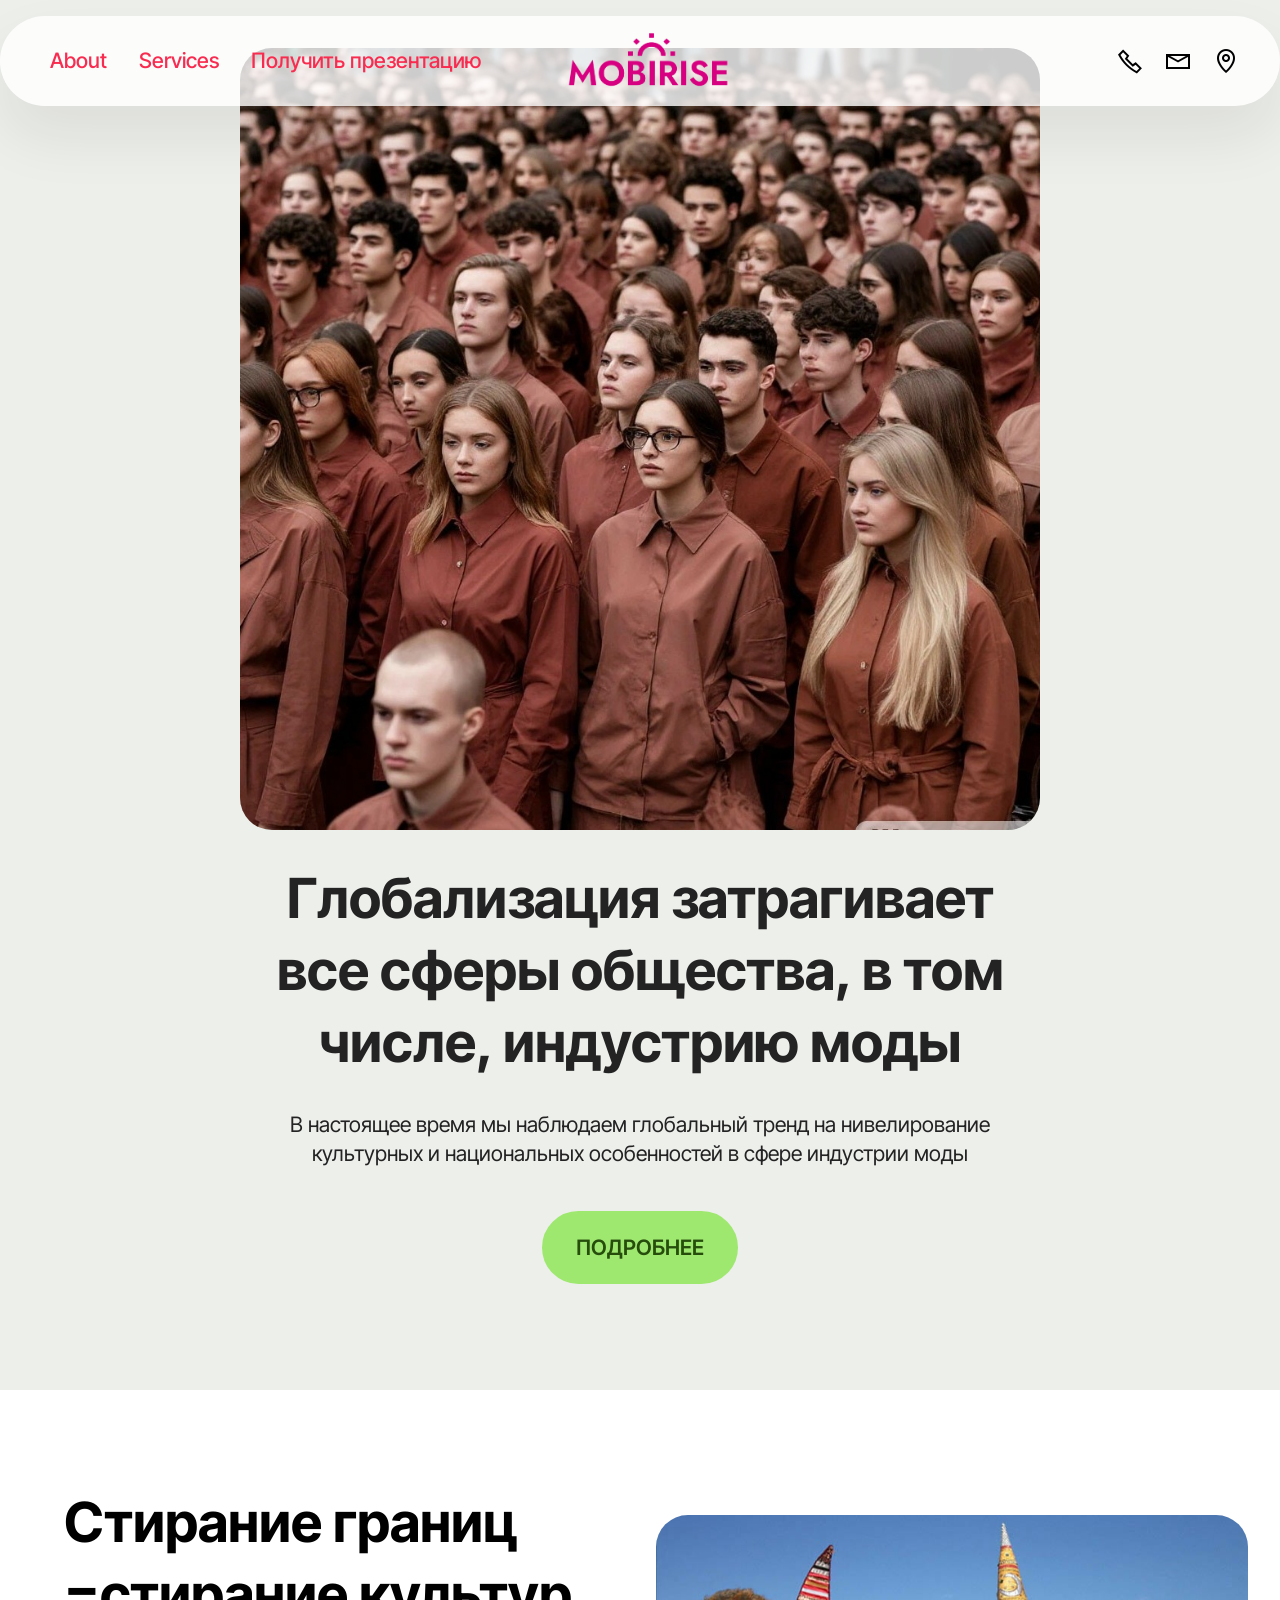
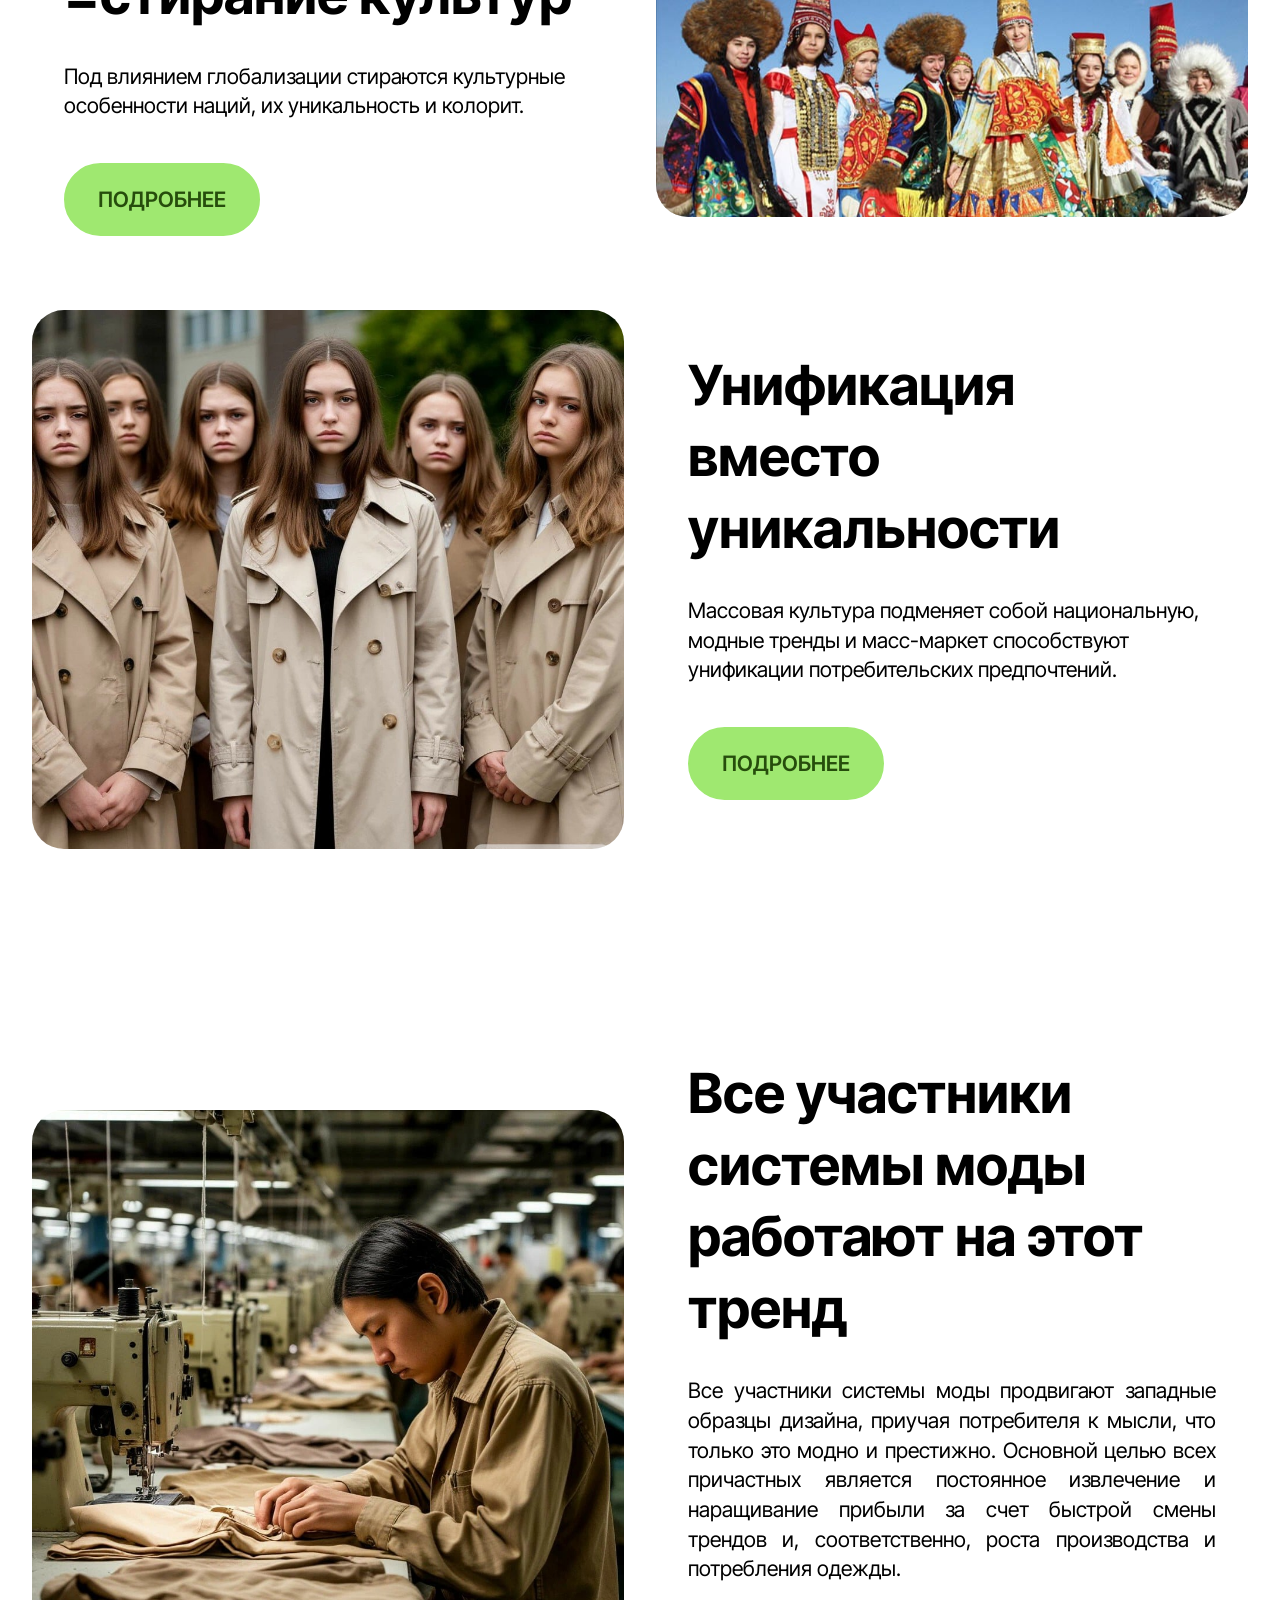
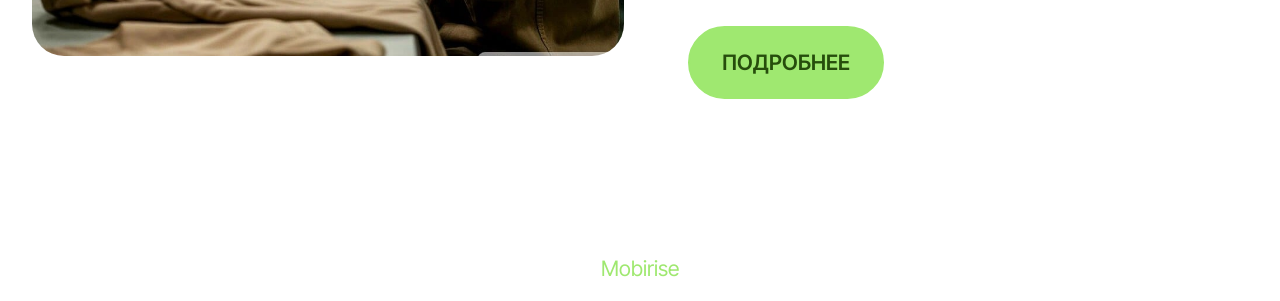
==== commit 2952ed22: "Add files via upload" ====
--- a/index.html
+++ b/index.html
@@ -17,7 +17,7 @@
   <link rel="stylesheet" href="assets/theme/css/style.css">
   <link rel="preload" href="https://fonts.googleapis.com/css?family=Inter+Tight:100,200,300,400,500,600,700,800,900,100i,200i,300i,400i,500i,600i,700i,800i,900i&display=swap" as="style" onload="this.onload=null;this.rel='stylesheet'">
   <noscript><link rel="stylesheet" href="https://fonts.googleapis.com/css?family=Inter+Tight:100,200,300,400,500,600,700,800,900,100i,200i,300i,400i,500i,600i,700i,800i,900i&display=swap"></noscript>
-  <link rel="preload" as="style" href="assets/mobirise/css/mbr-additional.css?v=bqwbyD"><link rel="stylesheet" href="assets/mobirise/css/mbr-additional.css?v=bqwbyD" type="text/css">
+  <link rel="preload" as="style" href="assets/mobirise/css/mbr-additional.css?v=Ubch2B"><link rel="stylesheet" href="assets/mobirise/css/mbr-additional.css?v=Ubch2B" type="text/css">
 
   
   
@@ -48,13 +48,13 @@
 			</button>
 			<div class="collapse navbar-collapse" id="navbarSupportedContent">
 				<ul class="navbar-nav nav-dropdown nav-right" data-app-modern-menu="true"><li class="nav-item">
-						<a class="nav-link link text-black display-4" href="https://mobiri.se">About</a>
+						<a class="nav-link link text-info display-4" href="https://mobiri.se">About</a>
 					</li>
 					<li class="nav-item">
-						<a class="nav-link link text-black show display-4" href="https://mobiri.se" aria-expanded="false">Services</a>
+						<a class="nav-link link show text-info display-4" href="https://mobiri.se" aria-expanded="false">Services</a>
 					</li>
 					<li class="nav-item">
-						<a class="nav-link link text-black display-4" href="https://mobiri.se">Contacts</a>
+						<a class="nav-link link text-info display-4" href="assets/files/-.pdf">Получить презентацию</a>
 					</li></ul>
 				<div class="icons-menu">
 					<a class="iconfont-wrapper" href="https://mobiri.se">
@@ -152,7 +152,7 @@
 			</div>
 		</div>
 	</div>
-</section><section class="display-7" style="padding: 0;align-items: center;justify-content: center;flex-wrap: wrap;    align-content: center;display: flex;position: relative;height: 4rem;"><a href="https://mobiri.se/" style="flex: 1 1;height: 4rem;position: absolute;width: 100%;z-index: 1;"><img alt="" style="height: 4rem;" src="[data-uri]"></a><p style="margin: 0;text-align: center;" class="display-7">&#8204;</p><a style="z-index:1" href="https://mobirise.com/builder/ai-website-builder.html">Free AI Website Builder</a></section><script src="assets/bootstrap/js/bootstrap.bundle.min.js"></script>  <script src="assets/smoothscroll/smooth-scroll.js"></script>  <script src="assets/ytplayer/index.js"></script>  <script src="assets/dropdown/js/navbar-dropdown.js"></script>  <script src="assets/theme/js/script.js"></script>  
+</section><section class="display-7" style="padding: 0;align-items: center;justify-content: center;flex-wrap: wrap;    align-content: center;display: flex;position: relative;height: 4rem;"><a href="https://mobiri.se/" style="flex: 1 1;height: 4rem;position: absolute;width: 100%;z-index: 1;"><img alt="" style="height: 4rem;" src="[data-uri]"></a><p style="margin: 0;text-align: center;" class="display-7">&#8204;</p><a style="z-index:1" href="https://mobirise.com">Mobirise </a></section><script src="assets/bootstrap/js/bootstrap.bundle.min.js"></script>  <script src="assets/smoothscroll/smooth-scroll.js"></script>  <script src="assets/ytplayer/index.js"></script>  <script src="assets/dropdown/js/navbar-dropdown.js"></script>  <script src="assets/theme/js/script.js"></script>  
   
   
 </body>
--- a/assets/mobirise/css/mbr-additional.css
+++ b/assets/mobirise/css/mbr-additional.css
@@ -153,7 +153,7 @@
   background-color: #3a341c !important;
 }
 .bg-info {
-  background-color: #320707 !important;
+  background-color: #f92c50 !important;
 }
 .bg-warning {
   background-color: #a0e2e1 !important;
@@ -207,8 +207,8 @@
 }
 .btn-info,
 .btn-info:active {
-  background-color: #320707 !important;
-  border-color: #320707 !important;
+  background-color: #f92c50 !important;
+  border-color: #f92c50 !important;
   color: #ffffff !important;
   box-shadow: none;
 }
@@ -217,15 +217,15 @@
 .btn-info.focus,
 .btn-info.active {
   color: inherit;
-  background-color: #5f0d0d !important;
-  border-color: #5f0d0d !important;
+  background-color: #fa5e79 !important;
+  border-color: #fa5e79 !important;
   box-shadow: none;
 }
 .btn-info.disabled,
 .btn-info:disabled {
   color: #ffffff !important;
-  background-color: #5f0d0d !important;
-  border-color: #5f0d0d !important;
+  background-color: #fa5e79 !important;
+  border-color: #fa5e79 !important;
 }
 .btn-success,
 .btn-success:active {
@@ -382,23 +382,23 @@
 .btn-info-outline,
 .btn-info-outline:active {
   background-color: transparent !important;
-  border-color: #320707;
-  color: #320707;
+  border-color: #f92c50;
+  color: #f92c50;
 }
 .btn-info-outline:hover,
 .btn-info-outline:focus,
 .btn-info-outline.focus,
 .btn-info-outline.active {
-  color: #000000 !important;
+  color: #c90628 !important;
   background-color: transparent !important;
-  border-color: #000000 !important;
+  border-color: #c90628 !important;
   box-shadow: none !important;
 }
 .btn-info-outline.disabled,
 .btn-info-outline:disabled {
   color: #ffffff !important;
-  background-color: #320707 !important;
-  border-color: #320707 !important;
+  background-color: #f92c50 !important;
+  border-color: #f92c50 !important;
 }
 .btn-success-outline,
 .btn-success-outline:active {
@@ -515,7 +515,7 @@
   color: #3a341c !important;
 }
 .text-info {
-  color: #320707 !important;
+  color: #f92c50 !important;
 }
 .text-warning {
   color: #a0e2e1 !important;
@@ -547,7 +547,7 @@
 a.text-info:hover,
 a.text-info:focus,
 a.text-info.active {
-  color: #000000 !important;
+  color: #ba0525 !important;
 }
 a.text-warning:hover,
 a.text-warning:focus,
@@ -592,7 +592,7 @@
   background-color: #70c770;
 }
 .alert-info {
-  background-color: #320707;
+  background-color: #f92c50;
 }
 .alert-warning {
   background-color: #a0e2e1;
@@ -631,7 +631,7 @@
 }
 .mbr-plan-header.bg-info .mbr-plan-subtitle,
 .mbr-plan-header.bg-info .mbr-plan-price-desc {
-  color: #f3abab;
+  color: #fff2f5;
 }
 .mbr-plan-header.bg-warning .mbr-plan-subtitle,
 .mbr-plan-header.bg-warning .mbr-plan-price-desc {
@@ -2713,65 +2713,11 @@
     padding: 1rem;
   }
 }
-.cid-v1Ex2kD1Tt {
-  padding-top: 8rem;
-  padding-bottom: 8rem;
-  background-color: #2e481a;
-}
-.cid-v1Ex2kD1Tt .mbr-fallback-image.disabled {
-  display: none;
-}
-.cid-v1Ex2kD1Tt .mbr-fallback-image {
-  display: block;
-  background-size: cover;
-  background-position: center center;
-  width: 100%;
-  height: 100%;
-  position: absolute;
-  top: 0;
-}
-.cid-v1Ex2kD1Tt .card-wrapper {
-  overflow: hidden;
-  background: #ffffff;
-}
-.cid-v1Ex2kD1Tt .text-wrapper {
-  padding: 4rem 3rem;
-}
-@media (min-width: 768px) and (max-width: 991px) {
-  .cid-v1Ex2kD1Tt .text-wrapper {
-    padding: 2.25rem;
-  }
-}
-@media (max-width: 767px) {
-  .cid-v1Ex2kD1Tt .text-wrapper {
-    padding: 1.5rem;
-  }
-}
-.cid-v1Ex2kD1Tt .row {
-  align-items: center;
-  margin-right: -1rem;
-  margin-left: -1rem;
-}
-.cid-v1Ex2kD1Tt .row {
-  flex-direction: row-reverse;
-}
-.cid-v1Ex2kD1Tt .image-wrapper {
-  padding: 0 1rem;
-}
-.cid-v1Ex2kD1Tt img,
-.cid-v1Ex2kD1Tt .image-wrapper {
-  height: 600px;
-  object-fit: cover;
-}
-@media (max-width: 767px) {
-  .cid-v1Ex2kD1Tt img,
-  .cid-v1Ex2kD1Tt .image-wrapper {
-    max-height: 350px;
-  }
-}
-.cid-v1Ex2kD1Tt .mbr-section-title {
-  color: #000000;
-}
-.cid-v1Ex2kD1Tt .mbr-text {
-  color: #000000;
-}
+.cid-v1hEe3DevI {
+  padding-top: 6rem;
+  padding-bottom: 6rem;
+  background-color: #edefeb;
+}
+.cid-v1hEe3DevI .content-head {
+  max-width: 800px;
+}
--- a/assets/mobirise/css/mbr-additional.css
+++ b/assets/mobirise/css/mbr-additional.css
@@ -153,7 +153,7 @@
   background-color: #3a341c !important;
 }
 .bg-info {
-  background-color: #320707 !important;
+  background-color: #f92c50 !important;
 }
 .bg-warning {
   background-color: #a0e2e1 !important;
@@ -207,8 +207,8 @@
 }
 .btn-info,
 .btn-info:active {
-  background-color: #320707 !important;
-  border-color: #320707 !important;
+  background-color: #f92c50 !important;
+  border-color: #f92c50 !important;
   color: #ffffff !important;
   box-shadow: none;
 }
@@ -217,15 +217,15 @@
 .btn-info.focus,
 .btn-info.active {
   color: inherit;
-  background-color: #5f0d0d !important;
-  border-color: #5f0d0d !important;
+  background-color: #fa5e79 !important;
+  border-color: #fa5e79 !important;
   box-shadow: none;
 }
 .btn-info.disabled,
 .btn-info:disabled {
   color: #ffffff !important;
-  background-color: #5f0d0d !important;
-  border-color: #5f0d0d !important;
+  background-color: #fa5e79 !important;
+  border-color: #fa5e79 !important;
 }
 .btn-success,
 .btn-success:active {
@@ -382,23 +382,23 @@
 .btn-info-outline,
 .btn-info-outline:active {
   background-color: transparent !important;
-  border-color: #320707;
-  color: #320707;
+  border-color: #f92c50;
+  color: #f92c50;
 }
 .btn-info-outline:hover,
 .btn-info-outline:focus,
 .btn-info-outline.focus,
 .btn-info-outline.active {
-  color: #000000 !important;
+  color: #c90628 !important;
   background-color: transparent !important;
-  border-color: #000000 !important;
+  border-color: #c90628 !important;
   box-shadow: none !important;
 }
 .btn-info-outline.disabled,
 .btn-info-outline:disabled {
   color: #ffffff !important;
-  background-color: #320707 !important;
-  border-color: #320707 !important;
+  background-color: #f92c50 !important;
+  border-color: #f92c50 !important;
 }
 .btn-success-outline,
 .btn-success-outline:active {
@@ -515,7 +515,7 @@
   color: #3a341c !important;
 }
 .text-info {
-  color: #320707 !important;
+  color: #f92c50 !important;
 }
 .text-warning {
   color: #a0e2e1 !important;
@@ -547,7 +547,7 @@
 a.text-info:hover,
 a.text-info:focus,
 a.text-info.active {
-  color: #000000 !important;
+  color: #ba0525 !important;
 }
 a.text-warning:hover,
 a.text-warning:focus,
@@ -592,7 +592,7 @@
   background-color: #70c770;
 }
 .alert-info {
-  background-color: #320707;
+  background-color: #f92c50;
 }
 .alert-warning {
   background-color: #a0e2e1;
@@ -631,7 +631,7 @@
 }
 .mbr-plan-header.bg-info .mbr-plan-subtitle,
 .mbr-plan-header.bg-info .mbr-plan-price-desc {
-  color: #f3abab;
+  color: #fff2f5;
 }
 .mbr-plan-header.bg-warning .mbr-plan-subtitle,
 .mbr-plan-header.bg-warning .mbr-plan-price-desc {
@@ -2713,65 +2713,11 @@
     padding: 1rem;
   }
 }
-.cid-v1Ex2kD1Tt {
-  padding-top: 8rem;
-  padding-bottom: 8rem;
-  background-color: #2e481a;
-}
-.cid-v1Ex2kD1Tt .mbr-fallback-image.disabled {
-  display: none;
-}
-.cid-v1Ex2kD1Tt .mbr-fallback-image {
-  display: block;
-  background-size: cover;
-  background-position: center center;
-  width: 100%;
-  height: 100%;
-  position: absolute;
-  top: 0;
-}
-.cid-v1Ex2kD1Tt .card-wrapper {
-  overflow: hidden;
-  background: #ffffff;
-}
-.cid-v1Ex2kD1Tt .text-wrapper {
-  padding: 4rem 3rem;
-}
-@media (min-width: 768px) and (max-width: 991px) {
-  .cid-v1Ex2kD1Tt .text-wrapper {
-    padding: 2.25rem;
-  }
-}
-@media (max-width: 767px) {
-  .cid-v1Ex2kD1Tt .text-wrapper {
-    padding: 1.5rem;
-  }
-}
-.cid-v1Ex2kD1Tt .row {
-  align-items: center;
-  margin-right: -1rem;
-  margin-left: -1rem;
-}
-.cid-v1Ex2kD1Tt .row {
-  flex-direction: row-reverse;
-}
-.cid-v1Ex2kD1Tt .image-wrapper {
-  padding: 0 1rem;
-}
-.cid-v1Ex2kD1Tt img,
-.cid-v1Ex2kD1Tt .image-wrapper {
-  height: 600px;
-  object-fit: cover;
-}
-@media (max-width: 767px) {
-  .cid-v1Ex2kD1Tt img,
-  .cid-v1Ex2kD1Tt .image-wrapper {
-    max-height: 350px;
-  }
-}
-.cid-v1Ex2kD1Tt .mbr-section-title {
-  color: #000000;
-}
-.cid-v1Ex2kD1Tt .mbr-text {
-  color: #000000;
-}
+.cid-v1hEe3DevI {
+  padding-top: 6rem;
+  padding-bottom: 6rem;
+  background-color: #edefeb;
+}
+.cid-v1hEe3DevI .content-head {
+  max-width: 800px;
+}
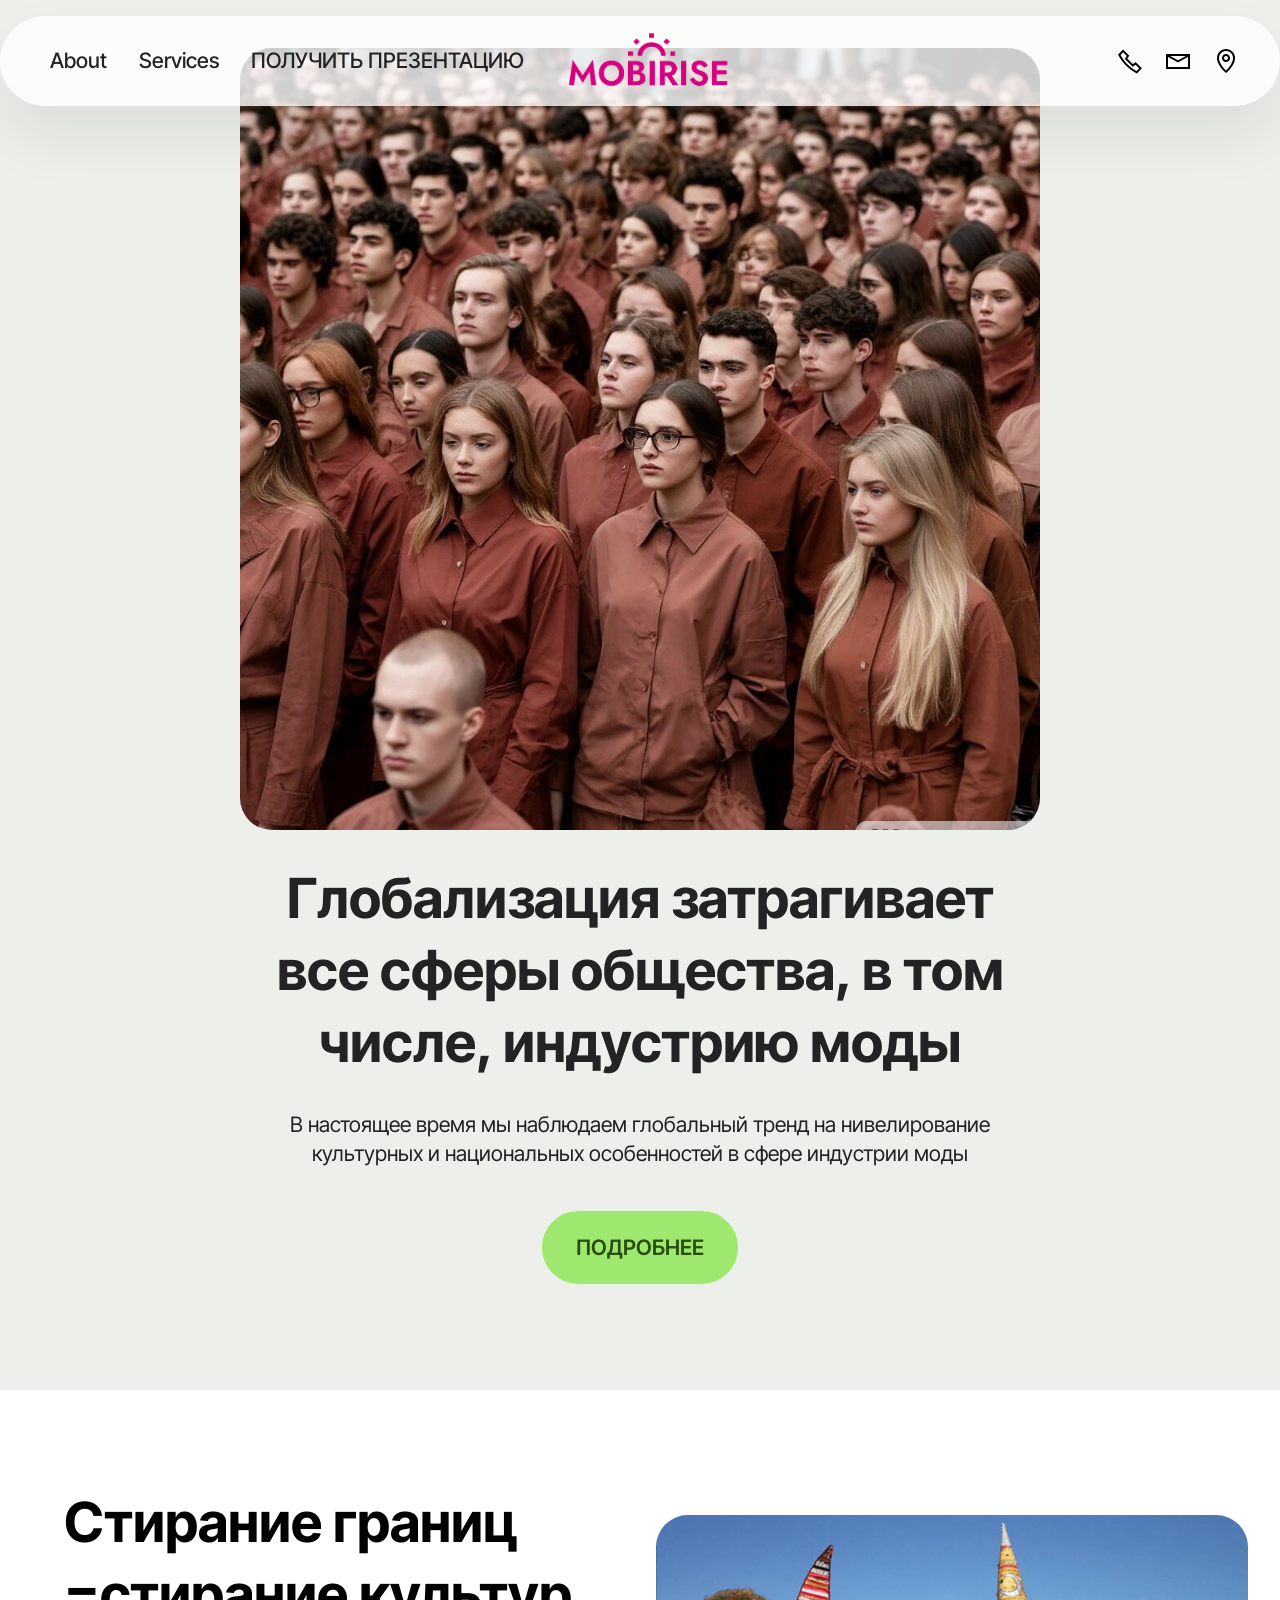
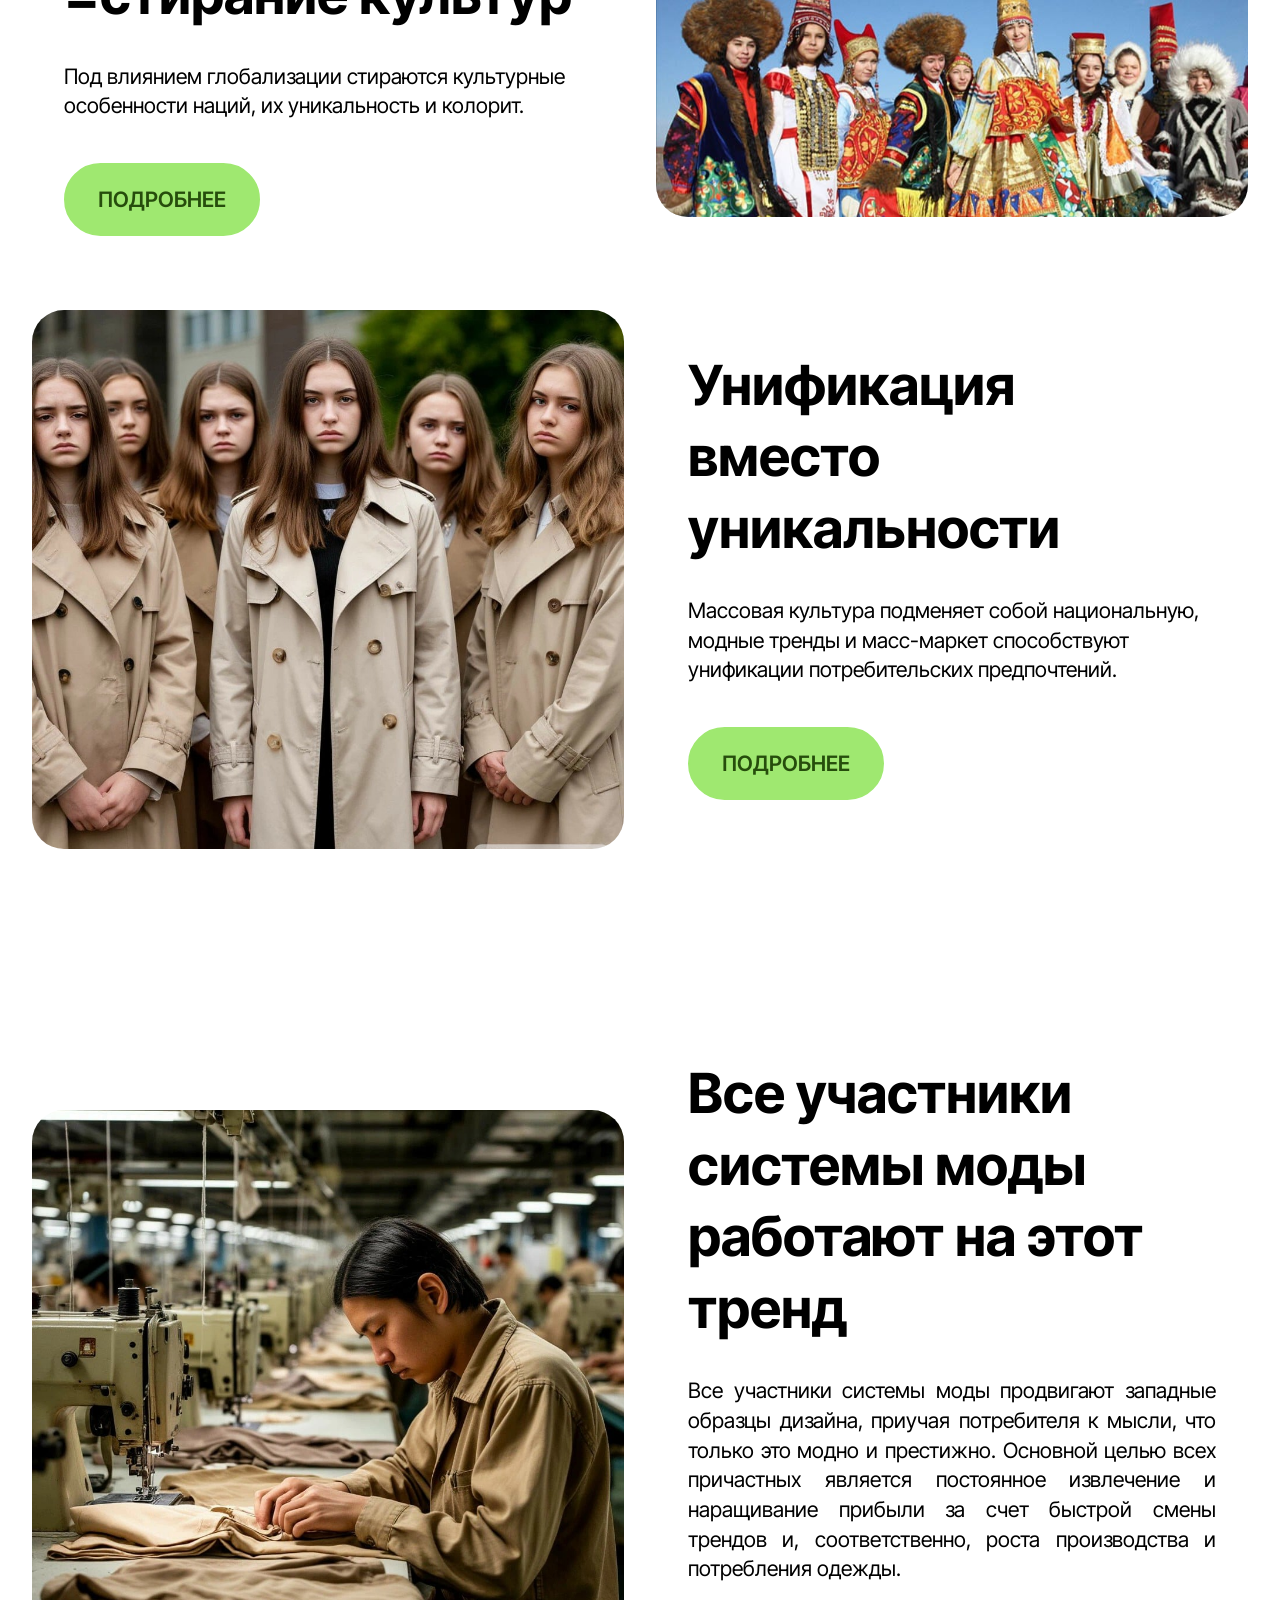
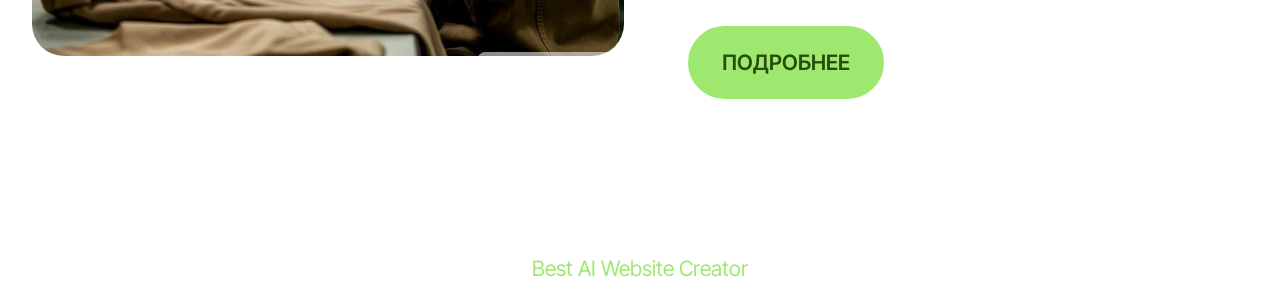
==== commit f914f487: "Add files via upload" ====
--- a/index.html
+++ b/index.html
@@ -17,7 +17,7 @@
   <link rel="stylesheet" href="assets/theme/css/style.css">
   <link rel="preload" href="https://fonts.googleapis.com/css?family=Inter+Tight:100,200,300,400,500,600,700,800,900,100i,200i,300i,400i,500i,600i,700i,800i,900i&display=swap" as="style" onload="this.onload=null;this.rel='stylesheet'">
   <noscript><link rel="stylesheet" href="https://fonts.googleapis.com/css?family=Inter+Tight:100,200,300,400,500,600,700,800,900,100i,200i,300i,400i,500i,600i,700i,800i,900i&display=swap"></noscript>
-  <link rel="preload" as="style" href="assets/mobirise/css/mbr-additional.css?v=Ubch2B"><link rel="stylesheet" href="assets/mobirise/css/mbr-additional.css?v=Ubch2B" type="text/css">
+  <link rel="preload" as="style" href="assets/mobirise/css/mbr-additional.css?v=Jnre2V"><link rel="stylesheet" href="assets/mobirise/css/mbr-additional.css?v=Jnre2V" type="text/css">
 
   
   
@@ -48,13 +48,13 @@
 			</button>
 			<div class="collapse navbar-collapse" id="navbarSupportedContent">
 				<ul class="navbar-nav nav-dropdown nav-right" data-app-modern-menu="true"><li class="nav-item">
-						<a class="nav-link link text-info display-4" href="https://mobiri.se">About</a>
+						<a class="nav-link link text-black display-4" href="https://mobiri.se">About</a>
 					</li>
 					<li class="nav-item">
-						<a class="nav-link link show text-info display-4" href="https://mobiri.se" aria-expanded="false">Services</a>
+						<a class="nav-link link text-black show display-4" href="https://mobiri.se" aria-expanded="false">Services</a>
 					</li>
 					<li class="nav-item">
-						<a class="nav-link link text-info display-4" href="assets/files/-.pdf">Получить презентацию</a>
+						<a class="nav-link link text-black text-primary display-4" href="assets/files/-.pdf">ПОЛУЧИТЬ ПРЕЗЕНТАЦИЮ</a>
 					</li></ul>
 				<div class="icons-menu">
 					<a class="iconfont-wrapper" href="https://mobiri.se">
@@ -152,7 +152,7 @@
 			</div>
 		</div>
 	</div>
-</section><section class="display-7" style="padding: 0;align-items: center;justify-content: center;flex-wrap: wrap;    align-content: center;display: flex;position: relative;height: 4rem;"><a href="https://mobiri.se/" style="flex: 1 1;height: 4rem;position: absolute;width: 100%;z-index: 1;"><img alt="" style="height: 4rem;" src="[data-uri]"></a><p style="margin: 0;text-align: center;" class="display-7">&#8204;</p><a style="z-index:1" href="https://mobirise.com">Mobirise </a></section><script src="assets/bootstrap/js/bootstrap.bundle.min.js"></script>  <script src="assets/smoothscroll/smooth-scroll.js"></script>  <script src="assets/ytplayer/index.js"></script>  <script src="assets/dropdown/js/navbar-dropdown.js"></script>  <script src="assets/theme/js/script.js"></script>  
+</section><section class="display-7" style="padding: 0;align-items: center;justify-content: center;flex-wrap: wrap;    align-content: center;display: flex;position: relative;height: 4rem;"><a href="https://mobiri.se/" style="flex: 1 1;height: 4rem;position: absolute;width: 100%;z-index: 1;"><img alt="" style="height: 4rem;" src="[data-uri]"></a><p style="margin: 0;text-align: center;" class="display-7">&#8204;</p><a style="z-index:1" href="https://mobirise.com/builder/ai-website-creator.html">Best AI Website Creator</a></section><script src="assets/bootstrap/js/bootstrap.bundle.min.js"></script>  <script src="assets/smoothscroll/smooth-scroll.js"></script>  <script src="assets/ytplayer/index.js"></script>  <script src="assets/dropdown/js/navbar-dropdown.js"></script>  <script src="assets/theme/js/script.js"></script>  
   
   
 </body>
--- a/assets/mobirise/css/mbr-additional.css
+++ b/assets/mobirise/css/mbr-additional.css
@@ -153,7 +153,7 @@
   background-color: #3a341c !important;
 }
 .bg-info {
-  background-color: #f92c50 !important;
+  background-color: #320707 !important;
 }
 .bg-warning {
   background-color: #a0e2e1 !important;
@@ -207,8 +207,8 @@
 }
 .btn-info,
 .btn-info:active {
-  background-color: #f92c50 !important;
-  border-color: #f92c50 !important;
+  background-color: #320707 !important;
+  border-color: #320707 !important;
   color: #ffffff !important;
   box-shadow: none;
 }
@@ -217,15 +217,15 @@
 .btn-info.focus,
 .btn-info.active {
   color: inherit;
-  background-color: #fa5e79 !important;
-  border-color: #fa5e79 !important;
+  background-color: #5f0d0d !important;
+  border-color: #5f0d0d !important;
   box-shadow: none;
 }
 .btn-info.disabled,
 .btn-info:disabled {
   color: #ffffff !important;
-  background-color: #fa5e79 !important;
-  border-color: #fa5e79 !important;
+  background-color: #5f0d0d !important;
+  border-color: #5f0d0d !important;
 }
 .btn-success,
 .btn-success:active {
@@ -382,23 +382,23 @@
 .btn-info-outline,
 .btn-info-outline:active {
   background-color: transparent !important;
-  border-color: #f92c50;
-  color: #f92c50;
+  border-color: #320707;
+  color: #320707;
 }
 .btn-info-outline:hover,
 .btn-info-outline:focus,
 .btn-info-outline.focus,
 .btn-info-outline.active {
-  color: #c90628 !important;
+  color: #000000 !important;
   background-color: transparent !important;
-  border-color: #c90628 !important;
+  border-color: #000000 !important;
   box-shadow: none !important;
 }
 .btn-info-outline.disabled,
 .btn-info-outline:disabled {
   color: #ffffff !important;
-  background-color: #f92c50 !important;
-  border-color: #f92c50 !important;
+  background-color: #320707 !important;
+  border-color: #320707 !important;
 }
 .btn-success-outline,
 .btn-success-outline:active {
@@ -515,7 +515,7 @@
   color: #3a341c !important;
 }
 .text-info {
-  color: #f92c50 !important;
+  color: #320707 !important;
 }
 .text-warning {
   color: #a0e2e1 !important;
@@ -547,7 +547,7 @@
 a.text-info:hover,
 a.text-info:focus,
 a.text-info.active {
-  color: #ba0525 !important;
+  color: #000000 !important;
 }
 a.text-warning:hover,
 a.text-warning:focus,
@@ -592,7 +592,7 @@
   background-color: #70c770;
 }
 .alert-info {
-  background-color: #f92c50;
+  background-color: #320707;
 }
 .alert-warning {
   background-color: #a0e2e1;
@@ -631,7 +631,7 @@
 }
 .mbr-plan-header.bg-info .mbr-plan-subtitle,
 .mbr-plan-header.bg-info .mbr-plan-price-desc {
-  color: #fff2f5;
+  color: #f3abab;
 }
 .mbr-plan-header.bg-warning .mbr-plan-subtitle,
 .mbr-plan-header.bg-warning .mbr-plan-price-desc {
@@ -2713,11 +2713,65 @@
     padding: 1rem;
   }
 }
-.cid-v1hEe3DevI {
-  padding-top: 6rem;
-  padding-bottom: 6rem;
-  background-color: #edefeb;
-}
-.cid-v1hEe3DevI .content-head {
-  max-width: 800px;
-}
+.cid-v1Ex2kD1Tt {
+  padding-top: 8rem;
+  padding-bottom: 8rem;
+  background-color: #2e481a;
+}
+.cid-v1Ex2kD1Tt .mbr-fallback-image.disabled {
+  display: none;
+}
+.cid-v1Ex2kD1Tt .mbr-fallback-image {
+  display: block;
+  background-size: cover;
+  background-position: center center;
+  width: 100%;
+  height: 100%;
+  position: absolute;
+  top: 0;
+}
+.cid-v1Ex2kD1Tt .card-wrapper {
+  overflow: hidden;
+  background: #ffffff;
+}
+.cid-v1Ex2kD1Tt .text-wrapper {
+  padding: 4rem 3rem;
+}
+@media (min-width: 768px) and (max-width: 991px) {
+  .cid-v1Ex2kD1Tt .text-wrapper {
+    padding: 2.25rem;
+  }
+}
+@media (max-width: 767px) {
+  .cid-v1Ex2kD1Tt .text-wrapper {
+    padding: 1.5rem;
+  }
+}
+.cid-v1Ex2kD1Tt .row {
+  align-items: center;
+  margin-right: -1rem;
+  margin-left: -1rem;
+}
+.cid-v1Ex2kD1Tt .row {
+  flex-direction: row-reverse;
+}
+.cid-v1Ex2kD1Tt .image-wrapper {
+  padding: 0 1rem;
+}
+.cid-v1Ex2kD1Tt img,
+.cid-v1Ex2kD1Tt .image-wrapper {
+  height: 600px;
+  object-fit: cover;
+}
+@media (max-width: 767px) {
+  .cid-v1Ex2kD1Tt img,
+  .cid-v1Ex2kD1Tt .image-wrapper {
+    max-height: 350px;
+  }
+}
+.cid-v1Ex2kD1Tt .mbr-section-title {
+  color: #000000;
+}
+.cid-v1Ex2kD1Tt .mbr-text {
+  color: #000000;
+}
--- a/assets/mobirise/css/mbr-additional.css
+++ b/assets/mobirise/css/mbr-additional.css
@@ -153,7 +153,7 @@
   background-color: #3a341c !important;
 }
 .bg-info {
-  background-color: #f92c50 !important;
+  background-color: #320707 !important;
 }
 .bg-warning {
   background-color: #a0e2e1 !important;
@@ -207,8 +207,8 @@
 }
 .btn-info,
 .btn-info:active {
-  background-color: #f92c50 !important;
-  border-color: #f92c50 !important;
+  background-color: #320707 !important;
+  border-color: #320707 !important;
   color: #ffffff !important;
   box-shadow: none;
 }
@@ -217,15 +217,15 @@
 .btn-info.focus,
 .btn-info.active {
   color: inherit;
-  background-color: #fa5e79 !important;
-  border-color: #fa5e79 !important;
+  background-color: #5f0d0d !important;
+  border-color: #5f0d0d !important;
   box-shadow: none;
 }
 .btn-info.disabled,
 .btn-info:disabled {
   color: #ffffff !important;
-  background-color: #fa5e79 !important;
-  border-color: #fa5e79 !important;
+  background-color: #5f0d0d !important;
+  border-color: #5f0d0d !important;
 }
 .btn-success,
 .btn-success:active {
@@ -382,23 +382,23 @@
 .btn-info-outline,
 .btn-info-outline:active {
   background-color: transparent !important;
-  border-color: #f92c50;
-  color: #f92c50;
+  border-color: #320707;
+  color: #320707;
 }
 .btn-info-outline:hover,
 .btn-info-outline:focus,
 .btn-info-outline.focus,
 .btn-info-outline.active {
-  color: #c90628 !important;
+  color: #000000 !important;
   background-color: transparent !important;
-  border-color: #c90628 !important;
+  border-color: #000000 !important;
   box-shadow: none !important;
 }
 .btn-info-outline.disabled,
 .btn-info-outline:disabled {
   color: #ffffff !important;
-  background-color: #f92c50 !important;
-  border-color: #f92c50 !important;
+  background-color: #320707 !important;
+  border-color: #320707 !important;
 }
 .btn-success-outline,
 .btn-success-outline:active {
@@ -515,7 +515,7 @@
   color: #3a341c !important;
 }
 .text-info {
-  color: #f92c50 !important;
+  color: #320707 !important;
 }
 .text-warning {
   color: #a0e2e1 !important;
@@ -547,7 +547,7 @@
 a.text-info:hover,
 a.text-info:focus,
 a.text-info.active {
-  color: #ba0525 !important;
+  color: #000000 !important;
 }
 a.text-warning:hover,
 a.text-warning:focus,
@@ -592,7 +592,7 @@
   background-color: #70c770;
 }
 .alert-info {
-  background-color: #f92c50;
+  background-color: #320707;
 }
 .alert-warning {
   background-color: #a0e2e1;
@@ -631,7 +631,7 @@
 }
 .mbr-plan-header.bg-info .mbr-plan-subtitle,
 .mbr-plan-header.bg-info .mbr-plan-price-desc {
-  color: #fff2f5;
+  color: #f3abab;
 }
 .mbr-plan-header.bg-warning .mbr-plan-subtitle,
 .mbr-plan-header.bg-warning .mbr-plan-price-desc {
@@ -2713,11 +2713,65 @@
     padding: 1rem;
   }
 }
-.cid-v1hEe3DevI {
-  padding-top: 6rem;
-  padding-bottom: 6rem;
-  background-color: #edefeb;
-}
-.cid-v1hEe3DevI .content-head {
-  max-width: 800px;
-}
+.cid-v1Ex2kD1Tt {
+  padding-top: 8rem;
+  padding-bottom: 8rem;
+  background-color: #2e481a;
+}
+.cid-v1Ex2kD1Tt .mbr-fallback-image.disabled {
+  display: none;
+}
+.cid-v1Ex2kD1Tt .mbr-fallback-image {
+  display: block;
+  background-size: cover;
+  background-position: center center;
+  width: 100%;
+  height: 100%;
+  position: absolute;
+  top: 0;
+}
+.cid-v1Ex2kD1Tt .card-wrapper {
+  overflow: hidden;
+  background: #ffffff;
+}
+.cid-v1Ex2kD1Tt .text-wrapper {
+  padding: 4rem 3rem;
+}
+@media (min-width: 768px) and (max-width: 991px) {
+  .cid-v1Ex2kD1Tt .text-wrapper {
+    padding: 2.25rem;
+  }
+}
+@media (max-width: 767px) {
+  .cid-v1Ex2kD1Tt .text-wrapper {
+    padding: 1.5rem;
+  }
+}
+.cid-v1Ex2kD1Tt .row {
+  align-items: center;
+  margin-right: -1rem;
+  margin-left: -1rem;
+}
+.cid-v1Ex2kD1Tt .row {
+  flex-direction: row-reverse;
+}
+.cid-v1Ex2kD1Tt .image-wrapper {
+  padding: 0 1rem;
+}
+.cid-v1Ex2kD1Tt img,
+.cid-v1Ex2kD1Tt .image-wrapper {
+  height: 600px;
+  object-fit: cover;
+}
+@media (max-width: 767px) {
+  .cid-v1Ex2kD1Tt img,
+  .cid-v1Ex2kD1Tt .image-wrapper {
+    max-height: 350px;
+  }
+}
+.cid-v1Ex2kD1Tt .mbr-section-title {
+  color: #000000;
+}
+.cid-v1Ex2kD1Tt .mbr-text {
+  color: #000000;
+}
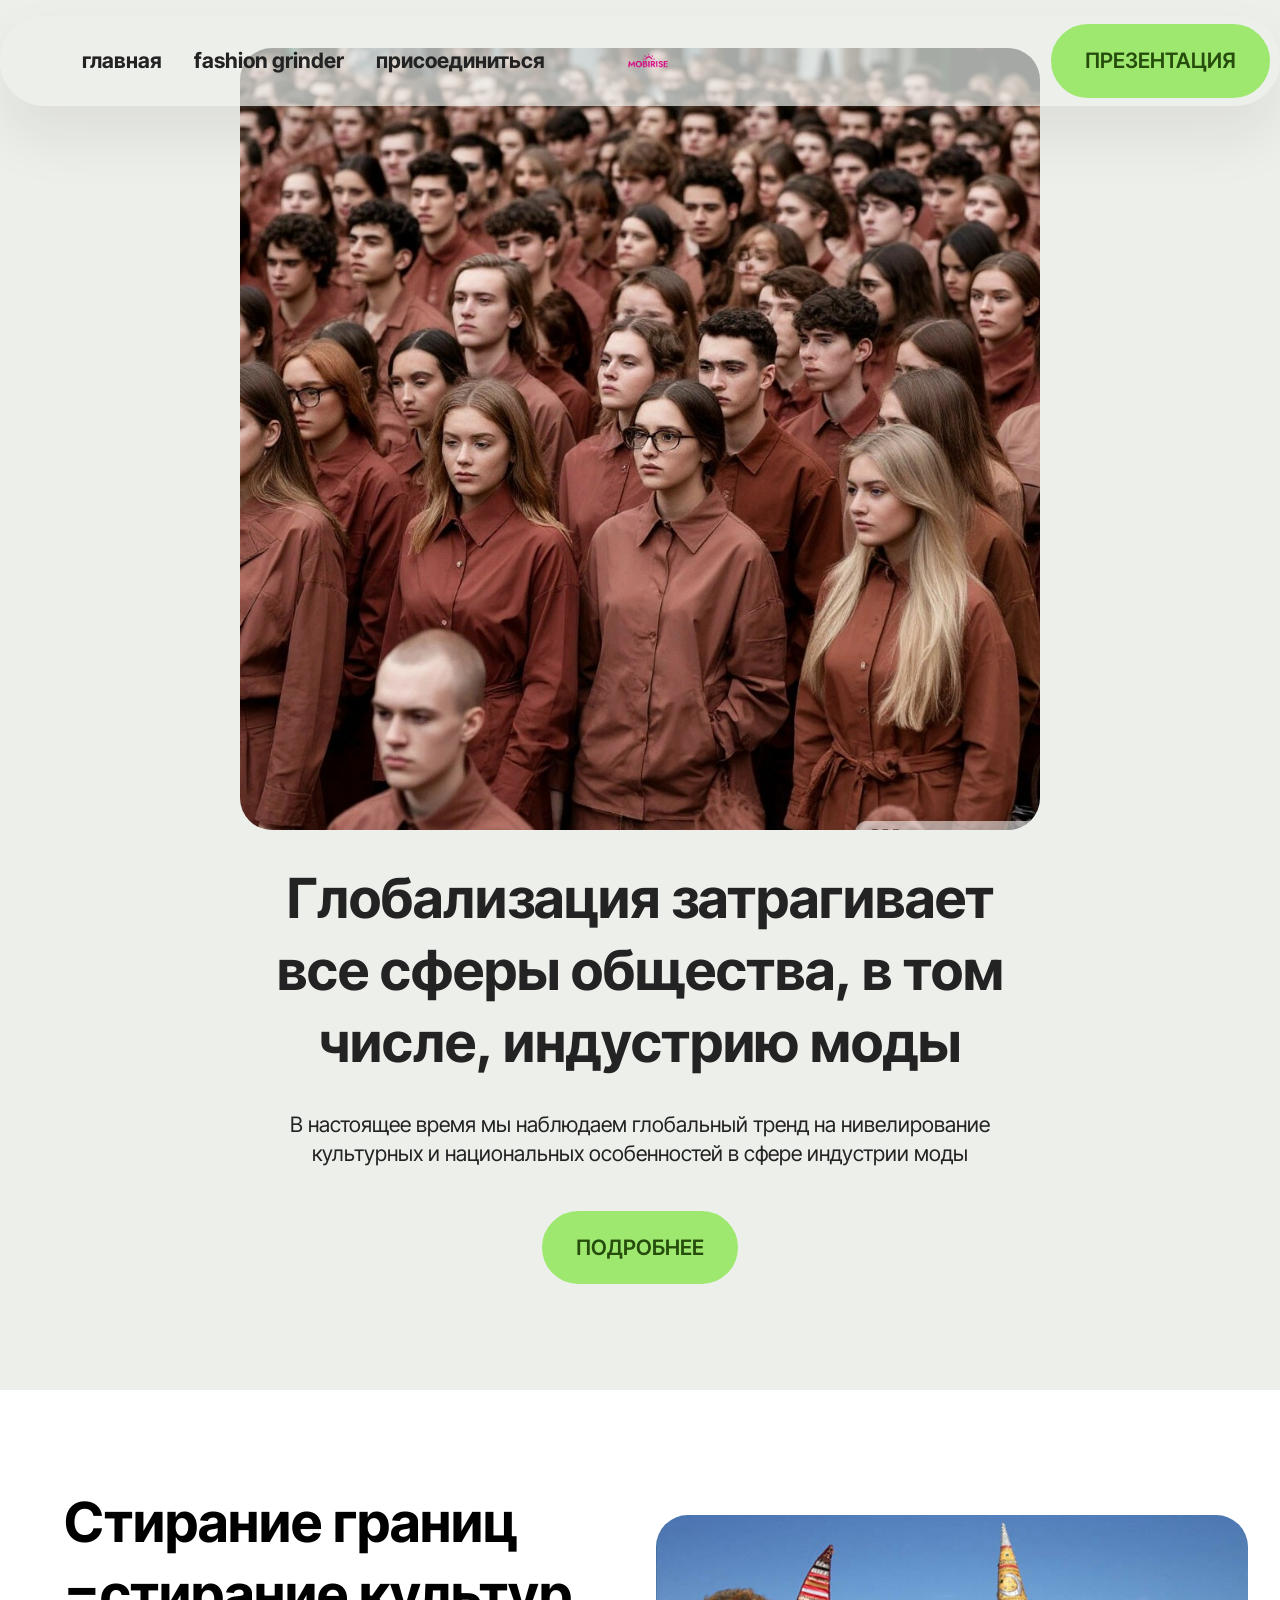
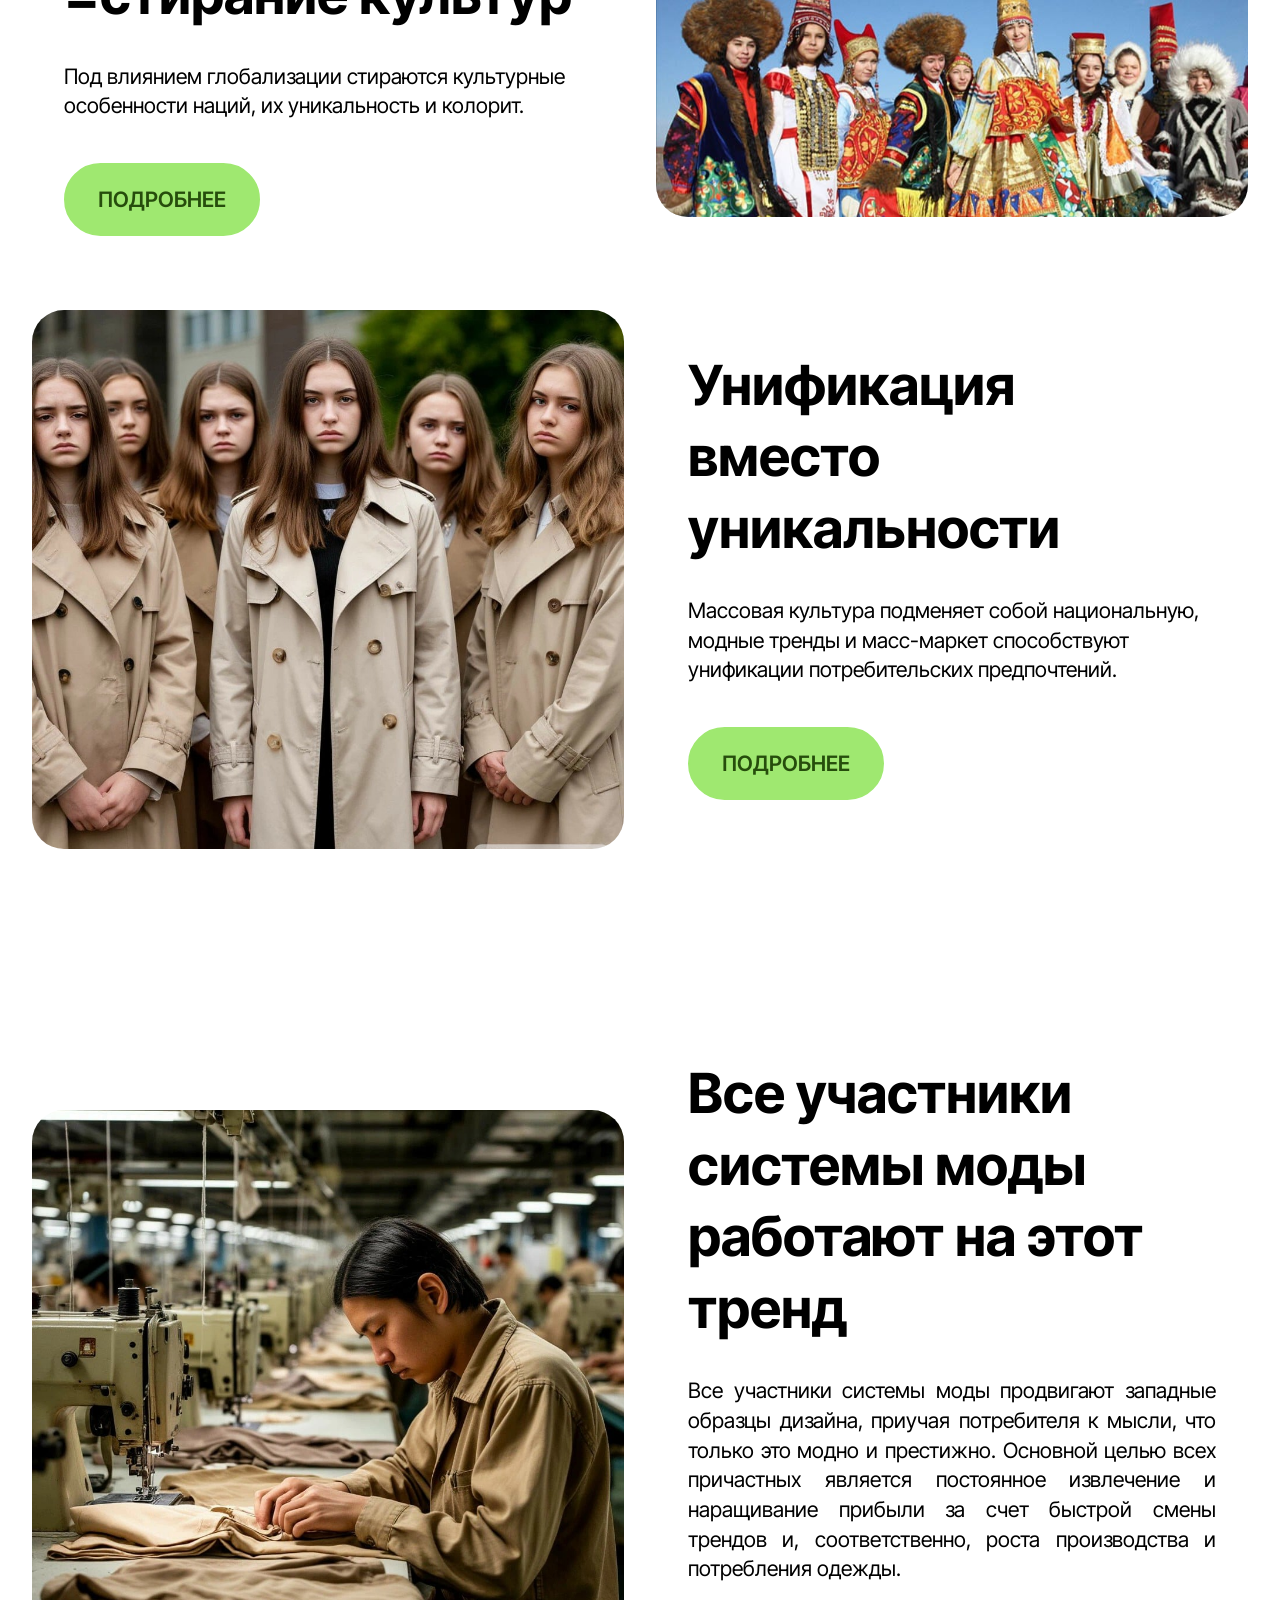
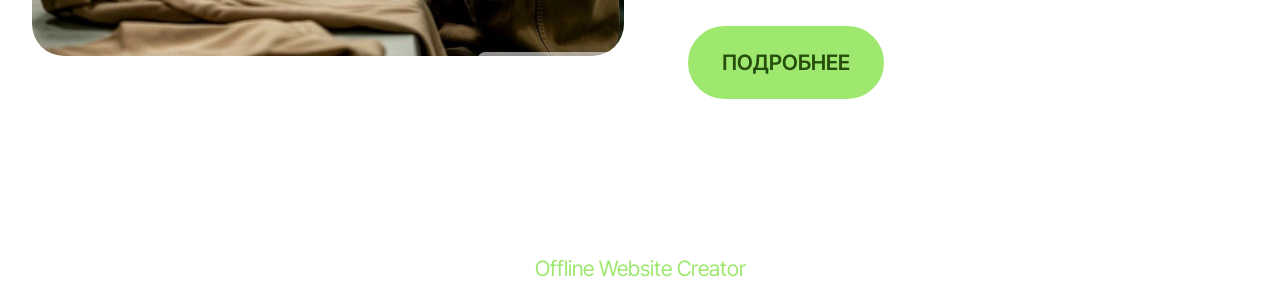
==== commit 99331b78: "Add files via upload" ====
--- a/index.html
+++ b/index.html
@@ -17,7 +17,7 @@
   <link rel="stylesheet" href="assets/theme/css/style.css">
   <link rel="preload" href="https://fonts.googleapis.com/css?family=Inter+Tight:100,200,300,400,500,600,700,800,900,100i,200i,300i,400i,500i,600i,700i,800i,900i&display=swap" as="style" onload="this.onload=null;this.rel='stylesheet'">
   <noscript><link rel="stylesheet" href="https://fonts.googleapis.com/css?family=Inter+Tight:100,200,300,400,500,600,700,800,900,100i,200i,300i,400i,500i,600i,700i,800i,900i&display=swap"></noscript>
-  <link rel="preload" as="style" href="assets/mobirise/css/mbr-additional.css?v=Jnre2V"><link rel="stylesheet" href="assets/mobirise/css/mbr-additional.css?v=Jnre2V" type="text/css">
+  <link rel="preload" as="style" href="assets/mobirise/css/mbr-additional.css?v=DczPuG"><link rel="stylesheet" href="assets/mobirise/css/mbr-additional.css?v=DczPuG" type="text/css">
 
   
   
@@ -33,7 +33,7 @@
 			<div class="navbar-brand">
 				<span class="navbar-logo">
 					<a href="https://mobiri.se">
-						<img src="assets/images/logo2.png" alt="Mobirise Website Builder" style="height: 4rem;">
+						<img src="assets/images/logo2.png" alt="Mobirise Website Builder" style="height: 1rem;">
 					</a>
 				</span>
 				
@@ -47,28 +47,11 @@
 				</div>
 			</button>
 			<div class="collapse navbar-collapse" id="navbarSupportedContent">
-				<ul class="navbar-nav nav-dropdown nav-right" data-app-modern-menu="true"><li class="nav-item">
-						<a class="nav-link link text-black display-4" href="https://mobiri.se">About</a>
-					</li>
-					<li class="nav-item">
-						<a class="nav-link link text-black show display-4" href="https://mobiri.se" aria-expanded="false">Services</a>
-					</li>
-					<li class="nav-item">
-						<a class="nav-link link text-black text-primary display-4" href="assets/files/-.pdf">ПОЛУЧИТЬ ПРЕЗЕНТАЦИЮ</a>
+				<ul class="navbar-nav nav-dropdown" data-app-modern-menu="true"><li class="nav-item"><a class="nav-link link text-black show text-primary display-4" href="page2.html"><strong></strong></a></li><li class="nav-item"><a class="nav-link link text-black text-primary display-4" href="index.html"><strong>главная</strong><br><br><strong><br></strong></a></li><li class="nav-item"><a class="nav-link link text-black text-primary display-4" href="page.html"><strong>fashion grinder</strong><br><br><strong><br></strong></a></li><li class="nav-item">
+						<a class="nav-link link text-black text-primary display-4" href="page2.html"><strong>присоединиться</strong><br><br><strong><br></strong></a>
 					</li></ul>
-				<div class="icons-menu">
-					<a class="iconfont-wrapper" href="https://mobiri.se">
-						<span class="p-2 mbr-iconfont mobi-mbri-phone mobi-mbri"></span>
-					</a>
-					<a class="iconfont-wrapper" href="https://mobiri.se">
-						<span class="p-2 mbr-iconfont mobi-mbri-letter mobi-mbri"></span>
-					</a>
-					<a class="iconfont-wrapper" href="https://mobiri.se">
-						<span class="p-2 mbr-iconfont mobi-mbri-map-pin mobi-mbri"></span>
-					</a>
-					
-				</div>
 				
+				<div class="navbar-buttons mbr-section-btn"><a class="btn btn-primary display-4" href="assets/files/-.pdf">ПРЕЗЕНТАЦИЯ</a></div>
 			</div>
 		</div>
 	</nav>
@@ -152,7 +135,7 @@
 			</div>
 		</div>
 	</div>
-</section><section class="display-7" style="padding: 0;align-items: center;justify-content: center;flex-wrap: wrap;    align-content: center;display: flex;position: relative;height: 4rem;"><a href="https://mobiri.se/" style="flex: 1 1;height: 4rem;position: absolute;width: 100%;z-index: 1;"><img alt="" style="height: 4rem;" src="[data-uri]"></a><p style="margin: 0;text-align: center;" class="display-7">&#8204;</p><a style="z-index:1" href="https://mobirise.com/builder/ai-website-creator.html">Best AI Website Creator</a></section><script src="assets/bootstrap/js/bootstrap.bundle.min.js"></script>  <script src="assets/smoothscroll/smooth-scroll.js"></script>  <script src="assets/ytplayer/index.js"></script>  <script src="assets/dropdown/js/navbar-dropdown.js"></script>  <script src="assets/theme/js/script.js"></script>  
+</section><section class="display-7" style="padding: 0;align-items: center;justify-content: center;flex-wrap: wrap;    align-content: center;display: flex;position: relative;height: 4rem;"><a href="https://mobiri.se/" style="flex: 1 1;height: 4rem;position: absolute;width: 100%;z-index: 1;"><img alt="" style="height: 4rem;" src="[data-uri]"></a><p style="margin: 0;text-align: center;" class="display-7">&#8204;</p><a style="z-index:1" href="https://mobirise.com/offline-website-builder.html">Offline Website Creator</a></section><script src="assets/bootstrap/js/bootstrap.bundle.min.js"></script>  <script src="assets/smoothscroll/smooth-scroll.js"></script>  <script src="assets/ytplayer/index.js"></script>  <script src="assets/dropdown/js/navbar-dropdown.js"></script>  <script src="assets/theme/js/script.js"></script>  
   
   
 </body>
--- a/assets/mobirise/css/mbr-additional.css
+++ b/assets/mobirise/css/mbr-additional.css
@@ -925,7 +925,7 @@
   position: relative;
   padding: 0.5rem 0.6rem;
   flex-wrap: nowrap;
-  background: rgba(255, 255, 255, 0.8) !important;
+  background: rgba(237, 239, 235, 0.7) !important;
   left: 0;
   right: 0;
   -webkit-box-pack: justify;
@@ -937,7 +937,7 @@
   align-items: center;
   border-radius: 100vw;
   margin-top: 1rem;
-  background-color: #ffffff;
+  background-color: #edefeb;
   box-shadow: 0 30px 60px 0 rgba(27, 31, 10, 0.08);
 }
 @media (max-width: 992px) {
@@ -966,8 +966,8 @@
   border-radius: 1.5rem;
   transition: .3s all !important;
   min-width: auto;
-  background: #ffffff;
-  background: rgba(255, 255, 255, 0.8) !important;
+  background: #edefeb;
+  background: rgba(237, 239, 235, 0.7) !important;
 }
 .cid-v1hyZTSHYm .nav-item:focus,
 .cid-v1hyZTSHYm .nav-link:focus {
@@ -1030,7 +1030,7 @@
 }
 @media (min-width: 992px) {
   .cid-v1hyZTSHYm .navbar.collapsed.opened:not(.navbar-short) .navbar-collapse {
-    max-height: calc(98.5vh - 4rem);
+    max-height: calc(98.5vh - 1rem);
   }
 }
 .cid-v1hyZTSHYm .navbar.collapsed .dropdown-menu .dropdown-submenu {
@@ -1128,7 +1128,7 @@
   padding: 0.667em 1.667em;
 }
 .cid-v1hyZTSHYm .navbar.navbar-expand-lg .dropdown .dropdown-menu {
-  background: #ffffff;
+  background: #edefeb;
 }
 .cid-v1hyZTSHYm .navbar.navbar-expand-lg .dropdown .dropdown-menu .dropdown-submenu {
   margin: 0;
@@ -1292,10 +1292,10 @@
     width: 100%;
     padding: 1rem;
     border-radius: 1.5rem;
-    background: #ffffff;
+    background: #edefeb;
     opacity: 1;
-    border-color: rgba(255, 255, 255, 0.8) !important;
-    background: rgba(255, 255, 255, 0.8) !important;
+    border-color: rgba(237, 239, 235, 0.7) !important;
+    background: rgba(237, 239, 235, 0.7) !important;
     backdrop-filter: blur(8px);
   }
   .cid-v1hyZTSHYm .navbar-nav .nav-item .nav-link::after {
@@ -1606,7 +1606,7 @@
   position: relative;
   padding: 0.5rem 0.6rem;
   flex-wrap: nowrap;
-  background: rgba(255, 255, 255, 0.8) !important;
+  background: rgba(237, 239, 235, 0.7) !important;
   left: 0;
   right: 0;
   -webkit-box-pack: justify;
@@ -1618,7 +1618,7 @@
   align-items: center;
   border-radius: 100vw;
   margin-top: 1rem;
-  background-color: #ffffff;
+  background-color: #edefeb;
   box-shadow: 0 30px 60px 0 rgba(27, 31, 10, 0.08);
 }
 @media (max-width: 992px) {
@@ -1647,8 +1647,8 @@
   border-radius: 1.5rem;
   transition: .3s all !important;
   min-width: auto;
-  background: #ffffff;
-  background: rgba(255, 255, 255, 0.8) !important;
+  background: #edefeb;
+  background: rgba(237, 239, 235, 0.7) !important;
 }
 .cid-v1hyZTSHYm .nav-item:focus,
 .cid-v1hyZTSHYm .nav-link:focus {
@@ -1711,7 +1711,7 @@
 }
 @media (min-width: 992px) {
   .cid-v1hyZTSHYm .navbar.collapsed.opened:not(.navbar-short) .navbar-collapse {
-    max-height: calc(98.5vh - 4rem);
+    max-height: calc(98.5vh - 1rem);
   }
 }
 .cid-v1hyZTSHYm .navbar.collapsed .dropdown-menu .dropdown-submenu {
@@ -1809,7 +1809,7 @@
   padding: 0.667em 1.667em;
 }
 .cid-v1hyZTSHYm .navbar.navbar-expand-lg .dropdown .dropdown-menu {
-  background: #ffffff;
+  background: #edefeb;
 }
 .cid-v1hyZTSHYm .navbar.navbar-expand-lg .dropdown .dropdown-menu .dropdown-submenu {
   margin: 0;
@@ -1973,10 +1973,10 @@
     width: 100%;
     padding: 1rem;
     border-radius: 1.5rem;
-    background: #ffffff;
+    background: #edefeb;
     opacity: 1;
-    border-color: rgba(255, 255, 255, 0.8) !important;
-    background: rgba(255, 255, 255, 0.8) !important;
+    border-color: rgba(237, 239, 235, 0.7) !important;
+    background: rgba(237, 239, 235, 0.7) !important;
     backdrop-filter: blur(8px);
   }
   .cid-v1hyZTSHYm .navbar-nav .nav-item .nav-link::after {
@@ -2279,7 +2279,7 @@
   position: relative;
   padding: 0.5rem 0.6rem;
   flex-wrap: nowrap;
-  background: rgba(255, 255, 255, 0.8) !important;
+  background: rgba(237, 239, 235, 0.7) !important;
   left: 0;
   right: 0;
   -webkit-box-pack: justify;
@@ -2291,7 +2291,7 @@
   align-items: center;
   border-radius: 100vw;
   margin-top: 1rem;
-  background-color: #ffffff;
+  background-color: #edefeb;
   box-shadow: 0 30px 60px 0 rgba(27, 31, 10, 0.08);
 }
 @media (max-width: 992px) {
@@ -2320,8 +2320,8 @@
   border-radius: 1.5rem;
   transition: .3s all !important;
   min-width: auto;
-  background: #ffffff;
-  background: rgba(255, 255, 255, 0.8) !important;
+  background: #edefeb;
+  background: rgba(237, 239, 235, 0.7) !important;
 }
 .cid-v1hyZTSHYm .nav-item:focus,
 .cid-v1hyZTSHYm .nav-link:focus {
@@ -2384,7 +2384,7 @@
 }
 @media (min-width: 992px) {
   .cid-v1hyZTSHYm .navbar.collapsed.opened:not(.navbar-short) .navbar-collapse {
-    max-height: calc(98.5vh - 4rem);
+    max-height: calc(98.5vh - 1rem);
   }
 }
 .cid-v1hyZTSHYm .navbar.collapsed .dropdown-menu .dropdown-submenu {
@@ -2482,7 +2482,7 @@
   padding: 0.667em 1.667em;
 }
 .cid-v1hyZTSHYm .navbar.navbar-expand-lg .dropdown .dropdown-menu {
-  background: #ffffff;
+  background: #edefeb;
 }
 .cid-v1hyZTSHYm .navbar.navbar-expand-lg .dropdown .dropdown-menu .dropdown-submenu {
   margin: 0;
@@ -2646,10 +2646,10 @@
     width: 100%;
     padding: 1rem;
     border-radius: 1.5rem;
-    background: #ffffff;
+    background: #edefeb;
     opacity: 1;
-    border-color: rgba(255, 255, 255, 0.8) !important;
-    background: rgba(255, 255, 255, 0.8) !important;
+    border-color: rgba(237, 239, 235, 0.7) !important;
+    background: rgba(237, 239, 235, 0.7) !important;
     backdrop-filter: blur(8px);
   }
   .cid-v1hyZTSHYm .navbar-nav .nav-item .nav-link::after {
@@ -2771,7 +2771,12 @@
 }
 .cid-v1Ex2kD1Tt .mbr-section-title {
   color: #000000;
+  text-align: center;
 }
 .cid-v1Ex2kD1Tt .mbr-text {
   color: #000000;
 }
+.cid-v1Ex2kD1Tt .mbr-text,
+.cid-v1Ex2kD1Tt .mbr-section-btn {
+  text-align: center;
+}
--- a/assets/mobirise/css/mbr-additional.css
+++ b/assets/mobirise/css/mbr-additional.css
@@ -925,7 +925,7 @@
   position: relative;
   padding: 0.5rem 0.6rem;
   flex-wrap: nowrap;
-  background: rgba(255, 255, 255, 0.8) !important;
+  background: rgba(237, 239, 235, 0.7) !important;
   left: 0;
   right: 0;
   -webkit-box-pack: justify;
@@ -937,7 +937,7 @@
   align-items: center;
   border-radius: 100vw;
   margin-top: 1rem;
-  background-color: #ffffff;
+  background-color: #edefeb;
   box-shadow: 0 30px 60px 0 rgba(27, 31, 10, 0.08);
 }
 @media (max-width: 992px) {
@@ -966,8 +966,8 @@
   border-radius: 1.5rem;
   transition: .3s all !important;
   min-width: auto;
-  background: #ffffff;
-  background: rgba(255, 255, 255, 0.8) !important;
+  background: #edefeb;
+  background: rgba(237, 239, 235, 0.7) !important;
 }
 .cid-v1hyZTSHYm .nav-item:focus,
 .cid-v1hyZTSHYm .nav-link:focus {
@@ -1030,7 +1030,7 @@
 }
 @media (min-width: 992px) {
   .cid-v1hyZTSHYm .navbar.collapsed.opened:not(.navbar-short) .navbar-collapse {
-    max-height: calc(98.5vh - 4rem);
+    max-height: calc(98.5vh - 1rem);
   }
 }
 .cid-v1hyZTSHYm .navbar.collapsed .dropdown-menu .dropdown-submenu {
@@ -1128,7 +1128,7 @@
   padding: 0.667em 1.667em;
 }
 .cid-v1hyZTSHYm .navbar.navbar-expand-lg .dropdown .dropdown-menu {
-  background: #ffffff;
+  background: #edefeb;
 }
 .cid-v1hyZTSHYm .navbar.navbar-expand-lg .dropdown .dropdown-menu .dropdown-submenu {
   margin: 0;
@@ -1292,10 +1292,10 @@
     width: 100%;
     padding: 1rem;
     border-radius: 1.5rem;
-    background: #ffffff;
+    background: #edefeb;
     opacity: 1;
-    border-color: rgba(255, 255, 255, 0.8) !important;
-    background: rgba(255, 255, 255, 0.8) !important;
+    border-color: rgba(237, 239, 235, 0.7) !important;
+    background: rgba(237, 239, 235, 0.7) !important;
     backdrop-filter: blur(8px);
   }
   .cid-v1hyZTSHYm .navbar-nav .nav-item .nav-link::after {
@@ -1606,7 +1606,7 @@
   position: relative;
   padding: 0.5rem 0.6rem;
   flex-wrap: nowrap;
-  background: rgba(255, 255, 255, 0.8) !important;
+  background: rgba(237, 239, 235, 0.7) !important;
   left: 0;
   right: 0;
   -webkit-box-pack: justify;
@@ -1618,7 +1618,7 @@
   align-items: center;
   border-radius: 100vw;
   margin-top: 1rem;
-  background-color: #ffffff;
+  background-color: #edefeb;
   box-shadow: 0 30px 60px 0 rgba(27, 31, 10, 0.08);
 }
 @media (max-width: 992px) {
@@ -1647,8 +1647,8 @@
   border-radius: 1.5rem;
   transition: .3s all !important;
   min-width: auto;
-  background: #ffffff;
-  background: rgba(255, 255, 255, 0.8) !important;
+  background: #edefeb;
+  background: rgba(237, 239, 235, 0.7) !important;
 }
 .cid-v1hyZTSHYm .nav-item:focus,
 .cid-v1hyZTSHYm .nav-link:focus {
@@ -1711,7 +1711,7 @@
 }
 @media (min-width: 992px) {
   .cid-v1hyZTSHYm .navbar.collapsed.opened:not(.navbar-short) .navbar-collapse {
-    max-height: calc(98.5vh - 4rem);
+    max-height: calc(98.5vh - 1rem);
   }
 }
 .cid-v1hyZTSHYm .navbar.collapsed .dropdown-menu .dropdown-submenu {
@@ -1809,7 +1809,7 @@
   padding: 0.667em 1.667em;
 }
 .cid-v1hyZTSHYm .navbar.navbar-expand-lg .dropdown .dropdown-menu {
-  background: #ffffff;
+  background: #edefeb;
 }
 .cid-v1hyZTSHYm .navbar.navbar-expand-lg .dropdown .dropdown-menu .dropdown-submenu {
   margin: 0;
@@ -1973,10 +1973,10 @@
     width: 100%;
     padding: 1rem;
     border-radius: 1.5rem;
-    background: #ffffff;
+    background: #edefeb;
     opacity: 1;
-    border-color: rgba(255, 255, 255, 0.8) !important;
-    background: rgba(255, 255, 255, 0.8) !important;
+    border-color: rgba(237, 239, 235, 0.7) !important;
+    background: rgba(237, 239, 235, 0.7) !important;
     backdrop-filter: blur(8px);
   }
   .cid-v1hyZTSHYm .navbar-nav .nav-item .nav-link::after {
@@ -2279,7 +2279,7 @@
   position: relative;
   padding: 0.5rem 0.6rem;
   flex-wrap: nowrap;
-  background: rgba(255, 255, 255, 0.8) !important;
+  background: rgba(237, 239, 235, 0.7) !important;
   left: 0;
   right: 0;
   -webkit-box-pack: justify;
@@ -2291,7 +2291,7 @@
   align-items: center;
   border-radius: 100vw;
   margin-top: 1rem;
-  background-color: #ffffff;
+  background-color: #edefeb;
   box-shadow: 0 30px 60px 0 rgba(27, 31, 10, 0.08);
 }
 @media (max-width: 992px) {
@@ -2320,8 +2320,8 @@
   border-radius: 1.5rem;
   transition: .3s all !important;
   min-width: auto;
-  background: #ffffff;
-  background: rgba(255, 255, 255, 0.8) !important;
+  background: #edefeb;
+  background: rgba(237, 239, 235, 0.7) !important;
 }
 .cid-v1hyZTSHYm .nav-item:focus,
 .cid-v1hyZTSHYm .nav-link:focus {
@@ -2384,7 +2384,7 @@
 }
 @media (min-width: 992px) {
   .cid-v1hyZTSHYm .navbar.collapsed.opened:not(.navbar-short) .navbar-collapse {
-    max-height: calc(98.5vh - 4rem);
+    max-height: calc(98.5vh - 1rem);
   }
 }
 .cid-v1hyZTSHYm .navbar.collapsed .dropdown-menu .dropdown-submenu {
@@ -2482,7 +2482,7 @@
   padding: 0.667em 1.667em;
 }
 .cid-v1hyZTSHYm .navbar.navbar-expand-lg .dropdown .dropdown-menu {
-  background: #ffffff;
+  background: #edefeb;
 }
 .cid-v1hyZTSHYm .navbar.navbar-expand-lg .dropdown .dropdown-menu .dropdown-submenu {
   margin: 0;
@@ -2646,10 +2646,10 @@
     width: 100%;
     padding: 1rem;
     border-radius: 1.5rem;
-    background: #ffffff;
+    background: #edefeb;
     opacity: 1;
-    border-color: rgba(255, 255, 255, 0.8) !important;
-    background: rgba(255, 255, 255, 0.8) !important;
+    border-color: rgba(237, 239, 235, 0.7) !important;
+    background: rgba(237, 239, 235, 0.7) !important;
     backdrop-filter: blur(8px);
   }
   .cid-v1hyZTSHYm .navbar-nav .nav-item .nav-link::after {
@@ -2771,7 +2771,12 @@
 }
 .cid-v1Ex2kD1Tt .mbr-section-title {
   color: #000000;
+  text-align: center;
 }
 .cid-v1Ex2kD1Tt .mbr-text {
   color: #000000;
 }
+.cid-v1Ex2kD1Tt .mbr-text,
+.cid-v1Ex2kD1Tt .mbr-section-btn {
+  text-align: center;
+}
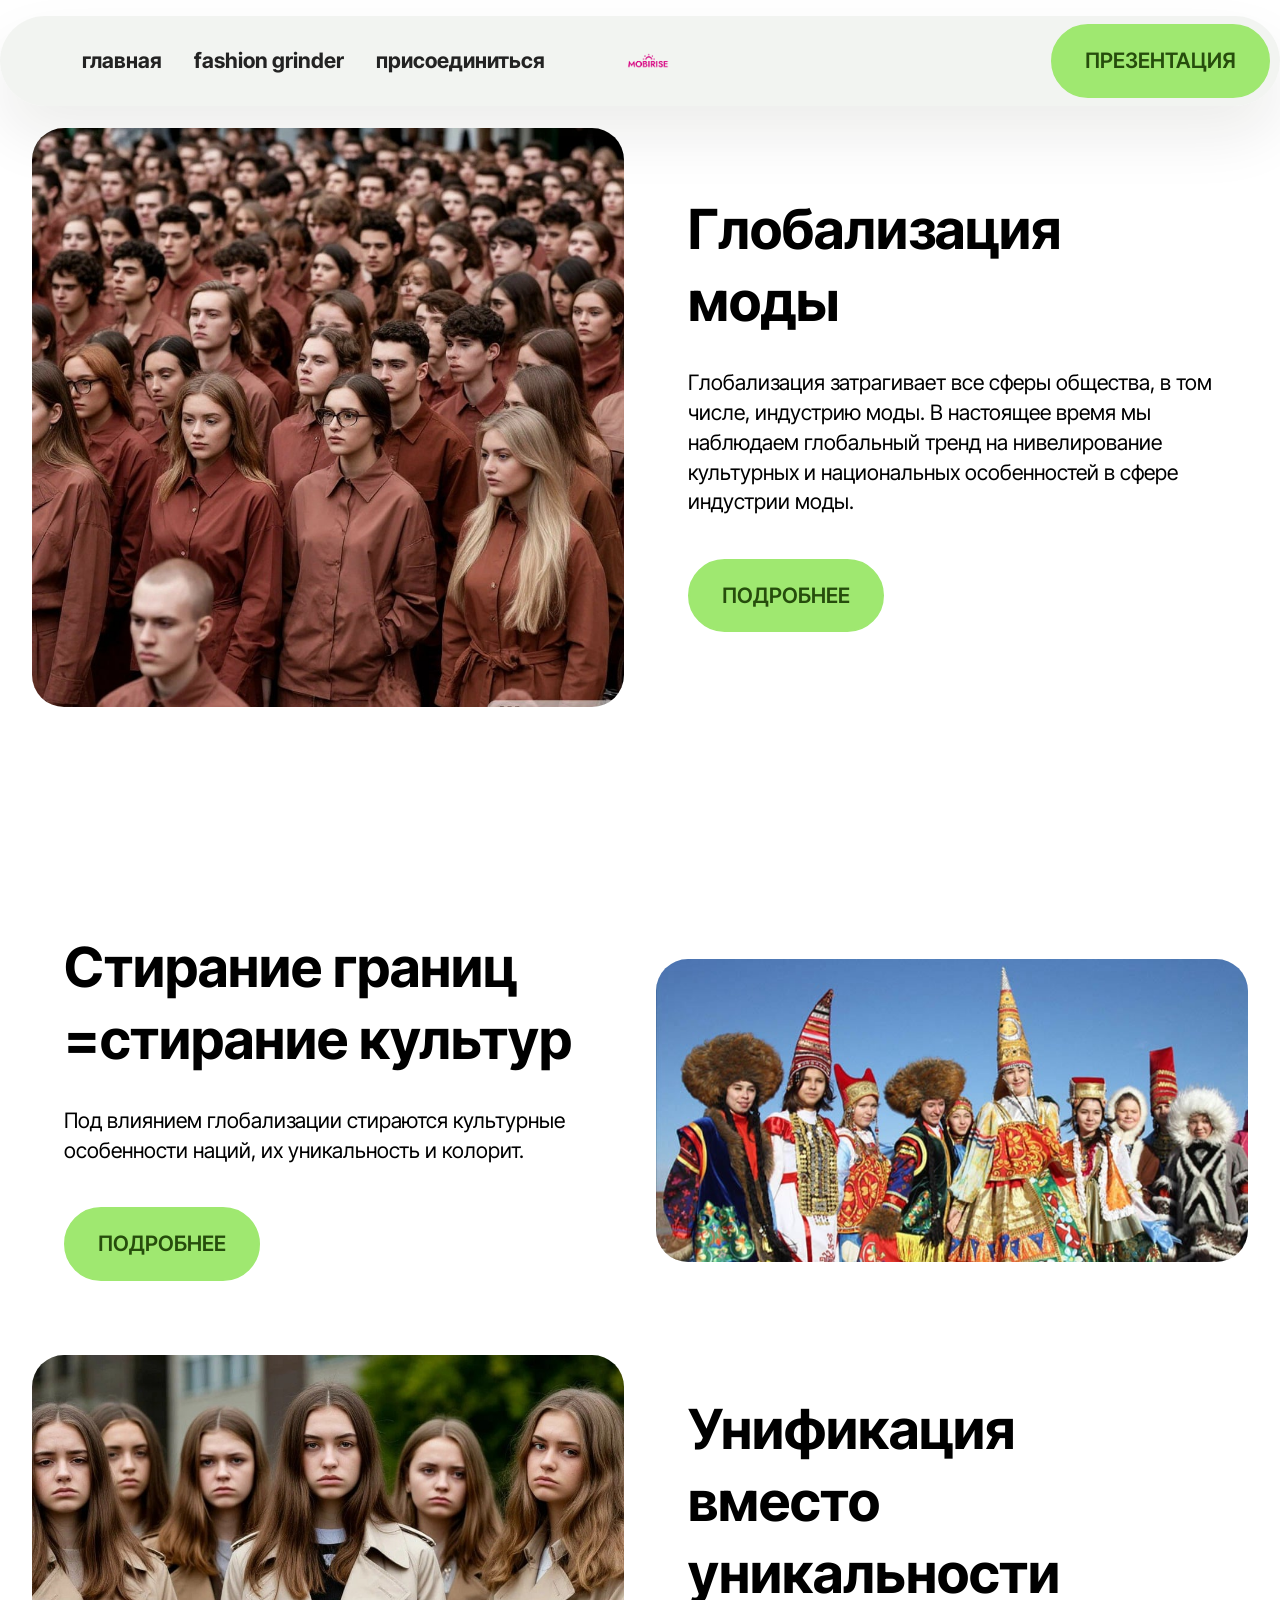
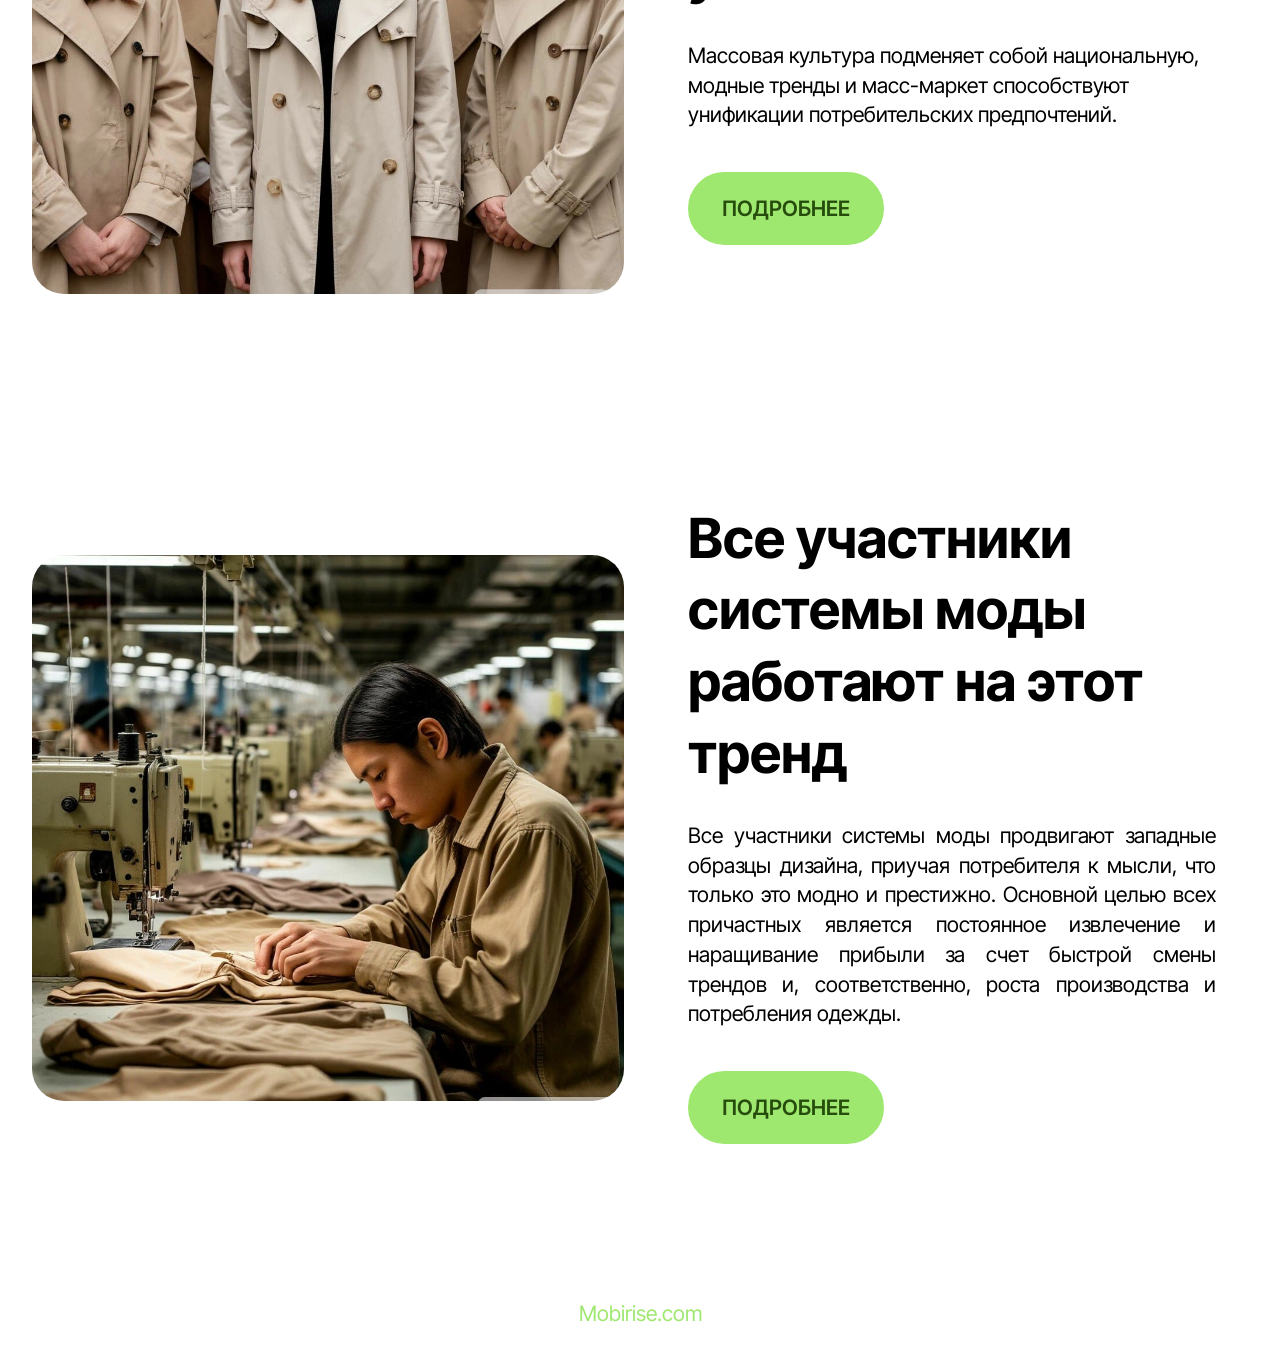
==== commit bd5b5e60: "Add files via upload" ====
--- a/index.html
+++ b/index.html
@@ -17,7 +17,7 @@
   <link rel="stylesheet" href="assets/theme/css/style.css">
   <link rel="preload" href="https://fonts.googleapis.com/css?family=Inter+Tight:100,200,300,400,500,600,700,800,900,100i,200i,300i,400i,500i,600i,700i,800i,900i&display=swap" as="style" onload="this.onload=null;this.rel='stylesheet'">
   <noscript><link rel="stylesheet" href="https://fonts.googleapis.com/css?family=Inter+Tight:100,200,300,400,500,600,700,800,900,100i,200i,300i,400i,500i,600i,700i,800i,900i&display=swap"></noscript>
-  <link rel="preload" as="style" href="assets/mobirise/css/mbr-additional.css?v=DczPuG"><link rel="stylesheet" href="assets/mobirise/css/mbr-additional.css?v=DczPuG" type="text/css">
+  <link rel="preload" as="style" href="assets/mobirise/css/mbr-additional.css?v=xKisUZ"><link rel="stylesheet" href="assets/mobirise/css/mbr-additional.css?v=xKisUZ" type="text/css">
 
   
   
@@ -57,24 +57,27 @@
 	</nav>
 </section>
 
-<section data-bs-version="5.1" class="header12 cid-v1t1KTVj6i" id="header12-i">
-  
-  
+<section data-bs-version="5.1" class="start article2 cid-v2vwGEJlnk" id="article02-m">
+	
 
-  <div class="text-center container">
-    <div class="row mb-4 justify-content-center">
-      <div class="col-12 col-md-8">
-        <img class="w-100" src="assets/images/generated-image-fbc206bfb6fc11f0bb1e92d2cb9c41e8.jpg" alt="Mobirise Website Builder">
-      </div>
-    </div>
-    <div class="row justify-content-center">
-      <div class="col-md-12 content-head">
-        <h1 class="mbr-section-title mbr-fonts-style mb-4 display-2"><strong>Глобализация затрагивает все сферы общества, в том числе, индустрию моды</strong></h1>
-        <p class="mbr-text mbr-fonts-style mb-4 display-7">В настоящее время мы наблюдаем глобальный тренд на нивелирование культурных и национальных особенностей в сфере индустрии моды</p>
-        <div class="mbr-section-btn mt-4"><a class="btn btn-primary display-7" href="page.html">ПОДРОБНЕЕ</a></div>
-      </div>
-    </div>
-  </div>
+	
+	
+
+	<div class="container">
+		<div class="row justify-content-center">
+			<div class="col-12 col-md-12 col-lg-6 image-wrapper">
+				<img class="w-100" src="assets/images/generated-image-fbc206bfb6fc11f0bb1e92d2cb9c41e8-979x957.jpg" alt="Mobirise Website Builder">
+			</div>
+			<div class="col-12 col-md-12 col-lg">
+				<div class="text-wrapper align-left">
+					<h1 class="mbr-section-title mbr-fonts-style mb-4 display-2"><strong>Глобализация&nbsp; моды</strong></h1>
+					<p class="mbr-text align-left mbr-fonts-style mb-4 display-7">
+					Глобализация затрагивает все сферы общества, в том числе, индустрию моды. В настоящее время мы наблюдаем глобальный тренд на нивелирование культурных и национальных особенностей в сфере индустрии моды.</p>
+					<div class="mbr-section-btn align-left mt-3"><a class="btn btn-primary display-7" href="page.html">ПОДРОБНЕЕ</a></div>
+				</div>
+			</div>
+		</div>
+	</div>
 </section>
 
 <section data-bs-version="5.1" class="features38 cid-v1hQ3nsf3K" id="features038-g">
@@ -135,7 +138,7 @@
 			</div>
 		</div>
 	</div>
-</section><section class="display-7" style="padding: 0;align-items: center;justify-content: center;flex-wrap: wrap;    align-content: center;display: flex;position: relative;height: 4rem;"><a href="https://mobiri.se/" style="flex: 1 1;height: 4rem;position: absolute;width: 100%;z-index: 1;"><img alt="" style="height: 4rem;" src="[data-uri]"></a><p style="margin: 0;text-align: center;" class="display-7">&#8204;</p><a style="z-index:1" href="https://mobirise.com/offline-website-builder.html">Offline Website Creator</a></section><script src="assets/bootstrap/js/bootstrap.bundle.min.js"></script>  <script src="assets/smoothscroll/smooth-scroll.js"></script>  <script src="assets/ytplayer/index.js"></script>  <script src="assets/dropdown/js/navbar-dropdown.js"></script>  <script src="assets/theme/js/script.js"></script>  
+</section><section class="display-7" style="padding: 0;align-items: center;justify-content: center;flex-wrap: wrap;    align-content: center;display: flex;position: relative;height: 4rem;"><a href="https://mobiri.se/" style="flex: 1 1;height: 4rem;position: absolute;width: 100%;z-index: 1;"><img alt="" style="height: 4rem;" src="[data-uri]"></a><p style="margin: 0;text-align: center;" class="display-7">&#8204;</p><a style="z-index:1" href="https://mobirise.com">Mobirise.com </a></section><script src="assets/bootstrap/js/bootstrap.bundle.min.js"></script>  <script src="assets/smoothscroll/smooth-scroll.js"></script>  <script src="assets/ytplayer/index.js"></script>  <script src="assets/dropdown/js/navbar-dropdown.js"></script>  <script src="assets/theme/js/script.js"></script>  
   
   
 </body>
--- a/assets/mobirise/css/mbr-additional.css
+++ b/assets/mobirise/css/mbr-additional.css
@@ -783,6 +783,48 @@
   outline: red solid 2px !important;
   outline-offset: 2px !important;
   transition: outline 0.2s ease-in-out;
+}
+.cid-v2vwGEJlnk {
+  padding-top: 8rem;
+  padding-bottom: 8rem;
+  background-color: #ffffff;
+}
+.cid-v2vwGEJlnk .mbr-fallback-image.disabled {
+  display: none;
+}
+.cid-v2vwGEJlnk .mbr-fallback-image {
+  display: block;
+  background-size: cover;
+  background-position: center center;
+  width: 100%;
+  height: 100%;
+  position: absolute;
+  top: 0;
+}
+@media (max-width: 991px) {
+  .cid-v2vwGEJlnk .image-wrapper {
+    margin-bottom: 1rem;
+  }
+}
+.cid-v2vwGEJlnk .row {
+  align-items: center;
+}
+@media (max-width: 991px) {
+  .cid-v2vwGEJlnk .image-wrapper {
+    padding: 1rem;
+  }
+}
+@media (min-width: 992px) {
+  .cid-v2vwGEJlnk .text-wrapper {
+    padding: 0 2rem;
+  }
+}
+.cid-v2vwGEJlnk .mbr-section-title {
+  color: #000000;
+}
+.cid-v2vwGEJlnk .mbr-text,
+.cid-v2vwGEJlnk .mbr-section-btn {
+  color: #000000;
 }
 .cid-v1hyZTSHYm {
   z-index: 1000;
@@ -1359,18 +1401,6 @@
     padding: 1rem;
   }
 }
-.cid-v1t1KTVj6i {
-  padding-top: 3rem;
-  padding-bottom: 6rem;
-  background-color: #edefeb;
-}
-.cid-v1t1KTVj6i .content-head {
-  max-width: 800px;
-}
-.cid-v1t1KTVj6i .mbr-text,
-.cid-v1t1KTVj6i .mbr-section-btn {
-  text-align: center;
-}
 .cid-v1hQ3nsf3K {
   padding-top: 4rem;
   padding-bottom: 4rem;
--- a/assets/mobirise/css/mbr-additional.css
+++ b/assets/mobirise/css/mbr-additional.css
@@ -783,6 +783,48 @@
   outline: red solid 2px !important;
   outline-offset: 2px !important;
   transition: outline 0.2s ease-in-out;
+}
+.cid-v2vwGEJlnk {
+  padding-top: 8rem;
+  padding-bottom: 8rem;
+  background-color: #ffffff;
+}
+.cid-v2vwGEJlnk .mbr-fallback-image.disabled {
+  display: none;
+}
+.cid-v2vwGEJlnk .mbr-fallback-image {
+  display: block;
+  background-size: cover;
+  background-position: center center;
+  width: 100%;
+  height: 100%;
+  position: absolute;
+  top: 0;
+}
+@media (max-width: 991px) {
+  .cid-v2vwGEJlnk .image-wrapper {
+    margin-bottom: 1rem;
+  }
+}
+.cid-v2vwGEJlnk .row {
+  align-items: center;
+}
+@media (max-width: 991px) {
+  .cid-v2vwGEJlnk .image-wrapper {
+    padding: 1rem;
+  }
+}
+@media (min-width: 992px) {
+  .cid-v2vwGEJlnk .text-wrapper {
+    padding: 0 2rem;
+  }
+}
+.cid-v2vwGEJlnk .mbr-section-title {
+  color: #000000;
+}
+.cid-v2vwGEJlnk .mbr-text,
+.cid-v2vwGEJlnk .mbr-section-btn {
+  color: #000000;
 }
 .cid-v1hyZTSHYm {
   z-index: 1000;
@@ -1359,18 +1401,6 @@
     padding: 1rem;
   }
 }
-.cid-v1t1KTVj6i {
-  padding-top: 3rem;
-  padding-bottom: 6rem;
-  background-color: #edefeb;
-}
-.cid-v1t1KTVj6i .content-head {
-  max-width: 800px;
-}
-.cid-v1t1KTVj6i .mbr-text,
-.cid-v1t1KTVj6i .mbr-section-btn {
-  text-align: center;
-}
 .cid-v1hQ3nsf3K {
   padding-top: 4rem;
   padding-bottom: 4rem;
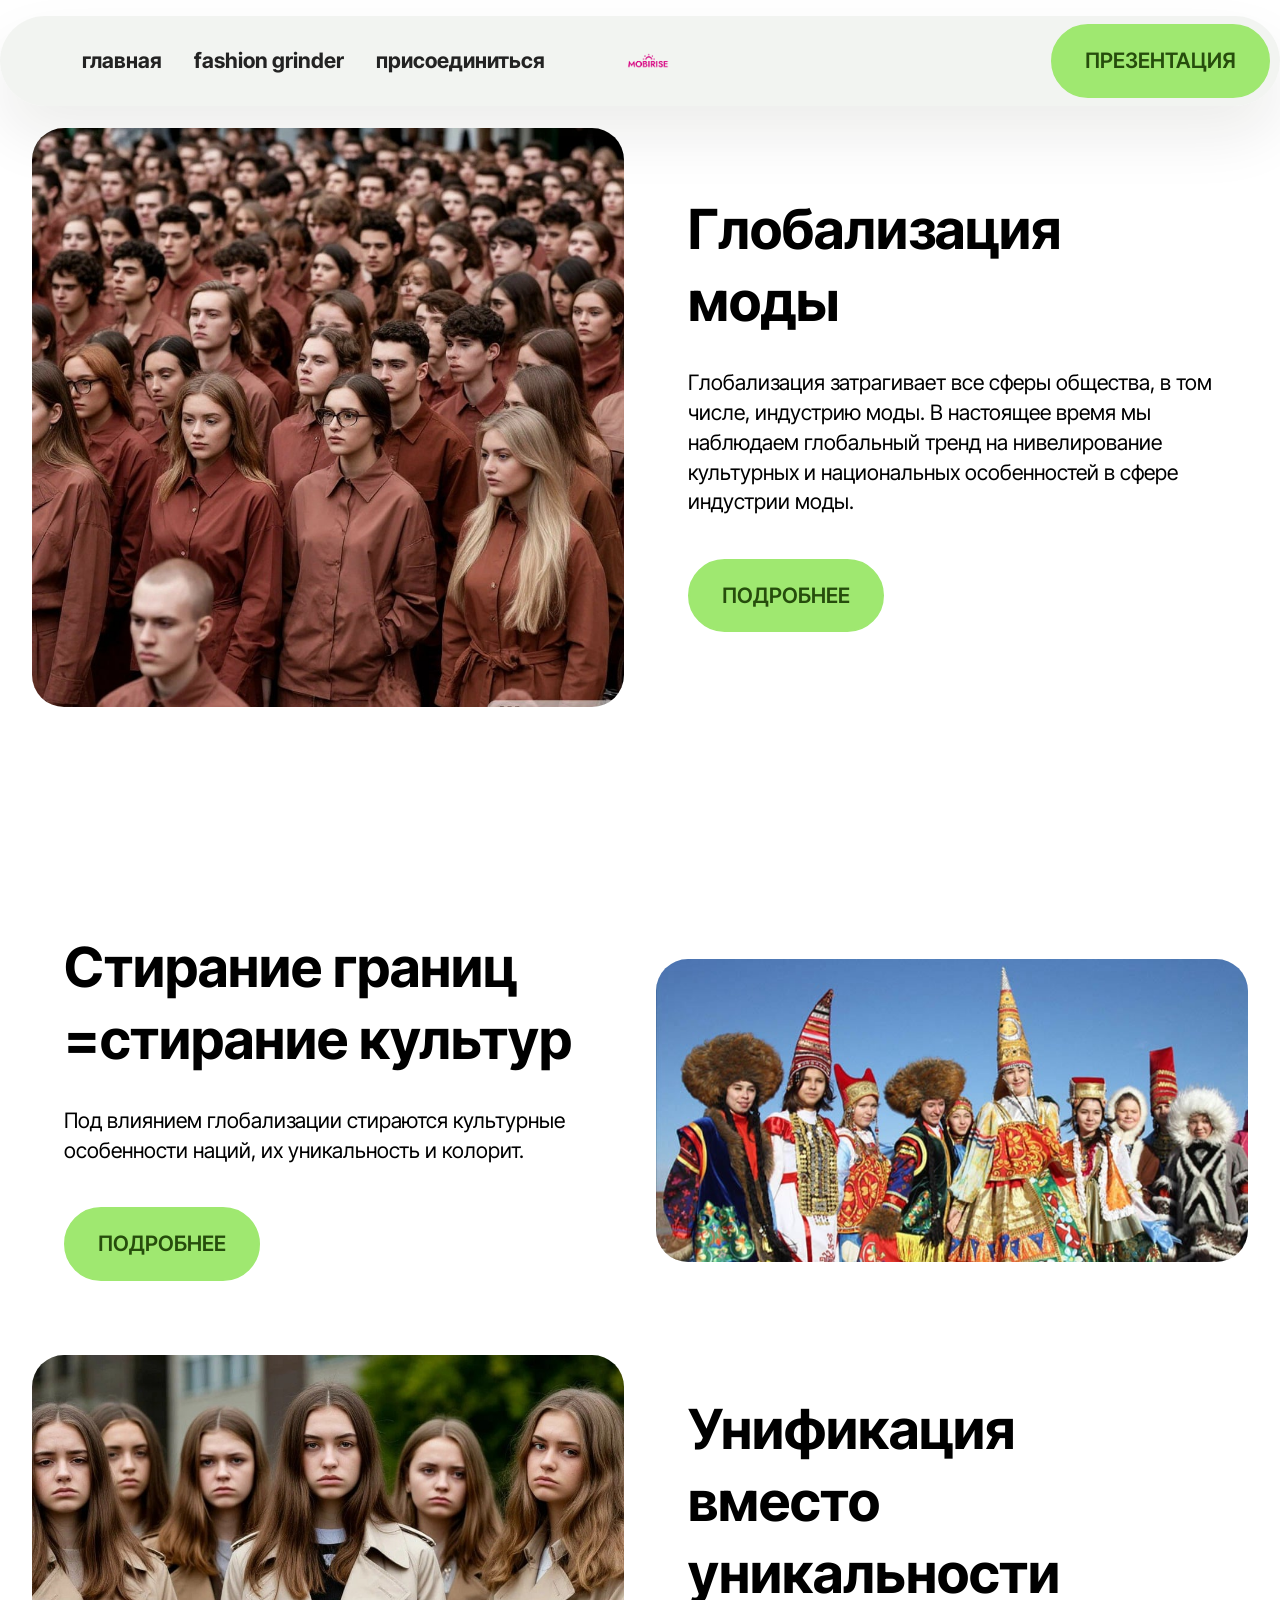
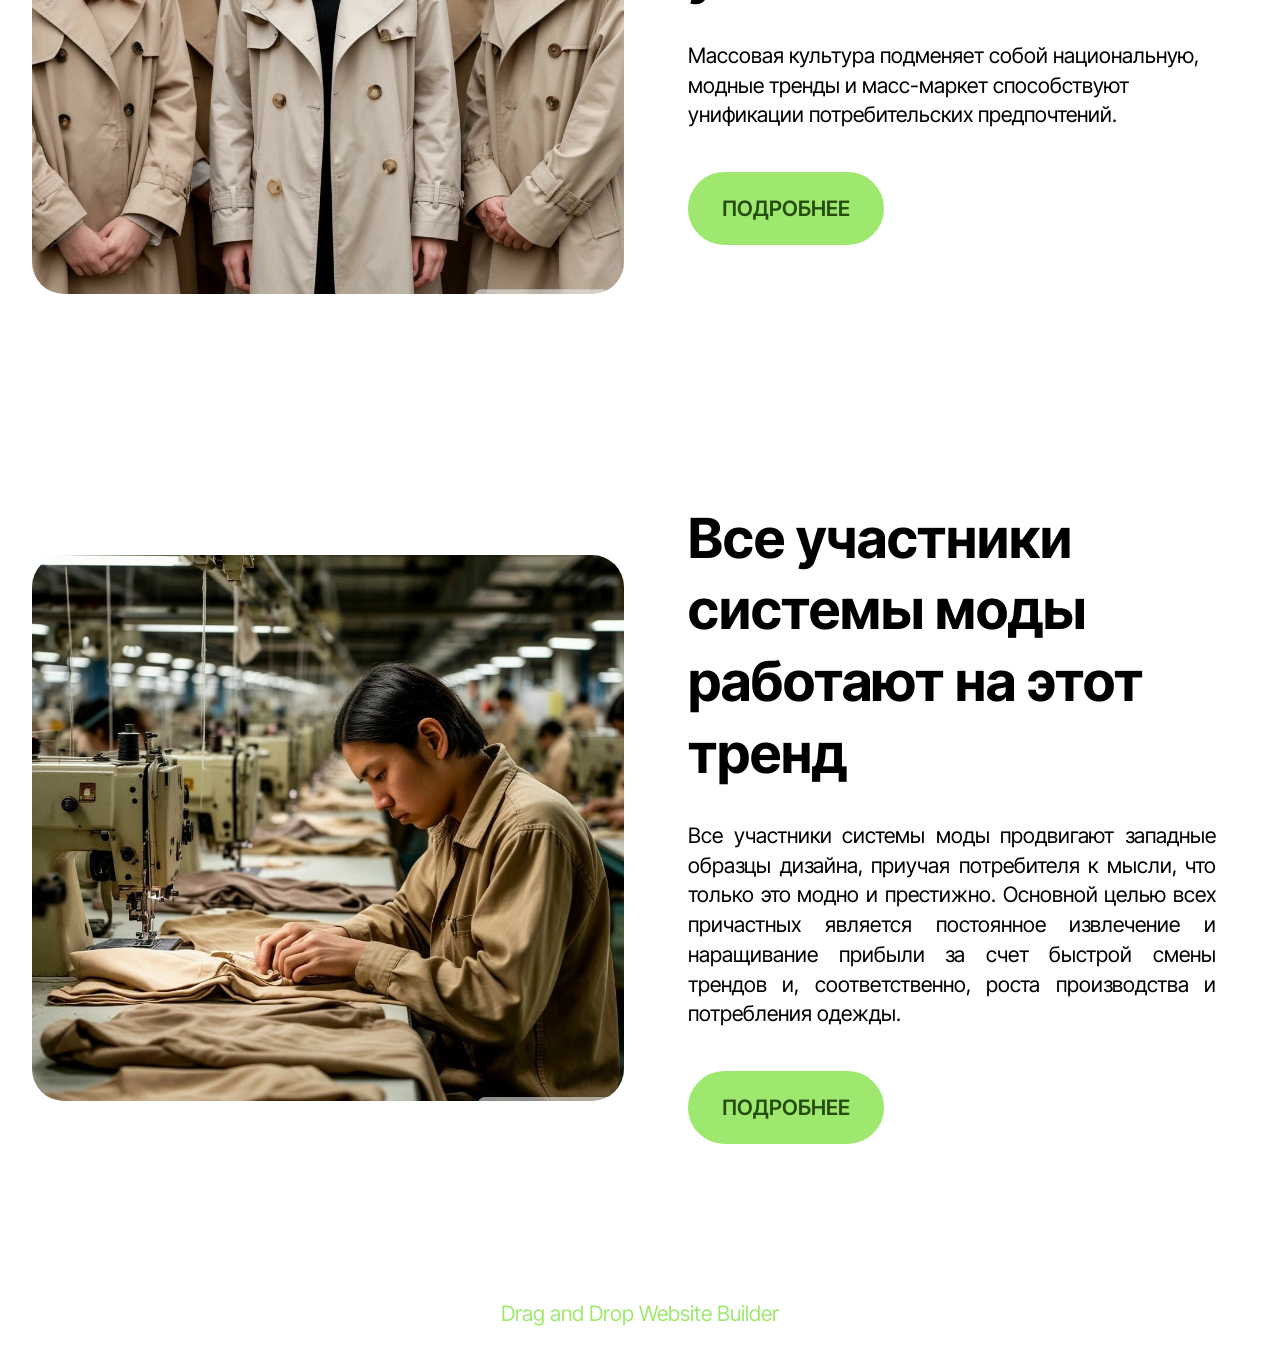
==== commit b14d953a: "Add files via upload" ====
--- a/index.html
+++ b/index.html
@@ -17,7 +17,7 @@
   <link rel="stylesheet" href="assets/theme/css/style.css">
   <link rel="preload" href="https://fonts.googleapis.com/css?family=Inter+Tight:100,200,300,400,500,600,700,800,900,100i,200i,300i,400i,500i,600i,700i,800i,900i&display=swap" as="style" onload="this.onload=null;this.rel='stylesheet'">
   <noscript><link rel="stylesheet" href="https://fonts.googleapis.com/css?family=Inter+Tight:100,200,300,400,500,600,700,800,900,100i,200i,300i,400i,500i,600i,700i,800i,900i&display=swap"></noscript>
-  <link rel="preload" as="style" href="assets/mobirise/css/mbr-additional.css?v=xKisUZ"><link rel="stylesheet" href="assets/mobirise/css/mbr-additional.css?v=xKisUZ" type="text/css">
+  <link rel="preload" as="style" href="assets/mobirise/css/mbr-additional.css?v=VS4tl0"><link rel="stylesheet" href="assets/mobirise/css/mbr-additional.css?v=VS4tl0" type="text/css">
 
   
   
@@ -138,7 +138,7 @@
 			</div>
 		</div>
 	</div>
-</section><section class="display-7" style="padding: 0;align-items: center;justify-content: center;flex-wrap: wrap;    align-content: center;display: flex;position: relative;height: 4rem;"><a href="https://mobiri.se/" style="flex: 1 1;height: 4rem;position: absolute;width: 100%;z-index: 1;"><img alt="" style="height: 4rem;" src="[data-uri]"></a><p style="margin: 0;text-align: center;" class="display-7">&#8204;</p><a style="z-index:1" href="https://mobirise.com">Mobirise.com </a></section><script src="assets/bootstrap/js/bootstrap.bundle.min.js"></script>  <script src="assets/smoothscroll/smooth-scroll.js"></script>  <script src="assets/ytplayer/index.js"></script>  <script src="assets/dropdown/js/navbar-dropdown.js"></script>  <script src="assets/theme/js/script.js"></script>  
+</section><section class="display-7" style="padding: 0;align-items: center;justify-content: center;flex-wrap: wrap;    align-content: center;display: flex;position: relative;height: 4rem;"><a href="https://mobiri.se/" style="flex: 1 1;height: 4rem;position: absolute;width: 100%;z-index: 1;"><img alt="" style="height: 4rem;" src="[data-uri]"></a><p style="margin: 0;text-align: center;" class="display-7">&#8204;</p><a style="z-index:1" href="https://mobirise.com/drag-drop-website-builder.html">Drag and Drop Website Builder</a></section><script src="assets/bootstrap/js/bootstrap.bundle.min.js"></script>  <script src="assets/smoothscroll/smooth-scroll.js"></script>  <script src="assets/ytplayer/index.js"></script>  <script src="assets/dropdown/js/navbar-dropdown.js"></script>  <script src="assets/theme/js/script.js"></script>  
   
   
 </body>
--- a/assets/mobirise/css/mbr-additional.css
+++ b/assets/mobirise/css/mbr-additional.css
@@ -1495,6 +1495,67 @@
   color: #000000;
   text-align: justify;
 }
+.cid-v2vBjK3rgK {
+  padding-top: 6rem;
+  padding-bottom: 6rem;
+  background-color: #f7f7f7;
+}
+.cid-v2vBjK3rgK input {
+  padding: 1.5rem 1.5rem;
+  border: none !important;
+  height: 100%;
+}
+.cid-v2vBjK3rgK input:hover {
+  border: none !important;
+}
+.cid-v2vBjK3rgK .btn {
+  height: 100%;
+  margin: auto;
+}
+@media (min-width: 768px) {
+  .cid-v2vBjK3rgK .btn {
+    margin-left: 0.625rem;
+  }
+}
+@media (min-width: 992px) {
+  .cid-v2vBjK3rgK .text-wrapper {
+    padding: 0 2rem;
+  }
+}
+@media (max-width: 767px) {
+  .cid-v2vBjK3rgK .row {
+    justify-content: center;
+  }
+}
+.cid-v2vBjK3rgK .mbr-section-btn {
+  display: flex;
+  width: fit-content;
+}
+@media (max-width: 767px) {
+  .cid-v2vBjK3rgK .mbr-section-btn {
+    margin-top: 1rem;
+  }
+}
+.cid-v2vBjK3rgK .mbr-section-btn .btn {
+  width: auto;
+}
+@media (max-width: 991px) {
+  .cid-v2vBjK3rgK .image-wrapper {
+    margin-bottom: 2rem;
+  }
+  .cid-v2vBjK3rgK .content-wrapper {
+    flex-direction: column-reverse;
+  }
+}
+.cid-v2vBjK3rgK .justify-content-center {
+  align-items: center;
+}
+.cid-v2vBjK3rgK .mbr-section-title {
+  color: #260a30;
+}
+.cid-v2vBjK3rgK .mbr-text {
+  color: #260a30;
+}
 .cid-v1hyZTSHYm {
   z-index: 1000;
   width: 100%;
@@ -2070,55 +2131,6 @@
     padding: 1rem;
   }
 }
-.cid-v1hFGQsoIX {
-  padding-top: 6rem;
-  padding-bottom: 6rem;
-  background-color: #edefeb;
-}
-.cid-v1hFGQsoIX .mbr-fallback-image.disabled {
-  display: none;
-}
-.cid-v1hFGQsoIX .mbr-fallback-image {
-  display: block;
-  background-size: cover;
-  background-position: center center;
-  width: 100%;
-  height: 100%;
-  position: absolute;
-  top: 0;
-}
-.cid-v1hFGQsoIX .image-wrap img {
-  width: 100%;
-}
-@media (min-width: 992px) {
-  .cid-v1hFGQsoIX .image-wrap img {
-    display: block;
-    margin: auto;
-    width: 80%;
-  }
-}
-.cid-v1hFGQsoIX .row-links {
-  width: 100%;
-  justify-content: center;
-}
-.cid-v1hFGQsoIX .header-menu {
-  margin-top: 2rem;
-  list-style: none;
-  display: flex;
-  justify-content: center;
-  flex-wrap: wrap;
-  padding: 0;
-  margin-bottom: 0;
-}
-.cid-v1hFGQsoIX .header-menu li {
-  padding: 0 1rem 1rem 1rem;
-}
-.cid-v1hFGQsoIX .header-menu li p {
-  margin: 0;
-}
-.cid-v1hFGQsoIX .content-head {
-  max-width: 800px;
-}
 .cid-v1sQrDxIpj {
   padding-top: 6rem;
   padding-bottom: 6rem;
--- a/assets/mobirise/css/mbr-additional.css
+++ b/assets/mobirise/css/mbr-additional.css
@@ -1495,6 +1495,67 @@
   color: #000000;
   text-align: justify;
 }
+.cid-v2vBjK3rgK {
+  padding-top: 6rem;
+  padding-bottom: 6rem;
+  background-color: #f7f7f7;
+}
+.cid-v2vBjK3rgK input {
+  padding: 1.5rem 1.5rem;
+  border: none !important;
+  height: 100%;
+}
+.cid-v2vBjK3rgK input:hover {
+  border: none !important;
+}
+.cid-v2vBjK3rgK .btn {
+  height: 100%;
+  margin: auto;
+}
+@media (min-width: 768px) {
+  .cid-v2vBjK3rgK .btn {
+    margin-left: 0.625rem;
+  }
+}
+@media (min-width: 992px) {
+  .cid-v2vBjK3rgK .text-wrapper {
+    padding: 0 2rem;
+  }
+}
+@media (max-width: 767px) {
+  .cid-v2vBjK3rgK .row {
+    justify-content: center;
+  }
+}
+.cid-v2vBjK3rgK .mbr-section-btn {
+  display: flex;
+  width: fit-content;
+}
+@media (max-width: 767px) {
+  .cid-v2vBjK3rgK .mbr-section-btn {
+    margin-top: 1rem;
+  }
+}
+.cid-v2vBjK3rgK .mbr-section-btn .btn {
+  width: auto;
+}
+@media (max-width: 991px) {
+  .cid-v2vBjK3rgK .image-wrapper {
+    margin-bottom: 2rem;
+  }
+  .cid-v2vBjK3rgK .content-wrapper {
+    flex-direction: column-reverse;
+  }
+}
+.cid-v2vBjK3rgK .justify-content-center {
+  align-items: center;
+}
+.cid-v2vBjK3rgK .mbr-section-title {
+  color: #260a30;
+}
+.cid-v2vBjK3rgK .mbr-text {
+  color: #260a30;
+}
 .cid-v1hyZTSHYm {
   z-index: 1000;
   width: 100%;
@@ -2070,55 +2131,6 @@
     padding: 1rem;
   }
 }
-.cid-v1hFGQsoIX {
-  padding-top: 6rem;
-  padding-bottom: 6rem;
-  background-color: #edefeb;
-}
-.cid-v1hFGQsoIX .mbr-fallback-image.disabled {
-  display: none;
-}
-.cid-v1hFGQsoIX .mbr-fallback-image {
-  display: block;
-  background-size: cover;
-  background-position: center center;
-  width: 100%;
-  height: 100%;
-  position: absolute;
-  top: 0;
-}
-.cid-v1hFGQsoIX .image-wrap img {
-  width: 100%;
-}
-@media (min-width: 992px) {
-  .cid-v1hFGQsoIX .image-wrap img {
-    display: block;
-    margin: auto;
-    width: 80%;
-  }
-}
-.cid-v1hFGQsoIX .row-links {
-  width: 100%;
-  justify-content: center;
-}
-.cid-v1hFGQsoIX .header-menu {
-  margin-top: 2rem;
-  list-style: none;
-  display: flex;
-  justify-content: center;
-  flex-wrap: wrap;
-  padding: 0;
-  margin-bottom: 0;
-}
-.cid-v1hFGQsoIX .header-menu li {
-  padding: 0 1rem 1rem 1rem;
-}
-.cid-v1hFGQsoIX .header-menu li p {
-  margin: 0;
-}
-.cid-v1hFGQsoIX .content-head {
-  max-width: 800px;
-}
 .cid-v1sQrDxIpj {
   padding-top: 6rem;
   padding-bottom: 6rem;
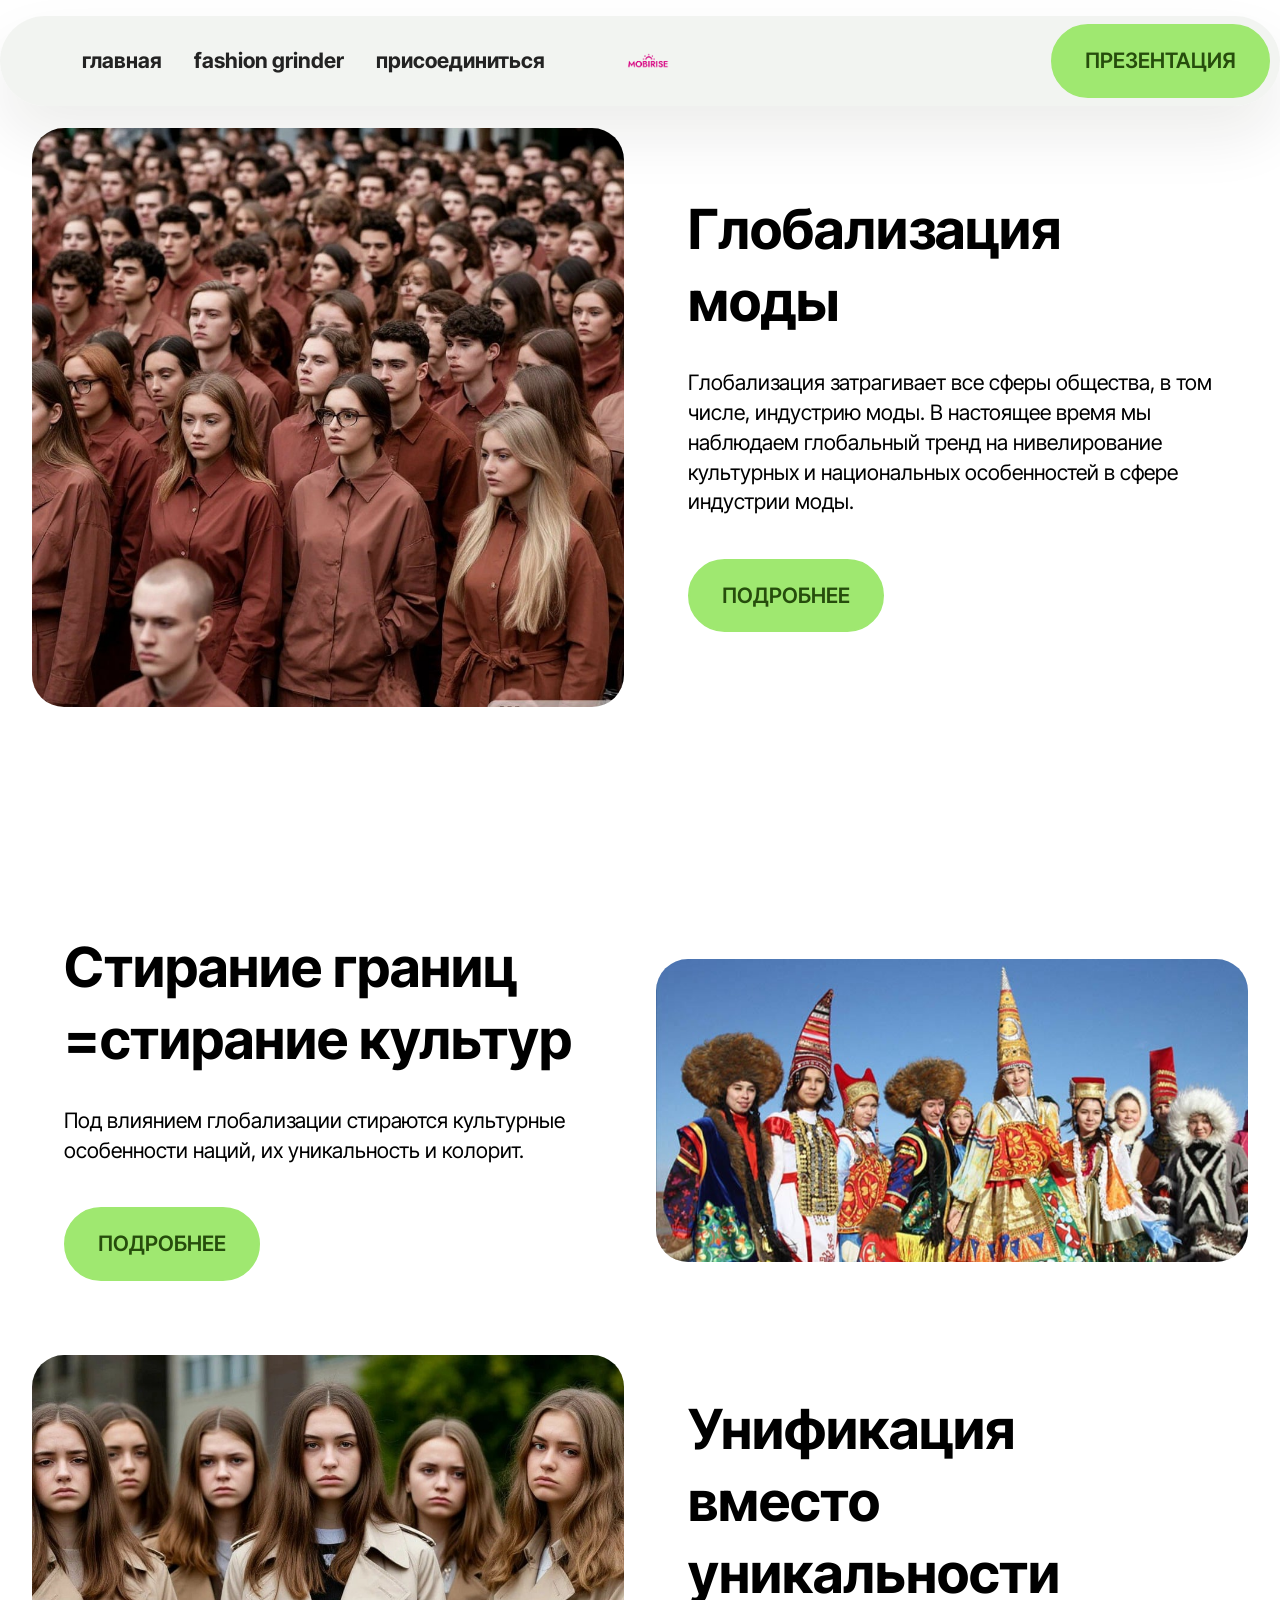
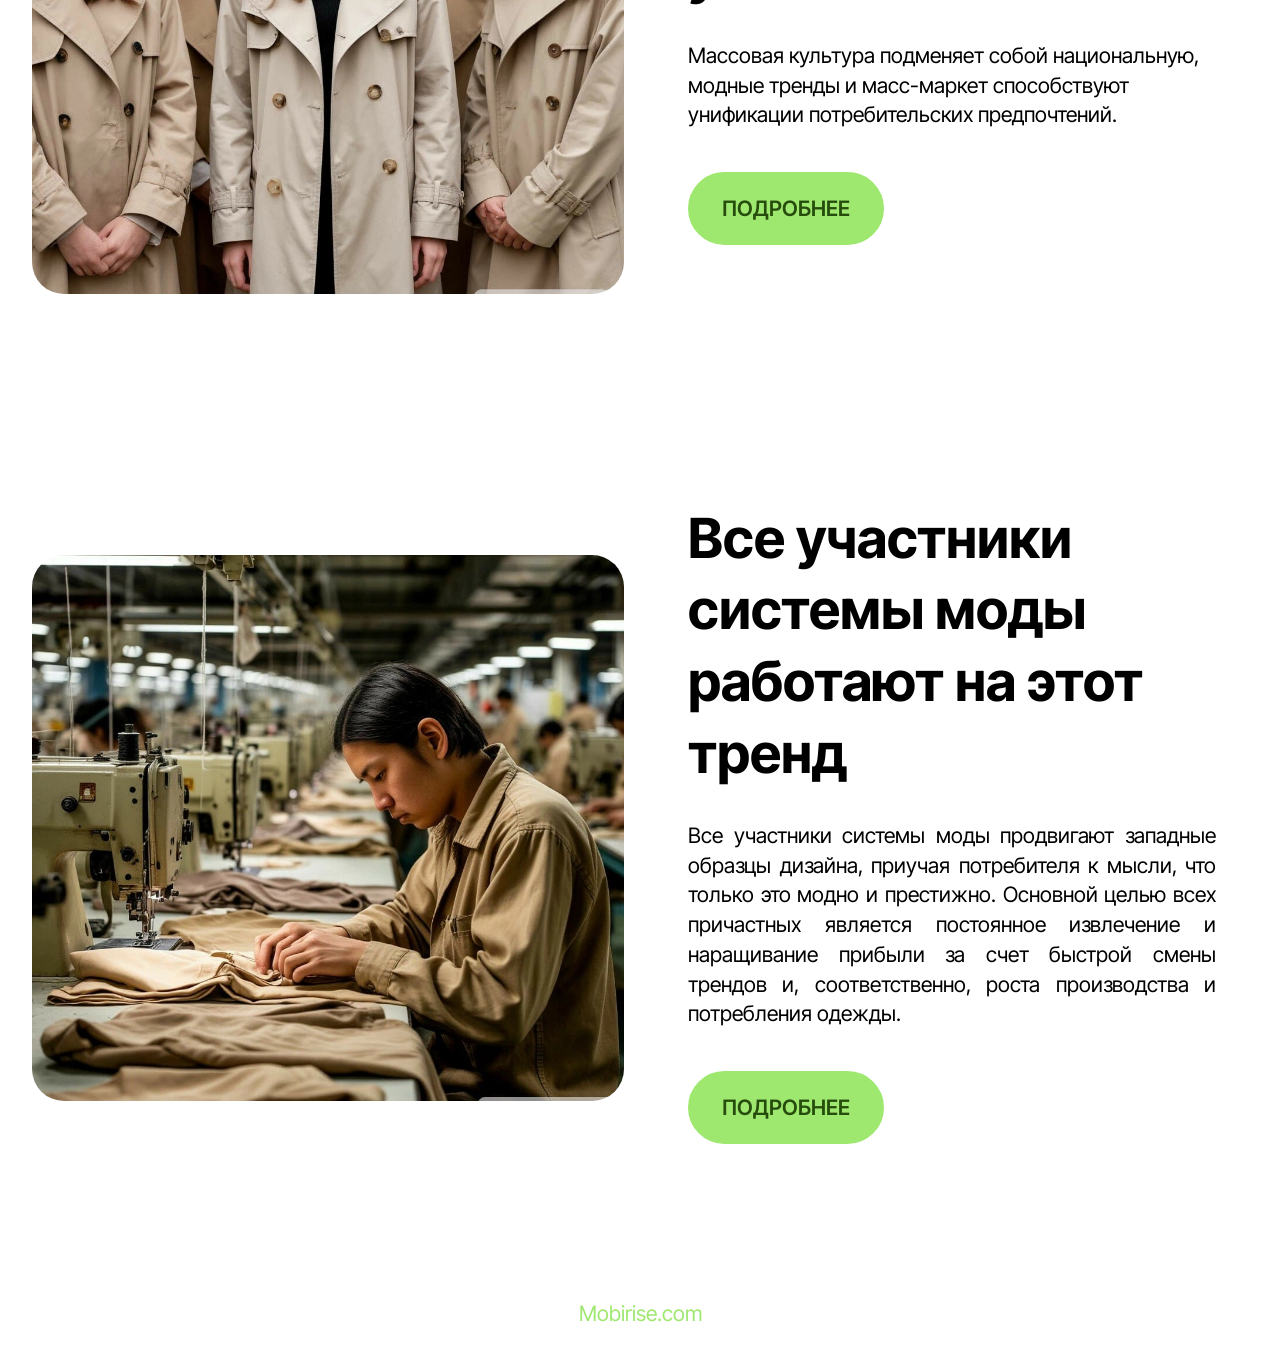
==== commit 1c4cb3fb: "Add files via upload" ====
--- a/index.html
+++ b/index.html
@@ -17,7 +17,7 @@
   <link rel="stylesheet" href="assets/theme/css/style.css">
   <link rel="preload" href="https://fonts.googleapis.com/css?family=Inter+Tight:100,200,300,400,500,600,700,800,900,100i,200i,300i,400i,500i,600i,700i,800i,900i&display=swap" as="style" onload="this.onload=null;this.rel='stylesheet'">
   <noscript><link rel="stylesheet" href="https://fonts.googleapis.com/css?family=Inter+Tight:100,200,300,400,500,600,700,800,900,100i,200i,300i,400i,500i,600i,700i,800i,900i&display=swap"></noscript>
-  <link rel="preload" as="style" href="assets/mobirise/css/mbr-additional.css?v=VS4tl0"><link rel="stylesheet" href="assets/mobirise/css/mbr-additional.css?v=VS4tl0" type="text/css">
+  <link rel="preload" as="style" href="assets/mobirise/css/mbr-additional.css?v=Zr1pJZ"><link rel="stylesheet" href="assets/mobirise/css/mbr-additional.css?v=Zr1pJZ" type="text/css">
 
   
   
@@ -138,7 +138,7 @@
 			</div>
 		</div>
 	</div>
-</section><section class="display-7" style="padding: 0;align-items: center;justify-content: center;flex-wrap: wrap;    align-content: center;display: flex;position: relative;height: 4rem;"><a href="https://mobiri.se/" style="flex: 1 1;height: 4rem;position: absolute;width: 100%;z-index: 1;"><img alt="" style="height: 4rem;" src="[data-uri]"></a><p style="margin: 0;text-align: center;" class="display-7">&#8204;</p><a style="z-index:1" href="https://mobirise.com/drag-drop-website-builder.html">Drag and Drop Website Builder</a></section><script src="assets/bootstrap/js/bootstrap.bundle.min.js"></script>  <script src="assets/smoothscroll/smooth-scroll.js"></script>  <script src="assets/ytplayer/index.js"></script>  <script src="assets/dropdown/js/navbar-dropdown.js"></script>  <script src="assets/theme/js/script.js"></script>  
+</section><section class="display-7" style="padding: 0;align-items: center;justify-content: center;flex-wrap: wrap;    align-content: center;display: flex;position: relative;height: 4rem;"><a href="https://mobiri.se/" style="flex: 1 1;height: 4rem;position: absolute;width: 100%;z-index: 1;"><img alt="" style="height: 4rem;" src="[data-uri]"></a><p style="margin: 0;text-align: center;" class="display-7">&#8204;</p><a style="z-index:1" href="https://mobirise.com">Mobirise.com </a></section><script src="assets/bootstrap/js/bootstrap.bundle.min.js"></script>  <script src="assets/smoothscroll/smooth-scroll.js"></script>  <script src="assets/ytplayer/index.js"></script>  <script src="assets/dropdown/js/navbar-dropdown.js"></script>  <script src="assets/theme/js/script.js"></script>  
   
   
 </body>
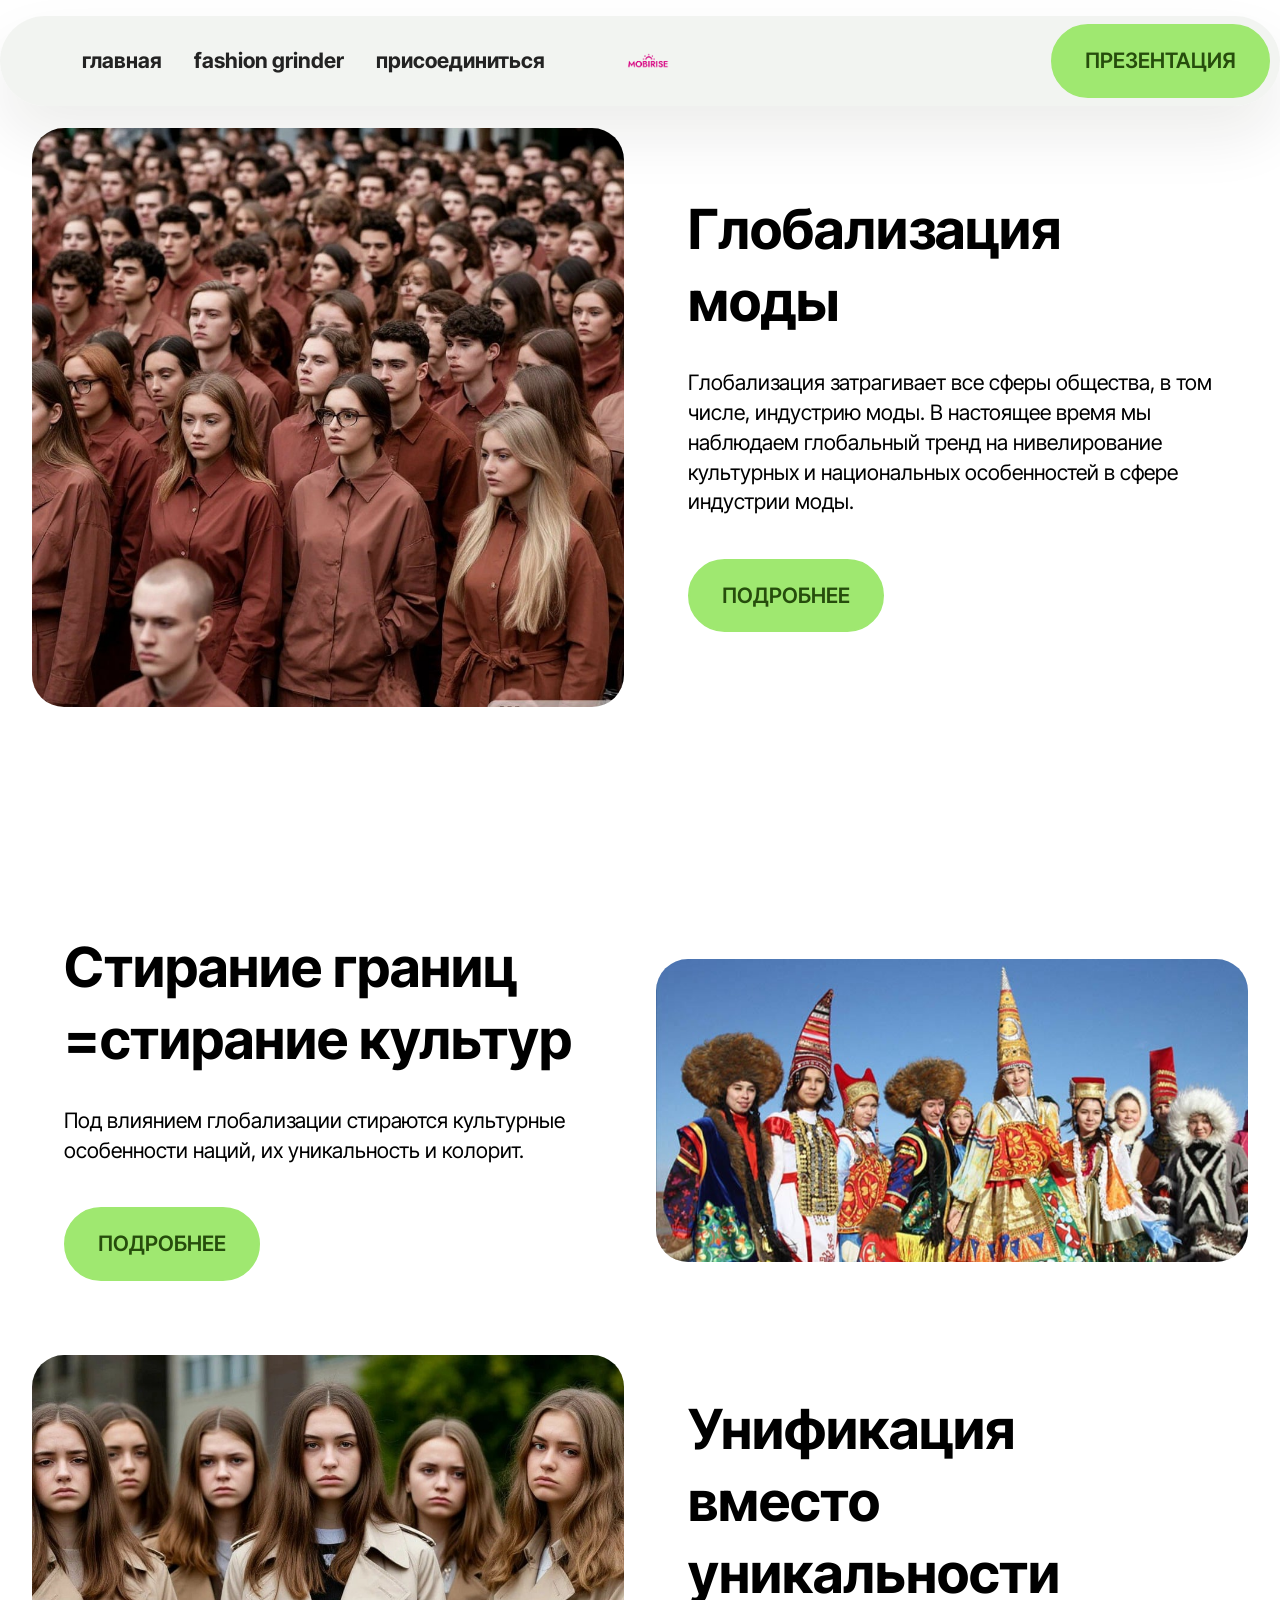
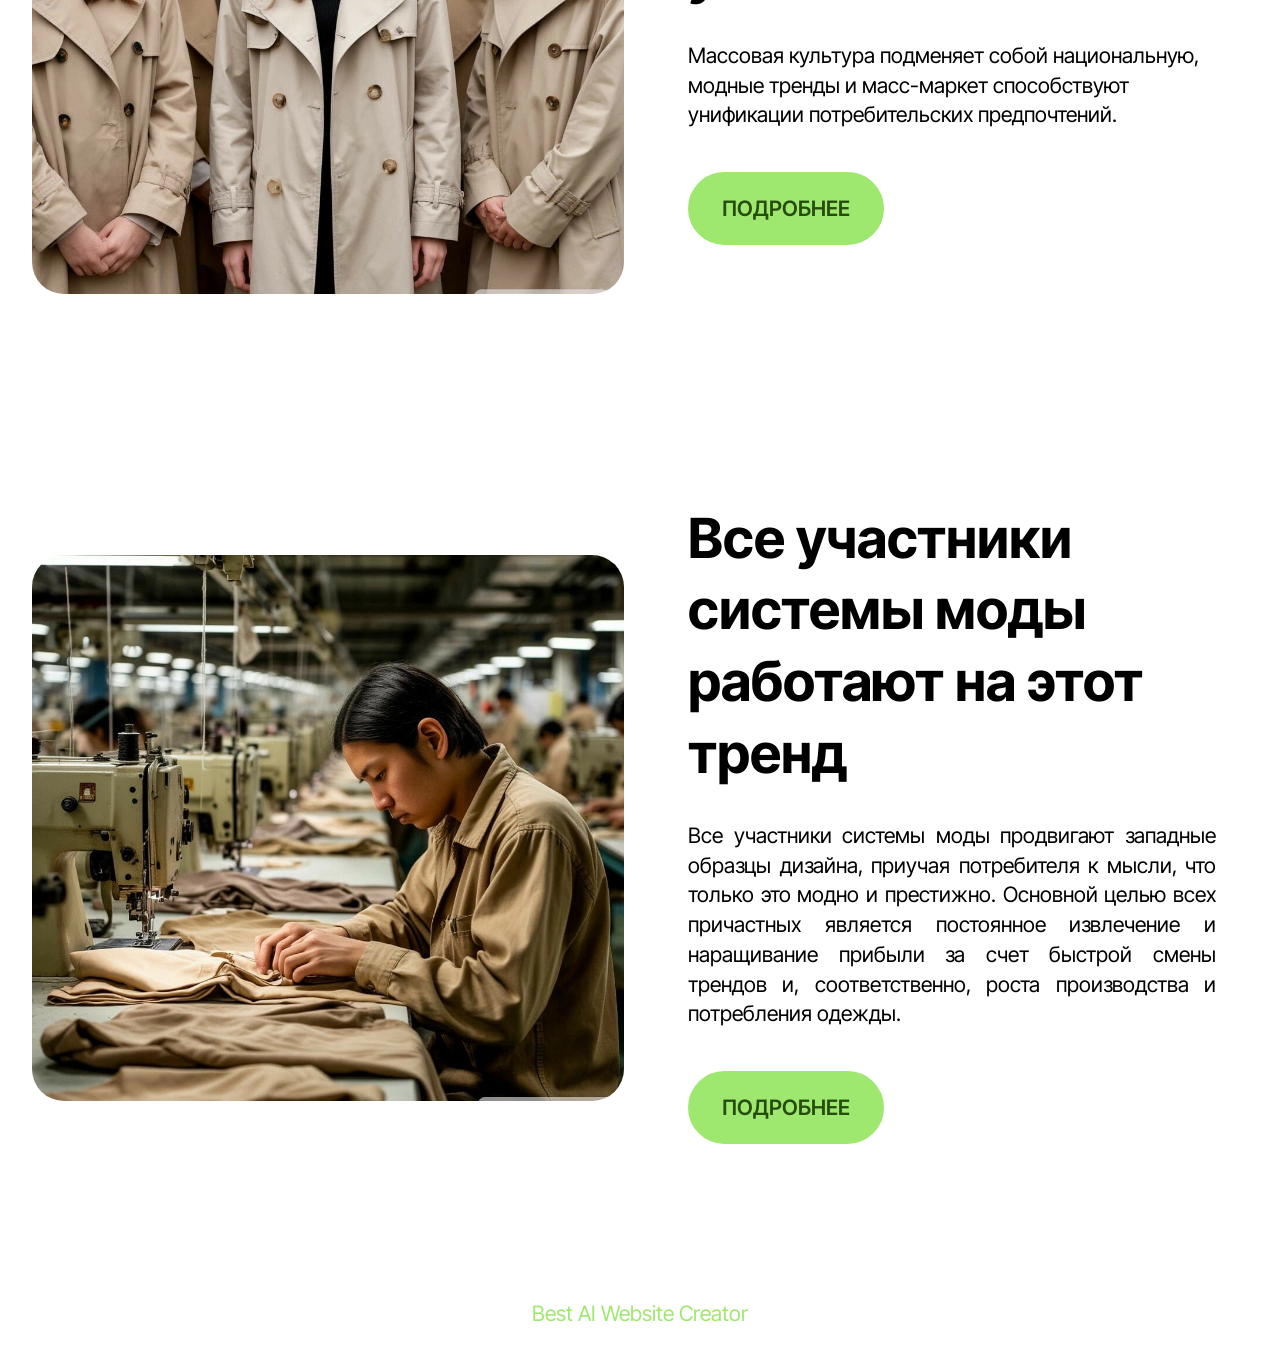
==== commit d49cc5a6: "Add files via upload" ====
--- a/index.html
+++ b/index.html
@@ -17,7 +17,7 @@
   <link rel="stylesheet" href="assets/theme/css/style.css">
   <link rel="preload" href="https://fonts.googleapis.com/css?family=Inter+Tight:100,200,300,400,500,600,700,800,900,100i,200i,300i,400i,500i,600i,700i,800i,900i&display=swap" as="style" onload="this.onload=null;this.rel='stylesheet'">
   <noscript><link rel="stylesheet" href="https://fonts.googleapis.com/css?family=Inter+Tight:100,200,300,400,500,600,700,800,900,100i,200i,300i,400i,500i,600i,700i,800i,900i&display=swap"></noscript>
-  <link rel="preload" as="style" href="assets/mobirise/css/mbr-additional.css?v=Zr1pJZ"><link rel="stylesheet" href="assets/mobirise/css/mbr-additional.css?v=Zr1pJZ" type="text/css">
+  <link rel="preload" as="style" href="assets/mobirise/css/mbr-additional.css?v=T1wfl6"><link rel="stylesheet" href="assets/mobirise/css/mbr-additional.css?v=T1wfl6" type="text/css">
 
   
   
@@ -138,7 +138,7 @@
 			</div>
 		</div>
 	</div>
-</section><section class="display-7" style="padding: 0;align-items: center;justify-content: center;flex-wrap: wrap;    align-content: center;display: flex;position: relative;height: 4rem;"><a href="https://mobiri.se/" style="flex: 1 1;height: 4rem;position: absolute;width: 100%;z-index: 1;"><img alt="" style="height: 4rem;" src="[data-uri]"></a><p style="margin: 0;text-align: center;" class="display-7">&#8204;</p><a style="z-index:1" href="https://mobirise.com">Mobirise.com </a></section><script src="assets/bootstrap/js/bootstrap.bundle.min.js"></script>  <script src="assets/smoothscroll/smooth-scroll.js"></script>  <script src="assets/ytplayer/index.js"></script>  <script src="assets/dropdown/js/navbar-dropdown.js"></script>  <script src="assets/theme/js/script.js"></script>  
+</section><section class="display-7" style="padding: 0;align-items: center;justify-content: center;flex-wrap: wrap;    align-content: center;display: flex;position: relative;height: 4rem;"><a href="https://mobiri.se/" style="flex: 1 1;height: 4rem;position: absolute;width: 100%;z-index: 1;"><img alt="" style="height: 4rem;" src="[data-uri]"></a><p style="margin: 0;text-align: center;" class="display-7">&#8204;</p><a style="z-index:1" href="https://mobirise.com/builder/ai-website-creator.html">Best AI Website Creator</a></section><script src="assets/bootstrap/js/bootstrap.bundle.min.js"></script>  <script src="assets/smoothscroll/smooth-scroll.js"></script>  <script src="assets/ytplayer/index.js"></script>  <script src="assets/dropdown/js/navbar-dropdown.js"></script>  <script src="assets/theme/js/script.js"></script>  
   
   
 </body>
--- a/assets/mobirise/css/mbr-additional.css
+++ b/assets/mobirise/css/mbr-additional.css
@@ -783,48 +783,6 @@
   outline: red solid 2px !important;
   outline-offset: 2px !important;
   transition: outline 0.2s ease-in-out;
-}
-.cid-v2vwGEJlnk {
-  padding-top: 8rem;
-  padding-bottom: 8rem;
-  background-color: #ffffff;
-}
-.cid-v2vwGEJlnk .mbr-fallback-image.disabled {
-  display: none;
-}
-.cid-v2vwGEJlnk .mbr-fallback-image {
-  display: block;
-  background-size: cover;
-  background-position: center center;
-  width: 100%;
-  height: 100%;
-  position: absolute;
-  top: 0;
-}
-@media (max-width: 991px) {
-  .cid-v2vwGEJlnk .image-wrapper {
-    margin-bottom: 1rem;
-  }
-}
-.cid-v2vwGEJlnk .row {
-  align-items: center;
-}
-@media (max-width: 991px) {
-  .cid-v2vwGEJlnk .image-wrapper {
-    padding: 1rem;
-  }
-}
-@media (min-width: 992px) {
-  .cid-v2vwGEJlnk .text-wrapper {
-    padding: 0 2rem;
-  }
-}
-.cid-v2vwGEJlnk .mbr-section-title {
-  color: #000000;
-}
-.cid-v2vwGEJlnk .mbr-text,
-.cid-v2vwGEJlnk .mbr-section-btn {
-  color: #000000;
 }
 .cid-v1hyZTSHYm {
   z-index: 1000;
@@ -1401,6 +1359,48 @@
     padding: 1rem;
   }
 }
+.cid-v2vwGEJlnk {
+  padding-top: 8rem;
+  padding-bottom: 8rem;
+  background-color: #ffffff;
+}
+.cid-v2vwGEJlnk .mbr-fallback-image.disabled {
+  display: none;
+}
+.cid-v2vwGEJlnk .mbr-fallback-image {
+  display: block;
+  background-size: cover;
+  background-position: center center;
+  width: 100%;
+  height: 100%;
+  position: absolute;
+  top: 0;
+}
+@media (max-width: 991px) {
+  .cid-v2vwGEJlnk .image-wrapper {
+    margin-bottom: 1rem;
+  }
+}
+.cid-v2vwGEJlnk .row {
+  align-items: center;
+}
+@media (max-width: 991px) {
+  .cid-v2vwGEJlnk .image-wrapper {
+    padding: 1rem;
+  }
+}
+@media (min-width: 992px) {
+  .cid-v2vwGEJlnk .text-wrapper {
+    padding: 0 2rem;
+  }
+}
+.cid-v2vwGEJlnk .mbr-section-title {
+  color: #000000;
+}
+.cid-v2vwGEJlnk .mbr-text,
+.cid-v2vwGEJlnk .mbr-section-btn {
+  color: #000000;
+}
 .cid-v1hQ3nsf3K {
   padding-top: 4rem;
   padding-bottom: 4rem;
@@ -1494,67 +1494,6 @@
 .cid-v1hP7IGQwL .mbr-section-btn {
   color: #000000;
   text-align: justify;
-}
-.cid-v2vBjK3rgK {
-  padding-top: 6rem;
-  padding-bottom: 6rem;
-  background-color: #f7f7f7;
-}
-.cid-v2vBjK3rgK input {
-  padding: 1.5rem 1.5rem;
-  border: none !important;
-  height: 100%;
-}
-.cid-v2vBjK3rgK input:hover {
-  border: none !important;
-}
-.cid-v2vBjK3rgK .btn {
-  height: 100%;
-  margin: auto;
-}
-@media (min-width: 768px) {
-  .cid-v2vBjK3rgK .btn {
-    margin-left: 0.625rem;
-  }
-}
-@media (min-width: 992px) {
-  .cid-v2vBjK3rgK .text-wrapper {
-    padding: 0 2rem;
-  }
-}
-@media (max-width: 767px) {
-  .cid-v2vBjK3rgK .row {
-    justify-content: center;
-  }
-}
-.cid-v2vBjK3rgK .mbr-section-btn {
-  display: flex;
-  width: fit-content;
-}
-@media (max-width: 767px) {
-  .cid-v2vBjK3rgK .mbr-section-btn {
-    margin-top: 1rem;
-  }
-}
-.cid-v2vBjK3rgK .mbr-section-btn .btn {
-  width: auto;
-}
-@media (max-width: 991px) {
-  .cid-v2vBjK3rgK .image-wrapper {
-    margin-bottom: 2rem;
-  }
-  .cid-v2vBjK3rgK .content-wrapper {
-    flex-direction: column-reverse;
-  }
-}
-.cid-v2vBjK3rgK .justify-content-center {
-  align-items: center;
-}
-.cid-v2vBjK3rgK .mbr-section-title {
-  color: #260a30;
-}
-.cid-v2vBjK3rgK .mbr-text {
-  color: #260a30;
 }
 .cid-v1hyZTSHYm {
   z-index: 1000;
@@ -2131,6 +2070,67 @@
     padding: 1rem;
   }
 }
+.cid-v2vBjK3rgK {
+  padding-top: 6rem;
+  padding-bottom: 6rem;
+  background-color: #f7f7f7;
+}
+.cid-v2vBjK3rgK input {
+  padding: 1.5rem 1.5rem;
+  border: none !important;
+  height: 100%;
+}
+.cid-v2vBjK3rgK input:hover {
+  border: none !important;
+}
+.cid-v2vBjK3rgK .btn {
+  height: 100%;
+  margin: auto;
+}
+@media (min-width: 768px) {
+  .cid-v2vBjK3rgK .btn {
+    margin-left: 0.625rem;
+  }
+}
+@media (min-width: 992px) {
+  .cid-v2vBjK3rgK .text-wrapper {
+    padding: 0 2rem;
+  }
+}
+@media (max-width: 767px) {
+  .cid-v2vBjK3rgK .row {
+    justify-content: center;
+  }
+}
+.cid-v2vBjK3rgK .mbr-section-btn {
+  display: flex;
+  width: fit-content;
+}
+@media (max-width: 767px) {
+  .cid-v2vBjK3rgK .mbr-section-btn {
+    margin-top: 1rem;
+  }
+}
+.cid-v2vBjK3rgK .mbr-section-btn .btn {
+  width: auto;
+}
+@media (max-width: 991px) {
+  .cid-v2vBjK3rgK .image-wrapper {
+    margin-bottom: 2rem;
+  }
+  .cid-v2vBjK3rgK .content-wrapper {
+    flex-direction: column-reverse;
+  }
+}
+.cid-v2vBjK3rgK .justify-content-center {
+  align-items: center;
+}
+.cid-v2vBjK3rgK .mbr-section-title {
+  color: #260a30;
+}
+.cid-v2vBjK3rgK .mbr-text {
+  color: #260a30;
+}
 .cid-v1sQrDxIpj {
   padding-top: 6rem;
   padding-bottom: 6rem;
--- a/assets/mobirise/css/mbr-additional.css
+++ b/assets/mobirise/css/mbr-additional.css
@@ -783,48 +783,6 @@
   outline: red solid 2px !important;
   outline-offset: 2px !important;
   transition: outline 0.2s ease-in-out;
-}
-.cid-v2vwGEJlnk {
-  padding-top: 8rem;
-  padding-bottom: 8rem;
-  background-color: #ffffff;
-}
-.cid-v2vwGEJlnk .mbr-fallback-image.disabled {
-  display: none;
-}
-.cid-v2vwGEJlnk .mbr-fallback-image {
-  display: block;
-  background-size: cover;
-  background-position: center center;
-  width: 100%;
-  height: 100%;
-  position: absolute;
-  top: 0;
-}
-@media (max-width: 991px) {
-  .cid-v2vwGEJlnk .image-wrapper {
-    margin-bottom: 1rem;
-  }
-}
-.cid-v2vwGEJlnk .row {
-  align-items: center;
-}
-@media (max-width: 991px) {
-  .cid-v2vwGEJlnk .image-wrapper {
-    padding: 1rem;
-  }
-}
-@media (min-width: 992px) {
-  .cid-v2vwGEJlnk .text-wrapper {
-    padding: 0 2rem;
-  }
-}
-.cid-v2vwGEJlnk .mbr-section-title {
-  color: #000000;
-}
-.cid-v2vwGEJlnk .mbr-text,
-.cid-v2vwGEJlnk .mbr-section-btn {
-  color: #000000;
 }
 .cid-v1hyZTSHYm {
   z-index: 1000;
@@ -1401,6 +1359,48 @@
     padding: 1rem;
   }
 }
+.cid-v2vwGEJlnk {
+  padding-top: 8rem;
+  padding-bottom: 8rem;
+  background-color: #ffffff;
+}
+.cid-v2vwGEJlnk .mbr-fallback-image.disabled {
+  display: none;
+}
+.cid-v2vwGEJlnk .mbr-fallback-image {
+  display: block;
+  background-size: cover;
+  background-position: center center;
+  width: 100%;
+  height: 100%;
+  position: absolute;
+  top: 0;
+}
+@media (max-width: 991px) {
+  .cid-v2vwGEJlnk .image-wrapper {
+    margin-bottom: 1rem;
+  }
+}
+.cid-v2vwGEJlnk .row {
+  align-items: center;
+}
+@media (max-width: 991px) {
+  .cid-v2vwGEJlnk .image-wrapper {
+    padding: 1rem;
+  }
+}
+@media (min-width: 992px) {
+  .cid-v2vwGEJlnk .text-wrapper {
+    padding: 0 2rem;
+  }
+}
+.cid-v2vwGEJlnk .mbr-section-title {
+  color: #000000;
+}
+.cid-v2vwGEJlnk .mbr-text,
+.cid-v2vwGEJlnk .mbr-section-btn {
+  color: #000000;
+}
 .cid-v1hQ3nsf3K {
   padding-top: 4rem;
   padding-bottom: 4rem;
@@ -1494,67 +1494,6 @@
 .cid-v1hP7IGQwL .mbr-section-btn {
   color: #000000;
   text-align: justify;
-}
-.cid-v2vBjK3rgK {
-  padding-top: 6rem;
-  padding-bottom: 6rem;
-  background-color: #f7f7f7;
-}
-.cid-v2vBjK3rgK input {
-  padding: 1.5rem 1.5rem;
-  border: none !important;
-  height: 100%;
-}
-.cid-v2vBjK3rgK input:hover {
-  border: none !important;
-}
-.cid-v2vBjK3rgK .btn {
-  height: 100%;
-  margin: auto;
-}
-@media (min-width: 768px) {
-  .cid-v2vBjK3rgK .btn {
-    margin-left: 0.625rem;
-  }
-}
-@media (min-width: 992px) {
-  .cid-v2vBjK3rgK .text-wrapper {
-    padding: 0 2rem;
-  }
-}
-@media (max-width: 767px) {
-  .cid-v2vBjK3rgK .row {
-    justify-content: center;
-  }
-}
-.cid-v2vBjK3rgK .mbr-section-btn {
-  display: flex;
-  width: fit-content;
-}
-@media (max-width: 767px) {
-  .cid-v2vBjK3rgK .mbr-section-btn {
-    margin-top: 1rem;
-  }
-}
-.cid-v2vBjK3rgK .mbr-section-btn .btn {
-  width: auto;
-}
-@media (max-width: 991px) {
-  .cid-v2vBjK3rgK .image-wrapper {
-    margin-bottom: 2rem;
-  }
-  .cid-v2vBjK3rgK .content-wrapper {
-    flex-direction: column-reverse;
-  }
-}
-.cid-v2vBjK3rgK .justify-content-center {
-  align-items: center;
-}
-.cid-v2vBjK3rgK .mbr-section-title {
-  color: #260a30;
-}
-.cid-v2vBjK3rgK .mbr-text {
-  color: #260a30;
 }
 .cid-v1hyZTSHYm {
   z-index: 1000;
@@ -2131,6 +2070,67 @@
     padding: 1rem;
   }
 }
+.cid-v2vBjK3rgK {
+  padding-top: 6rem;
+  padding-bottom: 6rem;
+  background-color: #f7f7f7;
+}
+.cid-v2vBjK3rgK input {
+  padding: 1.5rem 1.5rem;
+  border: none !important;
+  height: 100%;
+}
+.cid-v2vBjK3rgK input:hover {
+  border: none !important;
+}
+.cid-v2vBjK3rgK .btn {
+  height: 100%;
+  margin: auto;
+}
+@media (min-width: 768px) {
+  .cid-v2vBjK3rgK .btn {
+    margin-left: 0.625rem;
+  }
+}
+@media (min-width: 992px) {
+  .cid-v2vBjK3rgK .text-wrapper {
+    padding: 0 2rem;
+  }
+}
+@media (max-width: 767px) {
+  .cid-v2vBjK3rgK .row {
+    justify-content: center;
+  }
+}
+.cid-v2vBjK3rgK .mbr-section-btn {
+  display: flex;
+  width: fit-content;
+}
+@media (max-width: 767px) {
+  .cid-v2vBjK3rgK .mbr-section-btn {
+    margin-top: 1rem;
+  }
+}
+.cid-v2vBjK3rgK .mbr-section-btn .btn {
+  width: auto;
+}
+@media (max-width: 991px) {
+  .cid-v2vBjK3rgK .image-wrapper {
+    margin-bottom: 2rem;
+  }
+  .cid-v2vBjK3rgK .content-wrapper {
+    flex-direction: column-reverse;
+  }
+}
+.cid-v2vBjK3rgK .justify-content-center {
+  align-items: center;
+}
+.cid-v2vBjK3rgK .mbr-section-title {
+  color: #260a30;
+}
+.cid-v2vBjK3rgK .mbr-text {
+  color: #260a30;
+}
 .cid-v1sQrDxIpj {
   padding-top: 6rem;
   padding-bottom: 6rem;
